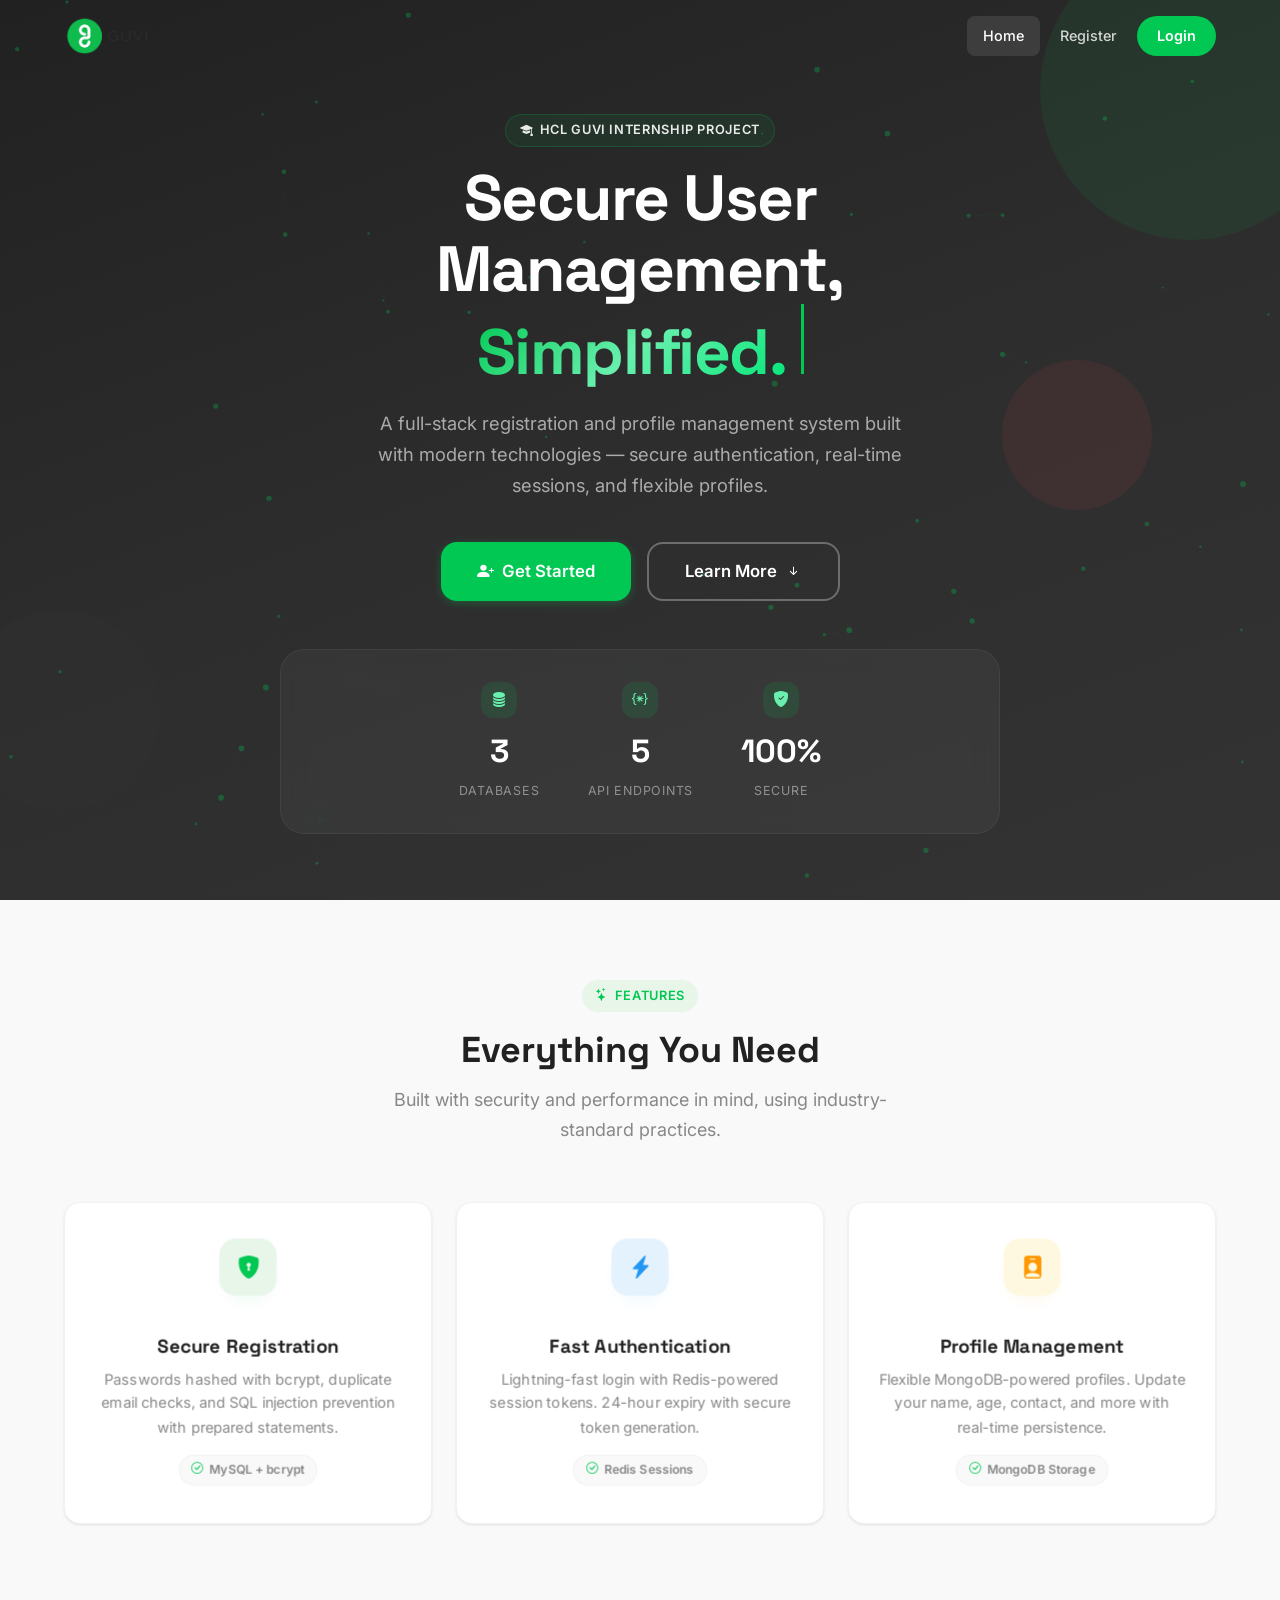
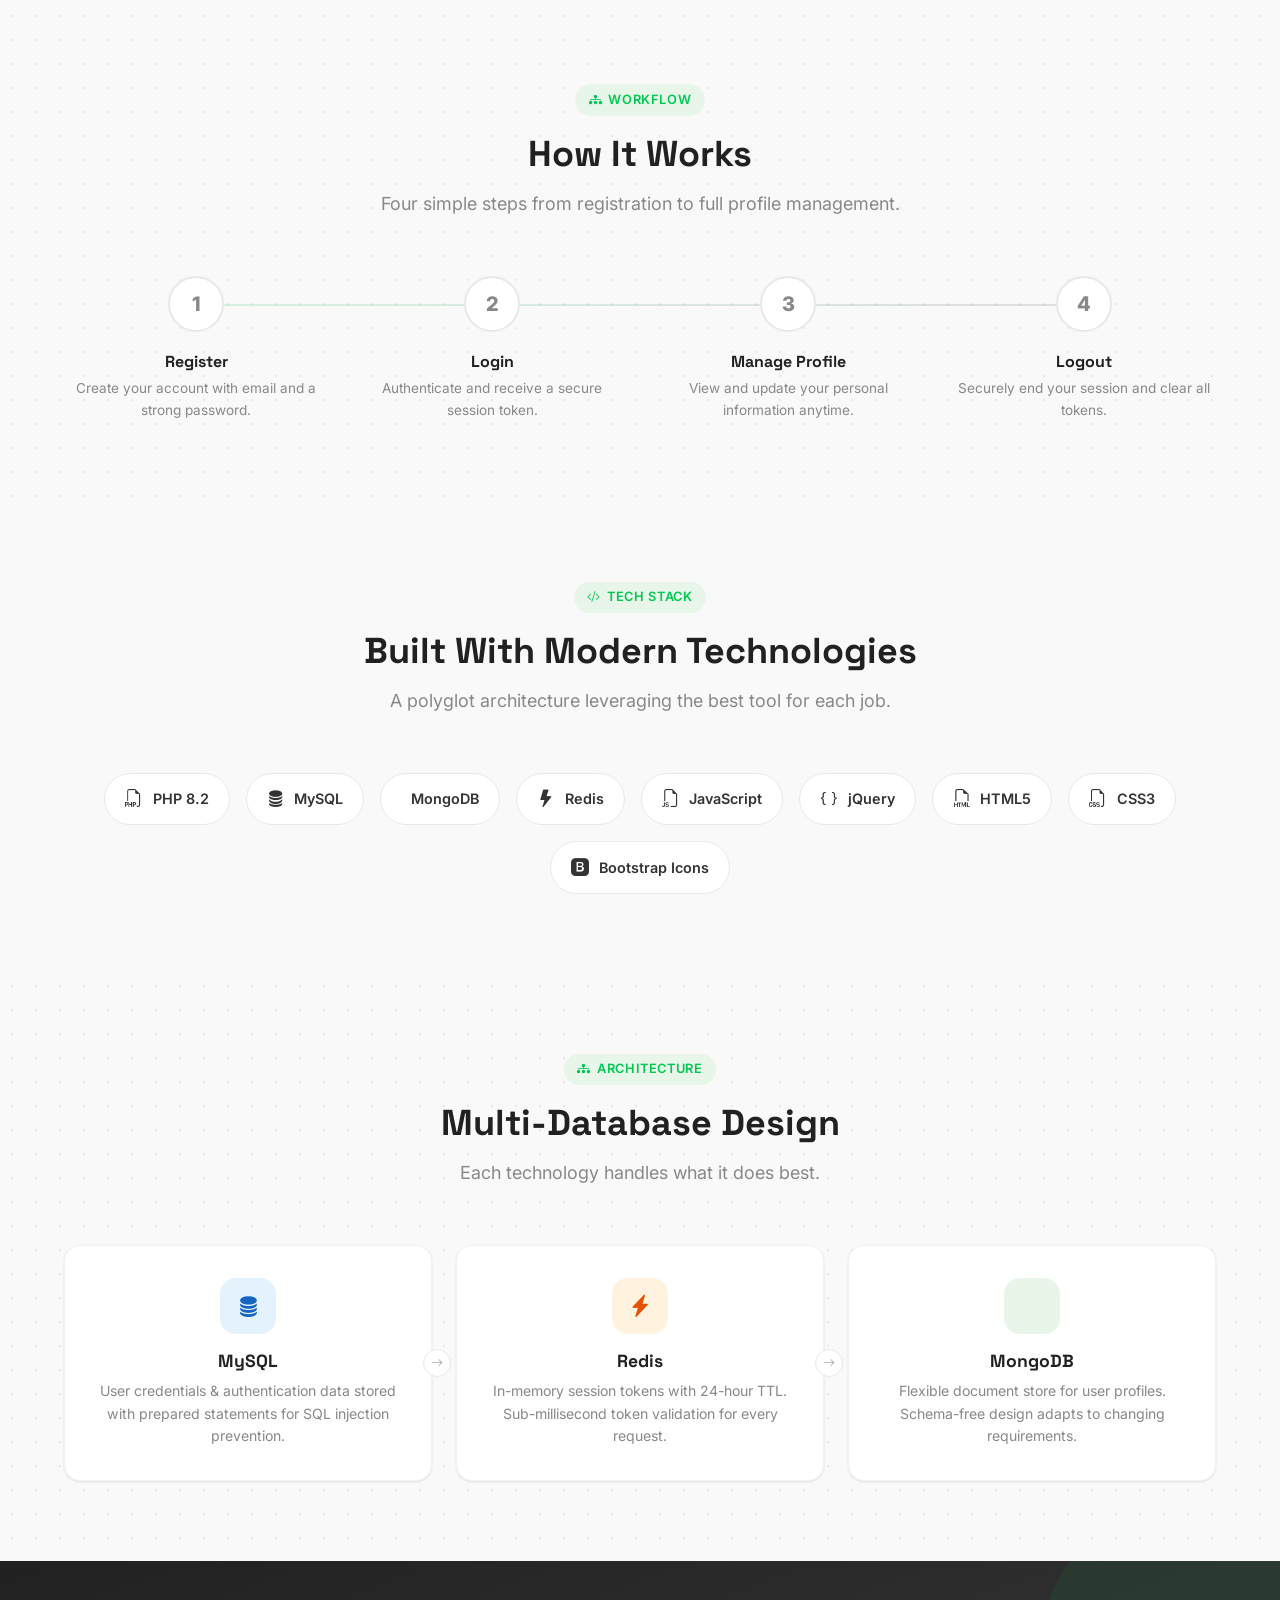
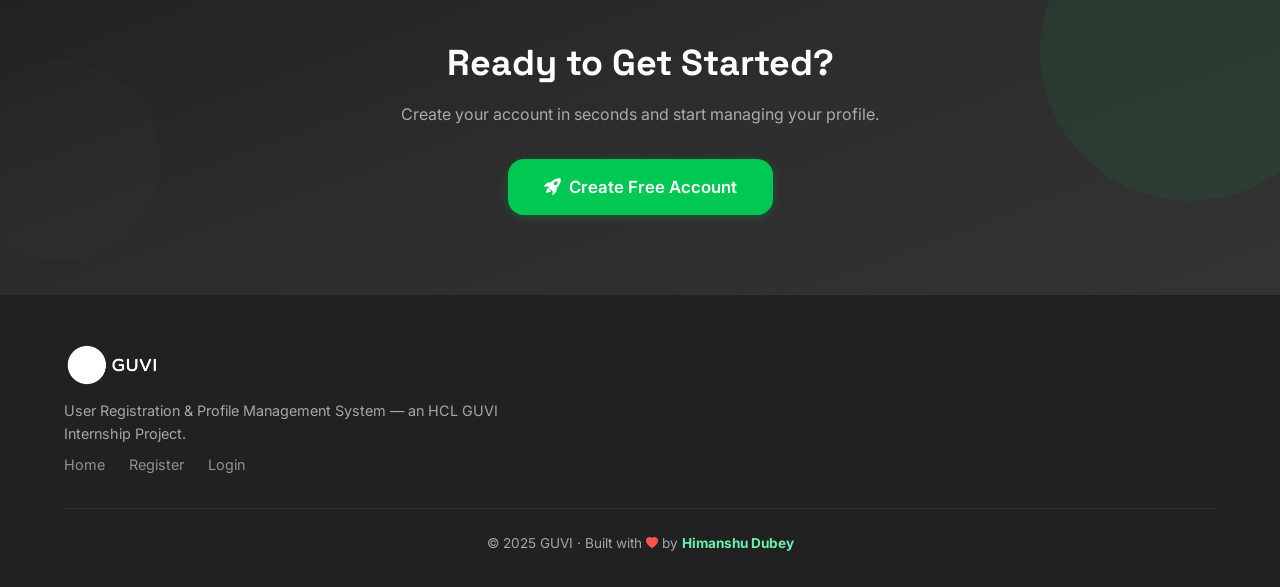
==== index.html @ ca003073 "GUVI User Registration & Profile Management System - HCL Internship Project" ====
<!DOCTYPE html>
<html lang="en">
<head>
    <meta charset="UTF-8">
    <meta name="viewport" content="width=device-width, initial-scale=1.0">
    <title>GUVI — User Registration & Profile Management</title>
    <link rel="preconnect" href="https://fonts.googleapis.com">
    <link rel="preconnect" href="https://fonts.gstatic.com" crossorigin>
    <link href="https://fonts.googleapis.com/css2?family=Space+Grotesk:wght@500;600;700&display=swap" rel="stylesheet">
    <link rel="icon" type="image/png" href="assets/Logo%20tab.png">
    <link rel="stylesheet" href="https://cdn.jsdelivr.net/npm/bootstrap-icons@1.11.0/font/bootstrap-icons.css">
    <link rel="stylesheet" href="css/style.css">
</head>
<body>

    <!-- ======== Navbar ======== -->
    <nav class="guvi-navbar" id="navbar">
        <div class="container">
            <a class="navbar-brand" href="index.html">
                <img src="assets/logo%20guvi%20frame.webp" alt="GUVI Logo" class="brand-logo">
            </a>
            <button class="nav-toggle" id="navToggle"><i class="bi bi-list"></i></button>
            <div class="nav-links" id="navLinks">
                <a href="index.html" class="nav-link active">Home</a>
                <a href="register.html" class="nav-link">Register</a>
                <a href="login.html" class="nav-link btn-nav">Login</a>
            </div>
        </div>
    </nav>

    <!-- Scroll Progress Bar -->
    <div class="scroll-progress" id="scrollProgress"></div>

    <!-- Cursor Glow -->
    <div class="cursor-glow" id="cursorGlow"></div>

    <!-- ======== Hero Section ======== -->
    <section class="hero" id="hero">
        <canvas id="particles-canvas"></canvas>
        <div class="floating-shapes">
            <div class="shape shape-1"></div>
            <div class="shape shape-2"></div>
            <div class="shape shape-3"></div>
        </div>
        <div class="container">
            <div class="hero-content">
                <div class="section-badge" style="background:rgba(0,200,83,0.08);color:rgba(255,255,255,0.9);border:1px solid rgba(0,200,83,0.2);">
                    <i class="bi bi-mortarboard-fill"></i> HCL GUVI Internship Project
                </div>
                <h1 class="hero-title">Secure User Management,<br><span class="text-gradient-hero" id="heroTyped"></span><span class="typewriter" id="typeCursor">&nbsp;</span></h1>
                <p class="lead hero-subtitle">A full-stack registration and profile management system built with modern technologies — secure authentication, real-time sessions, and flexible profiles.</p>
                <div class="hero-actions">
                    <a href="register.html" class="btn btn-primary btn-lg btn-magnetic" data-tooltip="Create your free account">
                        <i class="bi bi-person-plus-fill"></i> Get Started
                    </a>
                    <a href="#features" class="btn btn-outline btn-lg btn-magnetic">
                        Learn More <i class="bi bi-arrow-down-short"></i>
                    </a>
                </div>
                <div class="hero-stats glass-stats">
                    <div class="hero-stat">
                        <div class="stat-icon"><i class="bi bi-database-fill"></i></div>
                        <div class="number counter-animated" data-target="3" data-suffix="">0</div>
                        <div class="label">Databases</div>
                    </div>
                    <div class="hero-stat">
                        <div class="stat-icon"><i class="bi bi-braces-asterisk"></i></div>
                        <div class="number counter-animated" data-target="5" data-suffix="">0</div>
                        <div class="label">API Endpoints</div>
                    </div>
                    <div class="hero-stat">
                        <div class="stat-icon"><i class="bi bi-shield-fill-check"></i></div>
                        <div class="number counter-animated" data-target="100" data-suffix="%">0</div>
                        <div class="label">Secure</div>
                    </div>
                </div>
            </div>
        </div>
    </section>

    <!-- ======== Features ======== -->
    <section class="section" id="features">
        <div class="container">
            <div class="section-header animate-in">
                <div class="section-badge"><i class="bi bi-stars"></i> Features</div>
                <h2>Everything You Need</h2>
                <p class="lead">Built with security and performance in mind, using industry-standard practices.</p>
            </div>
            <div class="feature-grid">
                <div class="card feature-card card-glow tilt-card animate-in delay-1">
                    <div class="card-body">
                        <div class="feature-icon-wrapper green-glow">
                            <div class="feature-icon green"><i class="bi bi-shield-lock-fill"></i></div>
                        </div>
                        <h4>Secure Registration</h4>
                        <p>Passwords hashed with bcrypt, duplicate email checks, and SQL injection prevention with prepared statements.</p>
                        <div class="card-tag"><i class="bi bi-check-circle"></i> MySQL + bcrypt</div>
                    </div>
                </div>
                <div class="card feature-card card-glow tilt-card animate-in delay-2">
                    <div class="card-body">
                        <div class="feature-icon-wrapper blue-glow">
                            <div class="feature-icon blue"><i class="bi bi-lightning-charge-fill"></i></div>
                        </div>
                        <h4>Fast Authentication</h4>
                        <p>Lightning-fast login with Redis-powered session tokens. 24-hour expiry with secure token generation.</p>
                        <div class="card-tag"><i class="bi bi-check-circle"></i> Redis Sessions</div>
                    </div>
                </div>
                <div class="card feature-card card-glow tilt-card animate-in delay-3">
                    <div class="card-body">
                        <div class="feature-icon-wrapper amber-glow">
                            <div class="feature-icon amber"><i class="bi bi-person-badge-fill"></i></div>
                        </div>
                        <h4>Profile Management</h4>
                        <p>Flexible MongoDB-powered profiles. Update your name, age, contact, and more with real-time persistence.</p>
                        <div class="card-tag"><i class="bi bi-check-circle"></i> MongoDB Storage</div>
                    </div>
                </div>
            </div>
        </div>
    </section>

    <!-- ======== How It Works ======== -->
    <section class="section bg-dots" style="background-color:var(--gray-50);">
        <div class="container">
            <div class="section-header animate-in">
                <div class="section-badge"><i class="bi bi-diagram-3-fill"></i> Workflow</div>
                <h2>How It Works</h2>
                <p class="lead">Four simple steps from registration to full profile management.</p>
            </div>
            <div class="steps-grid">
                <div class="step-card animate-in delay-1">
                    <div class="step-number">1</div>
                    <h4>Register</h4>
                    <p>Create your account with email and a strong password.</p>
                </div>
                <div class="step-card animate-in delay-2">
                    <div class="step-number">2</div>
                    <h4>Login</h4>
                    <p>Authenticate and receive a secure session token.</p>
                </div>
                <div class="step-card animate-in delay-3">
                    <div class="step-number">3</div>
                    <h4>Manage Profile</h4>
                    <p>View and update your personal information anytime.</p>
                </div>
                <div class="step-card animate-in delay-4">
                    <div class="step-number">4</div>
                    <h4>Logout</h4>
                    <p>Securely end your session and clear all tokens.</p>
                </div>
            </div>
        </div>
    </section>

    <!-- ======== Tech Stack ======== -->
    <section class="section">
        <div class="container">
            <div class="section-header animate-in">
                <div class="section-badge"><i class="bi bi-code-slash"></i> Tech Stack</div>
                <h2>Built With Modern Technologies</h2>
                <p class="lead">A polyglot architecture leveraging the best tool for each job.</p>
            </div>
            <div class="tech-grid animate-in">
                <div class="tech-badge tech-php"><i class="bi bi-filetype-php"></i> PHP 8.2</div>
                <div class="tech-badge tech-mysql"><i class="bi bi-database-fill"></i> MySQL</div>
                <div class="tech-badge tech-mongo"><i class="bi bi-leaf"></i> MongoDB</div>
                <div class="tech-badge tech-redis"><i class="bi bi-lightning-fill"></i> Redis</div>
                <div class="tech-badge tech-js"><i class="bi bi-filetype-js"></i> JavaScript</div>
                <div class="tech-badge tech-jq"><i class="bi bi-braces"></i> jQuery</div>
                <div class="tech-badge tech-html"><i class="bi bi-filetype-html"></i> HTML5</div>
                <div class="tech-badge tech-css"><i class="bi bi-filetype-css"></i> CSS3</div>
                <div class="tech-badge tech-bi"><i class="bi bi-bootstrap-fill"></i> Bootstrap Icons</div>
            </div>
        </div>
    </section>

    <!-- ======== Architecture ======== -->
    <section class="section bg-dots" style="background-color:var(--gray-50);">
        <div class="container">
            <div class="section-header animate-in">
                <div class="section-badge"><i class="bi bi-diagram-3-fill"></i> Architecture</div>
                <h2>Multi-Database Design</h2>
                <p class="lead">Each technology handles what it does best.</p>
            </div>
            <div class="arch-grid">
                <div class="arch-card animate-in delay-1">
                    <div class="arch-icon" style="background:#E3F2FD;color:#1565C0;"><i class="bi bi-database-fill"></i></div>
                    <h4>MySQL</h4>
                    <p>User credentials &amp; authentication data stored with prepared statements for SQL injection prevention.</p>
                    <div class="arch-arrow"><i class="bi bi-arrow-right"></i></div>
                </div>
                <div class="arch-card animate-in delay-2">
                    <div class="arch-icon" style="background:#FFF3E0;color:#E65100;"><i class="bi bi-lightning-charge-fill"></i></div>
                    <h4>Redis</h4>
                    <p>In-memory session tokens with 24-hour TTL. Sub-millisecond token validation for every request.</p>
                    <div class="arch-arrow"><i class="bi bi-arrow-right"></i></div>
                </div>
                <div class="arch-card animate-in delay-3">
                    <div class="arch-icon" style="background:#E8F5E9;color:#2E7D32;"><i class="bi bi-leaf"></i></div>
                    <h4>MongoDB</h4>
                    <p>Flexible document store for user profiles. Schema-free design adapts to changing requirements.</p>
                </div>
            </div>
        </div>
    </section>

    <!-- ======== CTA ======== -->
    <section class="cta-section">
        <div class="floating-shapes">
            <div class="shape shape-1"></div>
            <div class="shape shape-2"></div>
        </div>
        <div class="container" style="position:relative;z-index:2;">
            <div class="animate-in">
                <h2>Ready to Get Started?</h2>
                <p>Create your account in seconds and start managing your profile.</p>
                <a href="register.html" class="btn btn-primary btn-lg">
                    <i class="bi bi-rocket-takeoff-fill"></i> Create Free Account
                </a>
            </div>
        </div>
    </section>

    <!-- ======== Footer ======== -->
    <footer class="site-footer">
        <div class="container">
            <div class="footer-brand">
                <img src="assets/logo%20guvi%20frame.webp" alt="GUVI Logo" class="brand-logo">
            </div>
            <p style="max-width:440px;font-size:0.9rem;margin-bottom:0.5rem;">User Registration & Profile Management System — an HCL GUVI Internship Project.</p>
            <div class="footer-links">
                <a href="index.html">Home</a>
                <a href="register.html">Register</a>
                <a href="login.html">Login</a>
            </div>
            <div class="footer-bottom">
                <p>&copy; 2025 GUVI &middot; Built with <i class="bi bi-heart-fill" style="color:var(--accent);font-size:0.75rem;"></i> by <strong>Himanshu Dubey</strong></p>
            </div>
        </div>
    </footer>

    <!-- Back to Top -->
    <button class="back-to-top" id="backToTop" aria-label="Back to top"><i class="bi bi-arrow-up"></i></button>

    <!-- ======== Scripts ======== -->
    <script src="https://cdn.jsdelivr.net/npm/jquery@3.7.1/dist/jquery.min.js"></script>
    <script>
    $(function () {

        // ═══════════════════════════════════════════
        //  1. NAVBAR SCROLL + SCROLL PROGRESS
        // ═══════════════════════════════════════════
        $(window).scroll(function () {
            const scrollTop = $(this).scrollTop();
            $('#navbar').toggleClass('scrolled', scrollTop > 50);

            // Scroll progress bar
            const docHeight = $(document).height() - $(window).height();
            const pct = docHeight > 0 ? (scrollTop / docHeight) * 100 : 0;
            $('#scrollProgress').css('width', pct + '%');

            // Back to top
            $('#backToTop').toggleClass('visible', scrollTop > 500);
        });

        $('#backToTop').click(function () {
            $('html, body').animate({ scrollTop: 0 }, 600);
        });

        // Mobile nav toggle
        $('#navToggle').click(function () {
            $('#navLinks').toggleClass('show');
        });

        // ═══════════════════════════════════════════
        //  2. PARTICLE CANVAS (Hero Background)
        // ═══════════════════════════════════════════
        (function () {
            const canvas = document.getElementById('particles-canvas');
            if (!canvas) return;
            const ctx = canvas.getContext('2d');
            let particles = [];
            let mouse = { x: null, y: null };
            const PARTICLE_COUNT = 60;
            const CONNECT_DIST = 120;

            function resize() {
                const hero = canvas.parentElement;
                canvas.width = hero.offsetWidth;
                canvas.height = hero.offsetHeight;
            }
            resize();
            window.addEventListener('resize', resize);

            canvas.parentElement.addEventListener('mousemove', function (e) {
                const rect = canvas.getBoundingClientRect();
                mouse.x = e.clientX - rect.left;
                mouse.y = e.clientY - rect.top;
            });
            canvas.parentElement.addEventListener('mouseleave', function () {
                mouse.x = null; mouse.y = null;
            });

            function Particle() {
                this.x = Math.random() * canvas.width;
                this.y = Math.random() * canvas.height;
                this.vx = (Math.random() - 0.5) * 0.5;
                this.vy = (Math.random() - 0.5) * 0.5;
                this.r = Math.random() * 2 + 1;
            }
            Particle.prototype.update = function () {
                this.x += this.vx;
                this.y += this.vy;
                if (this.x < 0 || this.x > canvas.width) this.vx *= -1;
                if (this.y < 0 || this.y > canvas.height) this.vy *= -1;
                // Mouse interaction
                if (mouse.x !== null) {
                    const dx = mouse.x - this.x;
                    const dy = mouse.y - this.y;
                    const dist = Math.sqrt(dx * dx + dy * dy);
                    if (dist < 150) {
                        this.x -= dx * 0.01;
                        this.y -= dy * 0.01;
                    }
                }
            };
            Particle.prototype.draw = function () {
                ctx.beginPath();
                ctx.arc(this.x, this.y, this.r, 0, Math.PI * 2);
                ctx.fillStyle = 'rgba(0, 200, 83, 0.3)';
                ctx.fill();
            };

            for (let i = 0; i < PARTICLE_COUNT; i++) particles.push(new Particle());

            function animate() {
                ctx.clearRect(0, 0, canvas.width, canvas.height);
                // Update + draw
                for (let i = 0; i < particles.length; i++) {
                    particles[i].update();
                    particles[i].draw();
                    // Connect nearby
                    for (let j = i + 1; j < particles.length; j++) {
                        const dx = particles[i].x - particles[j].x;
                        const dy = particles[i].y - particles[j].y;
                        const dist = Math.sqrt(dx * dx + dy * dy);
                        if (dist < CONNECT_DIST) {
                            ctx.beginPath();
                            ctx.moveTo(particles[i].x, particles[i].y);
                            ctx.lineTo(particles[j].x, particles[j].y);
                            ctx.strokeStyle = 'rgba(0, 200, 83, ' + (0.12 * (1 - dist / CONNECT_DIST)) + ')';
                            ctx.lineWidth = 0.5;
                            ctx.stroke();
                        }
                    }
                }
                requestAnimationFrame(animate);
            }
            animate();
        })();

        // ═══════════════════════════════════════════
        //  3. TYPEWRITER EFFECT
        // ═══════════════════════════════════════════
        (function () {
            const words = ['Simplified.', 'Secure.', 'Blazing Fast.', 'Modern.'];
            let wordIdx = 0, charIdx = 0, deleting = false;
            const $el = $('#heroTyped');
            const SPEED = 100, PAUSE = 2000, DEL_SPEED = 50;

            function type() {
                const word = words[wordIdx];
                if (!deleting) {
                    $el.text(word.substring(0, charIdx + 1));
                    charIdx++;
                    if (charIdx === word.length) {
                        setTimeout(function () { deleting = true; type(); }, PAUSE);
                        return;
                    }
                } else {
                    $el.text(word.substring(0, charIdx - 1));
                    charIdx--;
                    if (charIdx === 0) {
                        deleting = false;
                        wordIdx = (wordIdx + 1) % words.length;
                    }
                }
                setTimeout(type, deleting ? DEL_SPEED : SPEED);
            }
            type();
        })();

        // ═══════════════════════════════════════════
        //  4. ANIMATED COUNTERS
        // ═══════════════════════════════════════════
        const counterObserver = new IntersectionObserver(function (entries) {
            entries.forEach(function (entry) {
                if (!entry.isIntersecting) return;
                const el = entry.target;
                if (el.dataset.counted) return;
                el.dataset.counted = '1';
                const target = parseInt(el.dataset.target);
                const suffix = el.dataset.suffix || '';
                const duration = 1500;
                const start = performance.now();
                function tick(now) {
                    const pct = Math.min((now - start) / duration, 1);
                    // ease-out quad
                    const ease = 1 - (1 - pct) * (1 - pct);
                    el.textContent = Math.round(ease * target) + suffix;
                    if (pct < 1) requestAnimationFrame(tick);
                }
                requestAnimationFrame(tick);
            });
        }, { threshold: 0.5 });
        document.querySelectorAll('.counter-animated').forEach(function (el) {
            counterObserver.observe(el);
        });

        // ═══════════════════════════════════════════
        //  5. TILT CARDS (3D mouse-follow)
        // ═══════════════════════════════════════════
        document.querySelectorAll('.tilt-card').forEach(function (card) {
            card.addEventListener('mousemove', function (e) {
                const rect = card.getBoundingClientRect();
                const x = e.clientX - rect.left;
                const y = e.clientY - rect.top;
                const cx = rect.width / 2;
                const cy = rect.height / 2;
                const rotateX = ((y - cy) / cy) * -8;
                const rotateY = ((x - cx) / cx) * 8;
                card.style.transform = 'perspective(1000px) rotateX(' + rotateX + 'deg) rotateY(' + rotateY + 'deg) scale(1.02)';
            });
            card.addEventListener('mouseleave', function () {
                card.style.transform = 'perspective(1000px) rotateX(0) rotateY(0) scale(1)';
            });
        });

        // ═══════════════════════════════════════════
        //  6. CARD GLOW (follows mouse)
        // ═══════════════════════════════════════════
        document.querySelectorAll('.card-glow').forEach(function (card) {
            card.addEventListener('mousemove', function (e) {
                const rect = card.getBoundingClientRect();
                const x = e.clientX - rect.left;
                const y = e.clientY - rect.top;
                card.style.setProperty('--glow-x', x + 'px');
                card.style.setProperty('--glow-y', y + 'px');
                const before = card.querySelector(':before') || card;
                card.setAttribute('style', card.getAttribute('style') || '');
            });
        });

        // ═══════════════════════════════════════════
        //  7. CURSOR GLOW
        // ═══════════════════════════════════════════
        (function () {
            const glow = document.getElementById('cursorGlow');
            if (!glow || window.innerWidth < 768) return;
            let mouseX = 0, mouseY = 0, glowX = 0, glowY = 0;
            document.addEventListener('mousemove', function (e) {
                mouseX = e.clientX; mouseY = e.clientY;
                glow.classList.add('active');
            });
            document.addEventListener('mouseleave', function () {
                glow.classList.remove('active');
            });
            function trackGlow() {
                glowX += (mouseX - glowX) * 0.08;
                glowY += (mouseY - glowY) * 0.08;
                glow.style.left = glowX + 'px';
                glow.style.top = glowY + 'px';
                requestAnimationFrame(trackGlow);
            }
            trackGlow();
        })();

        // ═══════════════════════════════════════════
        //  8. MAGNETIC BUTTONS
        // ═══════════════════════════════════════════
        document.querySelectorAll('.btn-magnetic').forEach(function (btn) {
            btn.addEventListener('mousemove', function (e) {
                const rect = btn.getBoundingClientRect();
                const dx = e.clientX - (rect.left + rect.width / 2);
                const dy = e.clientY - (rect.top + rect.height / 2);
                btn.style.transform = 'translate(' + (dx * 0.15) + 'px, ' + (dy * 0.15 - 2) + 'px)';
            });
            btn.addEventListener('mouseleave', function () {
                btn.style.transform = '';
            });
        });

        // ═══════════════════════════════════════════
        //  9. RIPPLE EFFECT ON ALL .btn
        // ═══════════════════════════════════════════
        $(document).on('click', '.btn', function (e) {
            const $btn = $(this);
            const rect = this.getBoundingClientRect();
            const size = Math.max(rect.width, rect.height);
            const $ripple = $('<span class="ripple"></span>').css({
                width: size + 'px',
                height: size + 'px',
                left: (e.clientX - rect.left - size / 2) + 'px',
                top: (e.clientY - rect.top - size / 2) + 'px'
            });
            $btn.append($ripple);
            setTimeout(function () { $ripple.remove(); }, 600);
        });

        // ═══════════════════════════════════════════
        //  10. SCROLL TRIGGERED ANIMATIONS
        // ═══════════════════════════════════════════
        const observer = new IntersectionObserver(function (entries) {
            entries.forEach(function (entry) {
                if (entry.isIntersecting) entry.target.classList.add('visible');
            });
        }, { threshold: 0.1, rootMargin: '0px 0px -40px 0px' });
        document.querySelectorAll('.animate-in').forEach(function (el) { observer.observe(el); });

        // ═══════════════════════════════════════════
        //  11. SMOOTH ANCHOR SCROLL
        // ═══════════════════════════════════════════
        $('a[href^="#"]').click(function (e) {
            const target = $($(this).attr('href'));
            if (target.length) {
                e.preventDefault();
                $('html, body').animate({ scrollTop: target.offset().top - 80 }, 600);
            }
        });

        // ═══════════════════════════════════════════
        //  12. PARALLAX SHAPES IN HERO
        // ═══════════════════════════════════════════
        $(window).scroll(function () {
            const st = $(this).scrollTop();
            if (st < window.innerHeight) {
                const offset = st * 0.3;
                $('.floating-shapes .shape-1').css('transform', 'translate(0, ' + offset + 'px)');
                $('.floating-shapes .shape-2').css('transform', 'translate(0, ' + (-offset * 0.5) + 'px)');
                $('.floating-shapes .shape-3').css('transform', 'translate(0, ' + (offset * 0.7) + 'px)');
            }
        });

        // Redirect logged-in users
        if (localStorage.getItem('guvi_token')) {
            $('.nav-link.btn-nav').text('Dashboard').attr('href', 'profile.html');
        }

    });
    </script>
</body>
</html>
---- css/style.css ----
/* =====================================================
   GUVI — Global Design System
   User Registration & Profile Management
   ===================================================== */

@import url('https://fonts.googleapis.com/css2?family=Inter:wght@300;400;500;600;700;800;900&display=swap');
@import url('https://fonts.googleapis.com/css2?family=Space+Grotesk:wght@500;600;700&display=swap');

/* ==================== CSS Variables ==================== */
/* Palette sourced from guvi.in brand */
:root {
    --primary: #00C853;
    --primary-light: #2EE66D;
    --primary-lighter: #69F0AE;
    --primary-dark: #00A844;
    --primary-50: #E8F5E9;

    --secondary: #2D2D2D;
    --secondary-light: #444444;
    --secondary-lighter: #666666;

    --accent: #FF5252;
    --accent-light: #FF867F;

    --success: #00C853;
    --error: #FF5252;
    --warning: #FFC107;
    --info: #2196F3;

    --gray-900: #212121;
    --gray-800: #2D2D2D;
    --gray-700: #333333;
    --gray-600: #666666;
    --gray-500: #888888;
    --gray-400: #AAAAAA;
    --gray-300: #D0D0D0;
    --gray-200: #E8E8E8;
    --gray-100: #F2F2F2;
    --gray-50: #F9F9F9;
    --white: #FFFFFF;

    --gradient-brand: linear-gradient(135deg, #00C853 0%, #00E676 100%);
    --gradient-hero: linear-gradient(160deg, #212121 0%, #2D2D2D 50%, #333333 100%);
    --gradient-dark: linear-gradient(135deg, #212121 0%, #2D2D2D 100%);
    --gradient-card: linear-gradient(135deg, rgba(255,255,255,0.95), rgba(255,255,255,0.85));
    --gradient-primary: linear-gradient(135deg, #00C853, #00E676);

    --shadow-xs: 0 1px 2px rgba(0,0,0,0.04);
    --shadow-sm: 0 1px 3px rgba(0,0,0,0.08), 0 1px 2px rgba(0,0,0,0.04);
    --shadow-md: 0 4px 6px -1px rgba(0,0,0,0.07), 0 2px 4px -2px rgba(0,0,0,0.05);
    --shadow-lg: 0 10px 15px -3px rgba(0,0,0,0.08), 0 4px 6px -4px rgba(0,0,0,0.04);
    --shadow-xl: 0 20px 25px -5px rgba(0,0,0,0.08), 0 8px 10px -6px rgba(0,0,0,0.04);
    --shadow-2xl: 0 25px 50px -12px rgba(0,0,0,0.2);
    --shadow-glow: 0 0 30px rgba(0,200,83,0.25);

    --radius-sm: 6px;
    --radius-md: 8px;
    --radius-lg: 12px;
    --radius-xl: 16px;
    --radius-2xl: 24px;
    --radius-full: 9999px;

    --ease-out: cubic-bezier(0.4, 0, 0.2, 1);
    --ease-spring: cubic-bezier(0.34, 1.56, 0.64, 1);
}

/* ==================== Reset ==================== */
*, *::before, *::after { margin: 0; padding: 0; box-sizing: border-box; }
html { scroll-behavior: smooth; }
body {
    font-family: 'Inter', -apple-system, BlinkMacSystemFont, 'Segoe UI', sans-serif;
    font-size: 1rem;
    line-height: 1.6;
    color: var(--gray-700);
    background: var(--gray-50);
    overflow-x: hidden;
    -webkit-font-smoothing: antialiased;
    -moz-osx-font-smoothing: grayscale;
}
a { color: var(--primary); text-decoration: none; transition: color 0.2s; }
a:hover { color: var(--primary-dark); }
img { max-width: 100%; display: block; }
ul { list-style: none; }

/* ==================== Typography ==================== */
h1, h2, h3, h4, h5, h6 { color: var(--gray-900); font-weight: 700; line-height: 1.25; font-family: 'Space Grotesk', 'Inter', sans-serif; }
h1 { font-size: clamp(2rem, 5vw, 3.5rem); }
h2 { font-size: clamp(1.5rem, 3vw, 2.25rem); }
h3 { font-size: 1.5rem; }
h4 { font-size: 1.25rem; }
.text-gradient {
    background: var(--gradient-brand);
    -webkit-background-clip: text;
    -webkit-text-fill-color: transparent;
    background-clip: text;
}
.text-gradient-hero {
    background: linear-gradient(135deg, #00C853 0%, #69F0AE 50%, #00E676 100%);
    -webkit-background-clip: text;
    -webkit-text-fill-color: transparent;
    background-clip: text;
    font-weight: 900;
}
.hero-title { font-family: 'Space Grotesk', sans-serif; letter-spacing: -2px; }
.hero-subtitle { max-width: 560px; margin-left: auto; margin-right: auto; }
.text-green { color: var(--primary); }
.text-muted { color: var(--gray-500) !important; }
.lead { font-size: 1.125rem; color: var(--gray-500); line-height: 1.7; }

/* ==================== Navbar ==================== */
.guvi-navbar {
    position: fixed;
    top: 0;
    left: 0;
    right: 0;
    z-index: 1000;
    padding: 1rem 0;
    transition: all 0.35s var(--ease-out);
}
.guvi-navbar.scrolled {
    background: rgba(255,255,255,0.92);
    backdrop-filter: blur(20px);
    -webkit-backdrop-filter: blur(20px);
    box-shadow: 0 1px 3px rgba(0,0,0,0.06), 0 1px 2px rgba(0,0,0,0.04);
    padding: 0.6rem 0;
    border-bottom: 1px solid rgba(0,200,83,0.08);
}
.guvi-navbar .container {
    max-width: 1200px;
    margin: 0 auto;
    padding: 0 1.5rem;
    display: flex;
    align-items: center;
    justify-content: space-between;
}
.navbar-brand {
    display: flex;
    align-items: center;
    gap: 10px;
    font-size: 1.35rem;
    font-weight: 800;
    color: var(--white);
    text-decoration: none;
    letter-spacing: -0.5px;
}
.guvi-navbar.scrolled .navbar-brand { color: var(--gray-900); }
.brand-icon {
    width: 36px;
    height: 36px;
    background: var(--primary);
    border-radius: var(--radius-md);
    display: flex;
    align-items: center;
    justify-content: center;
    font-weight: 900;
    font-size: 1.1rem;
    color: var(--white);
    flex-shrink: 0;
}
.brand-logo {
    height: 40px;
    width: auto;
    object-fit: contain;
    flex-shrink: 0;
    transition: transform 0.3s ease;
}
.brand-logo:hover {
    transform: scale(1.05);
}
.footer-brand .brand-logo {
    height: 44px;
    filter: brightness(0) invert(1);
}
.nav-links {
    display: flex;
    align-items: center;
    gap: 0.25rem;
}
.nav-links .nav-link {
    padding: 0.5rem 1rem;
    color: rgba(255,255,255,0.8);
    font-weight: 500;
    font-size: 0.9rem;
    border-radius: var(--radius-md);
    transition: all 0.2s var(--ease-out);
    text-decoration: none;
}
.nav-links .nav-link:hover,
.nav-links .nav-link.active { color: var(--white); background: rgba(255,255,255,0.1); }
.guvi-navbar.scrolled .nav-link { color: var(--gray-600); }
.guvi-navbar.scrolled .nav-link:hover,
.guvi-navbar.scrolled .nav-link.active { color: var(--gray-900); background: var(--gray-100); }
.nav-link.btn-nav {
    background: var(--primary) !important;
    color: var(--white) !important;
    padding: 0.5rem 1.25rem;
    border-radius: var(--radius-full);
    font-weight: 600;
}
.nav-link.btn-nav:hover { background: var(--primary-dark) !important; transform: translateY(-1px); box-shadow: var(--shadow-glow); }

/* Mobile nav */
.nav-toggle {
    display: none;
    background: none;
    border: none;
    color: var(--white);
    font-size: 1.5rem;
    cursor: pointer;
    padding: 0.25rem;
}
.guvi-navbar.scrolled .nav-toggle { color: var(--gray-900); }

@media (max-width: 768px) {
    .nav-toggle { display: block; }
    .nav-links {
        display: none;
        position: absolute;
        top: 100%;
        left: 0;
        right: 0;
        flex-direction: column;
        background: var(--white);
        box-shadow: var(--shadow-lg);
        padding: 1rem;
        gap: 0.25rem;
        border-radius: 0 0 var(--radius-lg) var(--radius-lg);
    }
    .nav-links.show { display: flex; }
    .nav-links .nav-link { color: var(--gray-600); padding: 0.75rem 1rem; }
    .nav-links .nav-link:hover { background: var(--gray-100); color: var(--gray-900); }
}

/* ==================== Buttons ==================== */
.btn {
    display: inline-flex;
    align-items: center;
    justify-content: center;
    gap: 8px;
    padding: 0.7rem 1.75rem;
    font-family: inherit;
    font-size: 0.95rem;
    font-weight: 600;
    border: none;
    border-radius: var(--radius-lg);
    cursor: pointer;
    transition: all 0.25s var(--ease-out);
    text-decoration: none;
    position: relative;
    overflow: hidden;
}
.btn::after {
    content: '';
    position: absolute;
    inset: 0;
    background: linear-gradient(rgba(255,255,255,0.15), transparent);
    opacity: 0;
    transition: opacity 0.25s;
}
.btn:hover::after { opacity: 1; }
.btn:active { transform: scale(0.97); }

.btn-primary {
    background: var(--primary);
    color: var(--white);
    box-shadow: 0 2px 8px rgba(0,200,83,0.3);
    border-radius: var(--radius-full);
}
.btn-primary:hover {
    transform: translateY(-2px);
    box-shadow: 0 6px 20px rgba(0,200,83,0.4);
    background: var(--primary-dark);
    color: var(--white);
}

.btn-outline {
    background: transparent;
    color: var(--white);
    border: 2px solid rgba(255,255,255,0.3);
}
.btn-outline:hover {
    background: rgba(255,255,255,0.1);
    border-color: rgba(255,255,255,0.5);
    color: var(--white);
}

.btn-secondary {
    background: var(--gray-100);
    color: var(--gray-700);
}
.btn-secondary:hover {
    background: var(--gray-200);
    transform: translateY(-2px);
    color: var(--gray-900);
}

.btn-danger {
    background: var(--error);
    color: var(--white);
}
.btn-danger:hover { background: #DC2626; transform: translateY(-2px); }

.btn-lg { padding: 0.9rem 2.25rem; font-size: 1.05rem; border-radius: var(--radius-xl); }
.btn-block { width: 100%; }

.btn-loading {
    pointer-events: none;
    opacity: 0.85;
}
.btn-loading .btn-text { visibility: hidden; }
.btn-loading .spinner {
    position: absolute;
    width: 22px;
    height: 22px;
    border: 2.5px solid rgba(255,255,255,0.3);
    border-top-color: var(--white);
    border-radius: 50%;
    animation: spin 0.6s linear infinite;
}

/* ==================== Form Styles ==================== */
.form-group {
    position: relative;
    margin-bottom: 1.25rem;
}
.form-label {
    display: block;
    font-size: 0.85rem;
    font-weight: 600;
    color: var(--gray-700);
    margin-bottom: 0.4rem;
    letter-spacing: 0.01em;
}
.form-control {
    width: 100%;
    padding: 0.75rem 1rem;
    font-family: inherit;
    font-size: 0.95rem;
    color: var(--gray-800);
    background: var(--white);
    border: 1.5px solid var(--gray-200);
    border-radius: var(--radius-lg);
    outline: none;
    transition: all 0.25s var(--ease-out);
}
.form-control:hover { border-color: var(--gray-300); }
.form-control:focus {
    border-color: var(--primary);
    box-shadow: 0 0 0 3px rgba(0,200,83,0.12);
}
.form-control::placeholder { color: var(--gray-400); }

.form-control.is-valid { border-color: var(--success); }
.form-control.is-valid:focus { box-shadow: 0 0 0 3px rgba(0,200,83,0.12); }
.form-control.is-invalid { border-color: var(--error); }
.form-control.is-invalid:focus { box-shadow: 0 0 0 3px rgba(255,82,82,0.12); }

.form-hint {
    font-size: 0.8rem;
    margin-top: 0.35rem;
    color: var(--gray-500);
}
.form-hint.error { color: var(--error); }
.form-hint.success { color: var(--success); }

.input-icon-wrapper {
    position: relative;
}
.input-icon-wrapper .form-control { padding-right: 2.75rem; }
.input-icon-wrapper .toggle-btn {
    position: absolute;
    right: 0.75rem;
    top: 50%;
    transform: translateY(-50%);
    background: none;
    border: none;
    color: var(--gray-400);
    cursor: pointer;
    font-size: 1.1rem;
    padding: 0.25rem;
    transition: color 0.2s;
}
.input-icon-wrapper .toggle-btn:hover { color: var(--gray-600); }

/* Password strength meter */
.strength-meter {
    height: 4px;
    background: var(--gray-200);
    border-radius: var(--radius-full);
    margin-top: 0.5rem;
    overflow: hidden;
}
.strength-meter .bar {
    height: 100%;
    width: 0;
    border-radius: var(--radius-full);
    transition: width 0.4s var(--ease-out), background 0.4s;
}
.strength-meter .bar.weak { width: 25%; background: var(--error); }
.strength-meter .bar.fair { width: 50%; background: #F97316; }
.strength-meter .bar.good { width: 75%; background: var(--accent); }
.strength-meter .bar.strong { width: 100%; background: var(--success); }

.strength-text {
    font-size: 0.75rem;
    font-weight: 600;
    margin-top: 0.3rem;
    text-transform: uppercase;
    letter-spacing: 0.05em;
}

/* ==================== Cards ==================== */
.card {
    background: var(--white);
    border-radius: var(--radius-xl);
    box-shadow: var(--shadow-sm);
    border: 1px solid var(--gray-100);
    transition: all 0.35s var(--ease-out);
}
.card:hover {
    box-shadow: var(--shadow-xl);
    transform: translateY(-6px);
    border-color: rgba(0,200,83,0.15);
}
.card-body { padding: 2rem; }

.glass-card {
    background: rgba(255,255,255,0.08);
    backdrop-filter: blur(24px);
    -webkit-backdrop-filter: blur(24px);
    border: 1px solid rgba(255,255,255,0.12);
    border-radius: var(--radius-xl);
}

/* ==================== Toast Notifications ==================== */
#toast-container {
    position: fixed;
    bottom: 1.5rem;
    right: 1.5rem;
    z-index: 9999;
    display: flex;
    flex-direction: column;
    gap: 0.6rem;
    pointer-events: none;
}
.toast {
    pointer-events: auto;
    display: flex;
    align-items: center;
    gap: 0.75rem;
    padding: 0.9rem 1.25rem;
    border-radius: var(--radius-lg);
    color: var(--white);
    font-size: 0.9rem;
    font-weight: 500;
    min-width: 280px;
    max-width: 420px;
    box-shadow: var(--shadow-xl);
    animation: toastIn 0.35s var(--ease-spring);
    position: relative;
    overflow: hidden;
}
.toast.removing { animation: toastOut 0.3s var(--ease-out) forwards; }
.toast.success { background: var(--success); }
.toast.error { background: var(--error); }
.toast.warning { background: var(--warning); color: var(--gray-900); }
.toast.info { background: var(--info); }
.toast i { font-size: 1.15rem; flex-shrink: 0; }

/* ==================== Auth Page Layout ==================== */
.auth-page {
    min-height: 100vh;
    display: flex;
}
.auth-brand {
    flex: 0 0 42%;
    background: var(--gradient-hero);
    position: relative;
    display: flex;
    flex-direction: column;
    justify-content: center;
    padding: 3rem;
    overflow: hidden;
}
.auth-brand::before {
    content: '';
    position: absolute;
    width: 500px;
    height: 500px;
    border-radius: 50%;
    background: radial-gradient(circle, rgba(0,200,83,0.12) 0%, transparent 70%);
    top: -100px;
    right: -150px;
    animation: floatBlob 15s ease-in-out infinite;
}
.auth-brand::after {
    content: '';
    position: absolute;
    width: 400px;
    height: 400px;
    border-radius: 50%;
    background: radial-gradient(circle, rgba(0,230,118,0.08) 0%, transparent 70%);
    bottom: -80px;
    left: -100px;
    animation: floatBlob 12s ease-in-out infinite reverse;
}
.auth-brand-content {
    position: relative;
    z-index: 1;
}
.auth-brand h1 {
    color: var(--white);
    font-size: 2.25rem;
    margin-bottom: 1rem;
    line-height: 1.2;
}
.auth-brand p {
    color: rgba(255,255,255,0.7);
    font-size: 1.05rem;
    margin-bottom: 2rem;
    line-height: 1.7;
}
.auth-features {
    display: flex;
    flex-direction: column;
    gap: 1rem;
}
.auth-feature {
    display: flex;
    align-items: center;
    gap: 0.75rem;
    color: rgba(255,255,255,0.85);
    font-size: 0.95rem;
}
.auth-feature i {
    width: 28px;
    height: 28px;
    border-radius: var(--radius-md);
    background: rgba(0,200,83,0.2);
    display: flex;
    align-items: center;
    justify-content: center;
    font-size: 0.85rem;
    color: var(--primary-lighter);
    flex-shrink: 0;
}
.auth-form-panel {
    flex: 1;
    display: flex;
    align-items: center;
    justify-content: center;
    padding: 2rem;
    background: var(--white);
}
.auth-form-wrapper {
    width: 100%;
    max-width: 420px;
}
.auth-form-wrapper h2 {
    font-size: 1.75rem;
    margin-bottom: 0.5rem;
}
.auth-form-wrapper .lead {
    margin-bottom: 2rem;
    font-size: 0.95rem;
}
.auth-footer {
    text-align: center;
    margin-top: 1.75rem;
    font-size: 0.9rem;
    color: var(--gray-500);
}
.auth-footer a { font-weight: 600; }

@media (max-width: 992px) {
    .auth-brand { display: none; }
    .auth-form-panel { padding: 2rem 1.5rem; }
}

/* ==================== Avatar ==================== */
.avatar {
    width: 72px;
    height: 72px;
    border-radius: 50%;
    background: var(--primary);
    display: flex;
    align-items: center;
    justify-content: center;
    font-weight: 800;
    font-size: 1.5rem;
    color: var(--white);
    flex-shrink: 0;
    box-shadow: 0 4px 12px rgba(0,200,83,0.25);
}
.avatar-lg { width: 88px; height: 88px; font-size: 1.75rem; }

/* ==================== Section Styling ==================== */
.section {
    padding: 5rem 0;
}
.section-header {
    text-align: center;
    margin-bottom: 3.5rem;
}
.section-header h2 { margin-bottom: 0.75rem; }
.section-header .lead { max-width: 560px; margin: 0 auto; }

.section-badge {
    display: inline-flex;
    align-items: center;
    gap: 6px;
    padding: 0.35rem 0.85rem;
    background: var(--primary-50);
    color: var(--primary);
    font-size: 0.8rem;
    font-weight: 600;
    border-radius: var(--radius-full);
    margin-bottom: 1rem;
    text-transform: uppercase;
    letter-spacing: 0.05em;
}

/* ==================== Hero Section ==================== */
.hero {
    min-height: 100vh;
    background: var(--gradient-hero);
    display: flex;
    align-items: center;
    position: relative;
    overflow: hidden;
    padding: 7rem 0 4rem;
}
.hero-content {
    position: relative;
    z-index: 2;
    text-align: center;
    max-width: 720px;
    margin: 0 auto;
}
.hero h1 {
    color: var(--white);
    font-size: clamp(2.5rem, 6vw, 4rem);
    font-weight: 900;
    line-height: 1.1;
    margin-bottom: 1.25rem;
    letter-spacing: -1.5px;
    animation: fadeInUp 0.7s var(--ease-out);
}
.hero .lead {
    color: rgba(255,255,255,0.6);
    font-size: 1.15rem;
    margin-bottom: 2.5rem;
    max-width: 560px;
    margin-left: auto;
    margin-right: auto;
    animation: fadeInUp 0.7s var(--ease-out) 0.1s both;
}
.hero-actions {
    display: flex;
    gap: 1rem;
    justify-content: center;
    flex-wrap: wrap;
    animation: fadeInUp 0.7s var(--ease-out) 0.2s both;
}
.hero-stats {
    display: flex;
    gap: 3rem;
    justify-content: center;
    margin-top: 4rem;
    padding-top: 3rem;
    border-top: 1px solid rgba(255,255,255,0.08);
    animation: fadeIn 1s var(--ease-out) 0.5s both;
}
.hero-stats.glass-stats {
    background: rgba(255,255,255,0.04);
    backdrop-filter: blur(12px);
    -webkit-backdrop-filter: blur(12px);
    border: 1px solid rgba(255,255,255,0.06);
    border-radius: var(--radius-2xl);
    padding: 2rem 3rem;
    margin-top: 3rem;
}
.hero-stat { text-align: center; }
.stat-icon {
    width: 36px; height: 36px;
    border-radius: var(--radius-lg);
    background: rgba(0,200,83,0.12);
    display: flex; align-items: center; justify-content: center;
    margin: 0 auto 0.5rem;
    font-size: 1rem;
    color: var(--primary-lighter);
}
.hero-stat .number { font-size: 2rem; font-weight: 800; color: var(--white); font-family: 'Space Grotesk', sans-serif; }
.hero-stat .label {
    font-size: 0.78rem; color: rgba(255,255,255,0.45);
    margin-top: 0.25rem; text-transform: uppercase; letter-spacing: 0.06em;
}

/* ==================== Feature Cards ==================== */
.feature-grid {
    display: grid;
    grid-template-columns: repeat(3, 1fr);
    gap: 1.5rem;
}
.feature-card .card-body {
    text-align: center;
    padding: 2.5rem 2rem;
}
.feature-icon {
    width: 56px; height: 56px;
    border-radius: var(--radius-xl);
    display: flex; align-items: center; justify-content: center;
    font-size: 1.4rem;
    margin: 0 auto 1.25rem;
}
.feature-icon.green { background: #E8F5E9; color: #00C853; }
.feature-icon.blue { background: #E3F2FD; color: #2196F3; }
.feature-icon.amber { background: #FFF8E1; color: #FF9800; }
.feature-icon-wrapper {
    width: 72px; height: 72px;
    border-radius: var(--radius-2xl);
    display: flex; align-items: center; justify-content: center;
    margin: 0 auto 1.25rem;
    position: relative;
}
.feature-icon-wrapper.green-glow { background: radial-gradient(circle, rgba(0,200,83,0.08) 0%, transparent 70%); }
.feature-icon-wrapper.blue-glow { background: radial-gradient(circle, rgba(33,150,243,0.08) 0%, transparent 70%); }
.feature-icon-wrapper.amber-glow { background: radial-gradient(circle, rgba(255,152,0,0.08) 0%, transparent 70%); }
.card-tag {
    display: inline-flex;
    align-items: center;
    gap: 0.4rem;
    margin-top: 1rem;
    padding: 0.3rem 0.75rem;
    background: var(--gray-50);
    border-radius: var(--radius-full);
    font-size: 0.75rem;
    font-weight: 600;
    color: var(--gray-500);
    border: 1px solid var(--gray-100);
}
.card-tag i { color: var(--primary); font-size: 0.7rem; }
.feature-card h4 { margin-bottom: 0.6rem; font-size: 1.15rem; }
.feature-card p { color: var(--gray-500); font-size: 0.9rem; }

/* ==================== Steps / How It Works ==================== */
.steps-grid {
    display: grid;
    grid-template-columns: repeat(4, 1fr);
    gap: 2rem;
    position: relative;
}
.steps-grid::before {
    content: '';
    position: absolute;
    top: 28px;
    left: 12%; right: 12%;
    height: 2px;
    background: linear-gradient(90deg, var(--primary), var(--secondary-light));
    opacity: 0.15;
}
.step-card { text-align: center; position: relative; }
.step-number {
    width: 56px; height: 56px;
    border-radius: var(--radius-full);
    display: flex; align-items: center; justify-content: center;
    font-size: 1.25rem; font-weight: 800;
    margin: 0 auto 1.25rem;
    background: var(--white);
    border: 2px solid var(--gray-200);
    color: var(--gray-500);
    position: relative; z-index: 1;
    transition: all 0.3s;
}
.step-card:hover .step-number {
    background: var(--gradient-brand);
    border-color: transparent;
    color: var(--white);
    box-shadow: var(--shadow-glow);
}
.step-card h4 { font-size: 1rem; margin-bottom: 0.4rem; }
.step-card p { font-size: 0.85rem; color: var(--gray-500); }

/* ==================== Tech Stack ==================== */
.tech-grid {
    display: flex;
    flex-wrap: wrap;
    gap: 1rem;
    justify-content: center;
}
.tech-badge {
    display: flex; align-items: center; gap: 0.6rem;
    padding: 0.7rem 1.25rem;
    background: var(--white);
    border: 1px solid var(--gray-200);
    border-radius: var(--radius-full);
    font-size: 0.9rem; font-weight: 600;
    color: var(--gray-700);
    transition: all 0.25s;
}
.tech-badge:hover {
    border-color: var(--primary);
    box-shadow: 0 0 0 3px var(--primary-50);
    transform: translateY(-2px);
}
.tech-badge i { font-size: 1.1rem; }
/* Tech badge colors */
.tech-php:hover { border-color: #7B7FB5; color: #7B7FB5; }
.tech-mysql:hover { border-color: #00758F; color: #00758F; }
.tech-mongo:hover { border-color: #4DB33D; color: #4DB33D; }
.tech-redis:hover { border-color: #DC382D; color: #DC382D; }
.tech-js:hover { border-color: #F7DF1E; color: #B8A900; }
.tech-jq:hover { border-color: #0769AD; color: #0769AD; }
.tech-html:hover { border-color: #E34F26; color: #E34F26; }
.tech-css:hover { border-color: #1572B6; color: #1572B6; }
.tech-bi:hover { border-color: #7952B3; color: #7952B3; }

/* ==================== Architecture Grid ==================== */
.arch-grid {
    display: grid;
    grid-template-columns: repeat(3, 1fr);
    gap: 1.5rem;
}
.arch-card {
    background: var(--white);
    border-radius: var(--radius-xl);
    padding: 2rem;
    text-align: center;
    box-shadow: var(--shadow-sm);
    border: 1px solid var(--gray-100);
    position: relative;
    transition: all 0.3s var(--ease-out);
}
.arch-card:hover {
    box-shadow: var(--shadow-lg);
    transform: translateY(-4px);
}
.arch-icon {
    width: 56px; height: 56px;
    border-radius: var(--radius-xl);
    display: flex; align-items: center; justify-content: center;
    font-size: 1.4rem;
    margin: 0 auto 1rem;
}
.arch-card h4 { margin-bottom: 0.5rem; font-size: 1.1rem; }
.arch-card p { font-size: 0.88rem; color: var(--gray-500); line-height: 1.6; }
.arch-arrow {
    position: absolute;
    right: -1.25rem;
    top: 50%;
    transform: translateY(-50%);
    width: 28px; height: 28px;
    border-radius: 50%;
    background: var(--white);
    border: 1px solid var(--gray-200);
    display: flex; align-items: center; justify-content: center;
    font-size: 0.75rem;
    color: var(--gray-400);
    z-index: 3;
}
@media (max-width: 768px) {
    .arch-grid { grid-template-columns: 1fr; }
    .arch-arrow { display: none; }
}

/* ==================== CTA Section ==================== */
.cta-section {
    background: var(--gradient-hero);
    padding: 5rem 0;
    text-align: center;
    position: relative;
    overflow: hidden;
}
.cta-section h2 { color: var(--white); margin-bottom: 1rem; }
.cta-section p { color: rgba(255,255,255,0.6); margin-bottom: 2rem; max-width: 480px; margin-left: auto; margin-right: auto; }

/* Landing responsive */
@media (max-width: 992px) {
    .feature-grid { grid-template-columns: repeat(2, 1fr); }
    .steps-grid { grid-template-columns: repeat(2, 1fr); }
    .steps-grid::before { display: none; }
    .hero-stats { gap: 2rem; }
}
@media (max-width: 576px) {
    .feature-grid { grid-template-columns: 1fr; }
    .steps-grid { grid-template-columns: 1fr; }
    .hero-stats { flex-direction: column; gap: 1.5rem; }
}

/* ==================== Decorative Backgrounds ==================== */
.bg-dots {
    background-image: radial-gradient(var(--gray-200) 1px, transparent 1px);
    background-size: 24px 24px;
}

.floating-shapes {
    position: absolute;
    inset: 0;
    overflow: hidden;
    pointer-events: none;
}
.floating-shapes .shape {
    position: absolute;
    border-radius: 50%;
    opacity: 0.08;
}
.floating-shapes .shape-1 {
    width: 300px; height: 300px;
    background: var(--primary);
    top: -60px; right: -60px;
    animation: floatBlob 20s ease-in-out infinite;
}
.floating-shapes .shape-2 {
    width: 200px; height: 200px;
    background: var(--secondary-light);
    bottom: 10%; left: -40px;
    animation: floatBlob 15s ease-in-out infinite reverse;
}
.floating-shapes .shape-3 {
    width: 150px; height: 150px;
    background: var(--accent);
    top: 40%; right: 10%;
    animation: floatBlob 18s ease-in-out infinite 3s;
}

/* ==================== Keyframe Animations ==================== */
@keyframes fadeInUp {
    from { opacity: 0; transform: translateY(24px); }
    to { opacity: 1; transform: translateY(0); }
}
@keyframes fadeIn {
    from { opacity: 0; }
    to { opacity: 1; }
}
@keyframes slideInRight {
    from { opacity: 0; transform: translateX(24px); }
    to { opacity: 1; transform: translateX(0); }
}
@keyframes spin {
    to { transform: rotate(360deg); }
}
@keyframes toastIn {
    from { opacity: 0; transform: translateX(100px) scale(0.9); }
    to { opacity: 1; transform: translateX(0) scale(1); }
}
@keyframes toastOut {
    to { opacity: 0; transform: translateX(100px) scale(0.9); }
}
@keyframes floatBlob {
    0%, 100% { transform: translate(0, 0) scale(1); }
    33% { transform: translate(30px, -20px) scale(1.05); }
    66% { transform: translate(-15px, 15px) scale(0.95); }
}
@keyframes pulse-ring {
    0% { transform: scale(0.9); opacity: 1; }
    100% { transform: scale(1.5); opacity: 0; }
}
@keyframes shimmer {
    0% { background-position: -400px 0; }
    100% { background-position: 400px 0; }
}

/* Animation triggers */
.animate-in {
    opacity: 0;
    transform: translateY(24px);
    transition: opacity 0.6s var(--ease-out), transform 0.6s var(--ease-out);
}
.animate-in.visible {
    opacity: 1;
    transform: translateY(0);
}
.delay-1 { transition-delay: 0.1s; }
.delay-2 { transition-delay: 0.2s; }
.delay-3 { transition-delay: 0.3s; }
.delay-4 { transition-delay: 0.4s; }

/* ==================== Divider ==================== */
.divider {
    display: flex;
    align-items: center;
    gap: 1rem;
    margin: 1.5rem 0;
    color: var(--gray-400);
    font-size: 0.8rem;
    text-transform: uppercase;
    letter-spacing: 0.05em;
}
.divider::before, .divider::after {
    content: '';
    flex: 1;
    height: 1px;
    background: var(--gray-200);
}

/* ==================== Footer ==================== */
.site-footer {
    background: var(--gray-900);
    color: rgba(255,255,255,0.6);
    padding: 3rem 0 2rem;
}
.site-footer a { color: rgba(255,255,255,0.7); }
.site-footer a:hover { color: var(--white); }
.footer-brand {
    display: flex;
    align-items: center;
    gap: 10px;
    font-size: 1.2rem;
    font-weight: 800;
    color: var(--white);
    margin-bottom: 0.75rem;
}
.footer-bottom {
    margin-top: 2rem;
    padding-top: 1.5rem;
    border-top: 1px solid rgba(255,255,255,0.08);
    font-size: 0.85rem;
    text-align: center;
}
.footer-bottom strong { color: var(--primary-lighter); }
.footer-links {
    display: flex;
    gap: 1.5rem;
    margin-bottom: 0;
}
.footer-links a {
    font-size: 0.9rem;
    color: rgba(255,255,255,0.5);
    transition: color 0.2s;
}
.footer-links a:hover { color: var(--primary-lighter); }

/* ==================== Utilities ==================== */
.container {
    max-width: 1200px;
    margin: 0 auto;
    padding: 0 1.5rem;
}
.text-center { text-align: center; }
.fw-600 { font-weight: 600; }
.fw-700 { font-weight: 700; }
.mt-1 { margin-top: 0.5rem; }
.mt-2 { margin-top: 1rem; }
.mt-3 { margin-top: 1.5rem; }
.mb-1 { margin-bottom: 0.5rem; }
.mb-2 { margin-bottom: 1rem; }
.mb-3 { margin-bottom: 1.5rem; }
.gap-1 { gap: 0.5rem; }
.gap-2 { gap: 1rem; }
.gap-3 { gap: 1.5rem; }

/* ==================== Cursor Glow ==================== */
.cursor-glow {
    position: fixed;
    width: 400px; height: 400px;
    border-radius: 50%;
    background: radial-gradient(circle, rgba(0,200,83,0.06) 0%, transparent 70%);
    pointer-events: none;
    z-index: 0;
    transform: translate(-50%, -50%);
    transition: opacity 0.3s;
    opacity: 0;
}
.cursor-glow.active { opacity: 1; }

/* ==================== Ripple Effect ==================== */
.btn .ripple {
    position: absolute;
    border-radius: 50%;
    background: rgba(255,255,255,0.35);
    transform: scale(0);
    animation: rippleAnim 0.6s linear;
    pointer-events: none;
}
@keyframes rippleAnim {
    to { transform: scale(4); opacity: 0; }
}

/* ==================== Tilt Card ==================== */
.tilt-card {
    transform-style: preserve-3d;
    perspective: 1000px;
}
.tilt-card .card-body { transform: translateZ(20px); }

/* ==================== Typewriter ==================== */
.typewriter {
    border-right: 3px solid var(--primary);
    animation: blink-caret 0.7s step-end infinite;
    white-space: nowrap;
    overflow: hidden;
    display: inline-block;
}
@keyframes blink-caret {
    0%, 100% { border-color: var(--primary); }
    50% { border-color: transparent; }
}

/* ==================== Counter Animation ==================== */
.counter-animated { display: inline-block; }

/* ==================== Particle Canvas ==================== */
#particles-canvas {
    position: absolute;
    inset: 0;
    z-index: 1;
    pointer-events: none;
}

/* ==================== Floating Label ==================== */
.form-group-float { position: relative; margin-bottom: 1.25rem; }
.form-group-float .form-control {
    padding-top: 1.25rem;
    padding-bottom: 0.5rem;
}
.form-group-float .float-label {
    position: absolute;
    left: 1rem; top: 50%;
    transform: translateY(-50%);
    font-size: 0.95rem;
    color: var(--gray-400);
    pointer-events: none;
    transition: all 0.25s var(--ease-out);
    transform-origin: left;
}
.form-group-float .form-control:focus ~ .float-label,
.form-group-float .form-control:not(:placeholder-shown) ~ .float-label {
    top: 0.5rem;
    transform: translateY(0) scale(0.78);
    color: var(--primary);
    font-weight: 600;
}

/* ==================== Success Confetti ==================== */
.confetti-piece {
    position: fixed;
    z-index: 99999;
    width: 10px; height: 10px;
    pointer-events: none;
    animation: confettiFall 2.5s ease-in forwards;
}
@keyframes confettiFall {
    0% { opacity: 1; transform: translateY(0) rotate(0deg) scale(1); }
    100% { opacity: 0; transform: translateY(100vh) rotate(720deg) scale(0.3); }
}

/* ==================== Tooltip ==================== */
.tooltip-wrap { position: relative; }
.tooltip-wrap .tip {
    position: absolute;
    bottom: calc(100% + 8px);
    left: 50%;
    transform: translateX(-50%) translateY(4px);
    background: var(--gray-800);
    color: var(--white);
    font-size: 0.78rem;
    font-weight: 500;
    padding: 0.4rem 0.75rem;
    border-radius: var(--radius-md);
    white-space: nowrap;
    pointer-events: none;
    opacity: 0;
    transition: all 0.2s var(--ease-out);
    z-index: 50;
}
.tooltip-wrap .tip::after {
    content: '';
    position: absolute;
    top: 100%; left: 50%;
    transform: translateX(-50%);
    border: 5px solid transparent;
    border-top-color: var(--gray-800);
}
.tooltip-wrap:hover .tip {
    opacity: 1;
    transform: translateX(-50%) translateY(0);
}

/* ==================== Focus Pulse on Input ==================== */
.form-control.focus-pulse {
    animation: inputPulse 0.3s var(--ease-spring);
}
@keyframes inputPulse {
    0% { box-shadow: 0 0 0 0px rgba(0,200,83,0.3); }
    100% { box-shadow: 0 0 0 3px rgba(0,200,83,0.12); }
}

/* ==================== Shake invalid ==================== */
.shake {
    animation: shakeAnim 0.4s ease;
}
@keyframes shakeAnim {
    10%, 90% { transform: translateX(-2px); }
    20%, 80% { transform: translateX(4px); }
    30%, 50%, 70% { transform: translateX(-6px); }
    40%, 60% { transform: translateX(6px); }
}

/* ==================== Progress Ring ==================== */
.progress-ring {
    position: relative;
    width: 48px; height: 48px;
    display: inline-flex;
    align-items: center;
    justify-content: center;
}
.progress-ring svg { transform: rotate(-90deg); }
.progress-ring circle {
    fill: none;
    stroke-width: 4;
    stroke-linecap: round;
    transition: stroke-dashoffset 0.6s var(--ease-out);
}
.progress-ring .bg { stroke: var(--gray-200); }
.progress-ring .fg { stroke: var(--primary); }
.progress-ring .pct {
    position: absolute;
    font-size: 0.65rem;
    font-weight: 700;
    color: var(--gray-700);
}

/* ==================== Scroll Progress Bar ==================== */
.scroll-progress {
    position: fixed;
    top: 0; left: 0;
    height: 3px;
    background: var(--primary);
    z-index: 10001;
    transition: width 0.1s;
    width: 0%;
    box-shadow: 0 0 6px rgba(0,200,83,0.4);
}

/* ==================== Magnetic Button ==================== */
.btn-magnetic {
    transition: transform 0.2s var(--ease-out);
}

/* ==================== Hover Glow Ring on Cards ==================== */
.card-glow {
    position: relative;
    overflow: hidden;
}
.card-glow::before {
    content: '';
    position: absolute;
    width: 120px; height: 120px;
    border-radius: 50%;
    background: radial-gradient(circle, rgba(0,200,83,0.15), transparent 70%);
    pointer-events: none;
    opacity: 0;
    transform: translate(-50%, -50%);
    transition: opacity 0.3s;
    z-index: 0;
}
.card-glow:hover::before { opacity: 1; }
.card-glow > * { position: relative; z-index: 1; }

/* ==================== Toast with Progress ==================== */
.toast-progress {
    position: absolute;
    bottom: 0; left: 0;
    height: 3px;
    background: rgba(255,255,255,0.4);
    border-radius: 0 0 var(--radius-lg) var(--radius-lg);
    animation: toastProgress 4.5s linear forwards;
}
@keyframes toastProgress {
    from { width: 100%; }
    to { width: 0%; }
}

/* ==================== Theme Toggle ==================== */
.theme-toggle {
    position: fixed;
    bottom: 1.5rem;
    left: 1.5rem;
    z-index: 9998;
    width: 44px; height: 44px;
    border-radius: var(--radius-full);
    background: var(--white);
    border: 1px solid var(--gray-200);
    box-shadow: var(--shadow-md);
    display: flex;
    align-items: center;
    justify-content: center;
    cursor: pointer;
    font-size: 1.1rem;
    color: var(--gray-600);
    transition: all 0.25s;
}
.theme-toggle:hover {
    transform: scale(1.1);
    box-shadow: var(--shadow-lg);
}

/* ==================== Back to Top ==================== */
.back-to-top {
    position: fixed;
    bottom: 1.5rem;
    right: 1.5rem;
    z-index: 9998;
    width: 44px; height: 44px;
    border-radius: var(--radius-full);
    background: var(--primary);
    color: var(--white);
    border: none;
    box-shadow: var(--shadow-md);
    display: flex;
    align-items: center;
    justify-content: center;
    cursor: pointer;
    font-size: 1.1rem;
    opacity: 0;
    transform: translateY(20px);
    transition: all 0.3s var(--ease-out);
    pointer-events: none;
}
.back-to-top.visible {
    opacity: 1;
    transform: translateY(0);
    pointer-events: auto;
}
.back-to-top:hover {
    transform: translateY(-3px);
    box-shadow: var(--shadow-glow);
}

/* ==================== Brand Trust Stats ==================== */
.brand-trust {
    display: flex;
    gap: 1.5rem;
    margin-top: 2rem;
    padding-top: 1.5rem;
    border-top: 1px solid rgba(255,255,255,0.08);
}
.trust-stat {
    font-size: 0.85rem;
    color: rgba(255,255,255,0.5);
}
.trust-stat span {
    font-weight: 700;
    font-size: 1rem;
    color: var(--primary-lighter);
    display: block;
    font-family: 'Space Grotesk', sans-serif;
}

/* ==================== Button Glow ==================== */
.btn-glow {
    position: relative;
}
.btn-glow::before {
    content: '';
    position: absolute;
    inset: -2px;
    border-radius: inherit;
    background: linear-gradient(135deg, var(--primary), var(--primary-lighter), var(--primary));
    z-index: -1;
    opacity: 0;
    filter: blur(8px);
    transition: opacity 0.3s;
}
.btn-glow:hover::before {
    opacity: 0.5;
}

/* ==================== Secure Note ==================== */
.secure-note {
    text-align: center;
    margin-top: 1.25rem;
    font-size: 0.78rem;
    color: var(--gray-400);
    display: flex;
    align-items: center;
    justify-content: center;
    gap: 0.4rem;
}
.secure-note i {
    color: var(--primary);
    font-size: 0.85rem;
}

/* ==================== Form Progress Bar ==================== */
.form-progress-bar {
    height: 3px;
    background: var(--gray-100);
    border-radius: var(--radius-full);
    margin-bottom: 1.75rem;
    overflow: hidden;
}
.form-progress-fill {
    height: 100%;
    width: 0%;
    background: var(--gradient-brand);
    border-radius: var(--radius-full);
    transition: width 0.4s var(--ease-out);
}

/* ==================== Avatar Wrapper ==================== */
.avatar-wrapper {
    position: relative;
    flex-shrink: 0;
}
.avatar-ring {
    position: absolute;
    inset: -4px;
    border-radius: 50%;
    border: 2px solid rgba(0,200,83,0.3);
    animation: pulse-ring 3s ease-in-out infinite;
}
@keyframes pulse-ring {
    0%, 100% { transform: scale(1); opacity: 0.4; }
    50% { transform: scale(1.08); opacity: 0.8; }
}

/* ==================== Profile Completion Ring ==================== */
.profile-completion {
    margin-left: auto;
    text-align: center;
    position: relative;
    display: flex;
    flex-direction: column;
    align-items: center;
}
.profile-completion svg { transform: rotate(-90deg); }
.profile-completion circle {
    fill: none;
    stroke-width: 4;
    stroke-linecap: round;
    transition: stroke-dashoffset 0.6s var(--ease-out);
}
.profile-completion .bg { stroke: rgba(255,255,255,0.15); }
.profile-completion .fg { stroke: var(--primary-lighter); }
.profile-completion .pct {
    position: absolute;
    top: 50%;
    left: 50%;
    transform: translate(-50%, calc(-50% - 6px));
    font-size: 0.75rem;
    font-weight: 700;
    color: var(--white);
    font-family: 'Space Grotesk', sans-serif;
}
.profile-completion .ring-label {
    font-size: 0.65rem;
    color: rgba(255,255,255,0.5);
    text-transform: uppercase;
    letter-spacing: 0.05em;
    margin-top: 0.25rem;
}

/* ==================== Responsive ==================== */
@media (max-width: 768px) {
    .section { padding: 3rem 0; }
    .section-header { margin-bottom: 2rem; }
    .card-body { padding: 1.5rem; }
    .cursor-glow { display: none; }
    .back-to-top { bottom: 1.5rem; right: 1rem; }
    .theme-toggle { left: auto; right: 1rem; bottom: 4.5rem; }
    .brand-trust { flex-direction: column; gap: 0.75rem; }
    .profile-completion { display: none; }
}
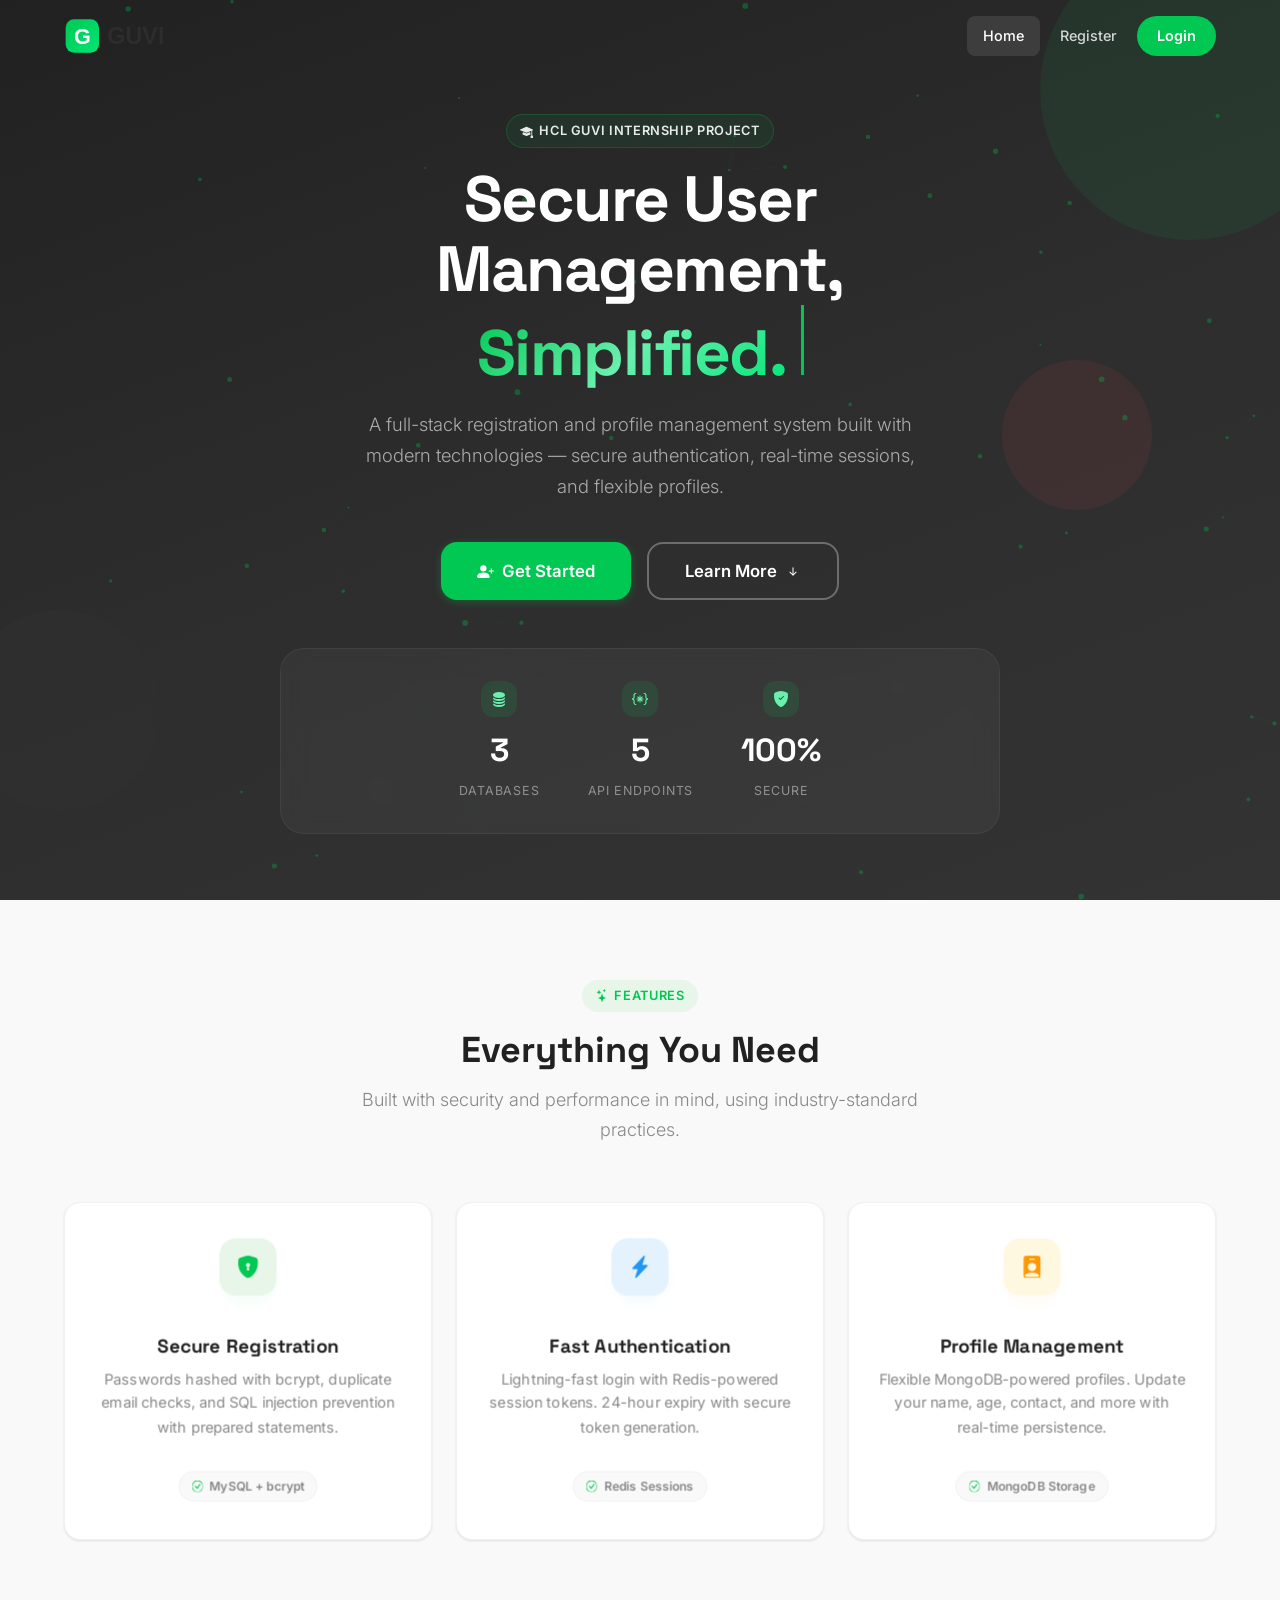
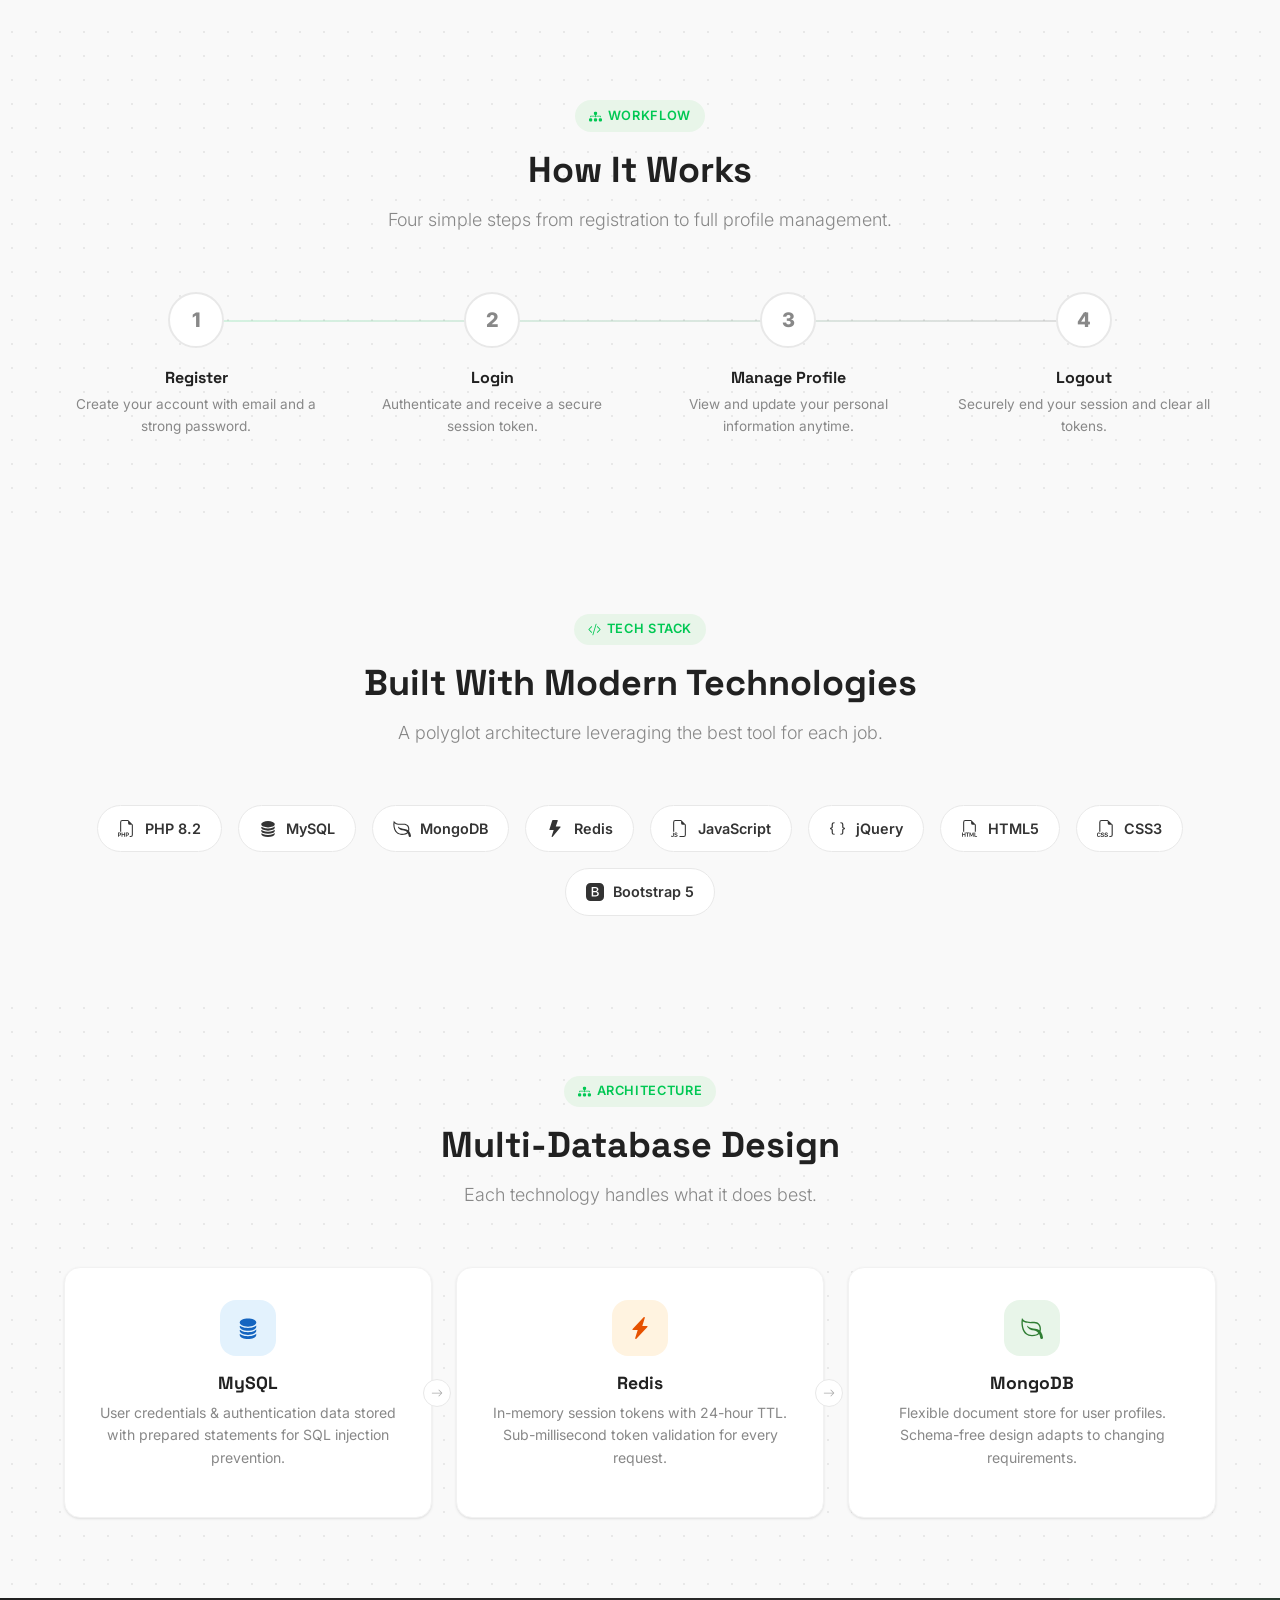
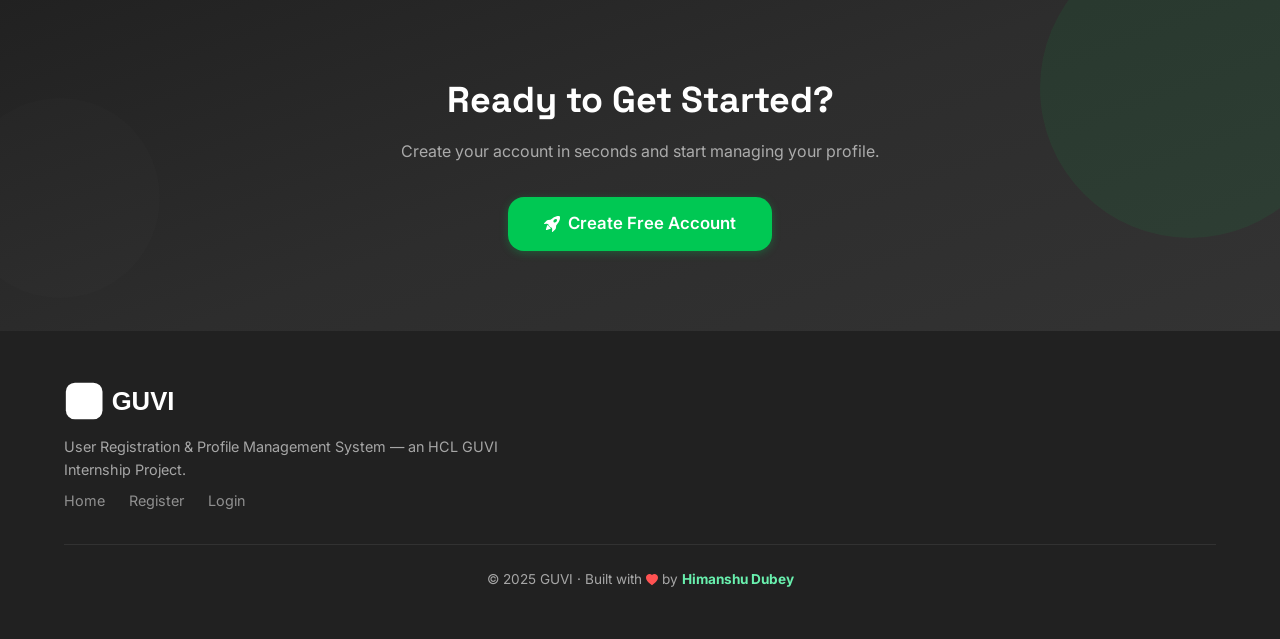
==== commit 89d05cba: "Fix compliance: Bootstrap 5 CSS, SVG icons via mask-image, SVG logo/favicon - Added Bootstrap 5 CSS " ====
--- a/index.html
+++ b/index.html
@@ -7,8 +7,9 @@
     <link rel="preconnect" href="https://fonts.googleapis.com">
     <link rel="preconnect" href="https://fonts.gstatic.com" crossorigin>
     <link href="https://fonts.googleapis.com/css2?family=Space+Grotesk:wght@500;600;700&display=swap" rel="stylesheet">
-    <link rel="icon" type="image/png" href="assets/Logo%20tab.png">
-    <link rel="stylesheet" href="https://cdn.jsdelivr.net/npm/bootstrap-icons@1.11.0/font/bootstrap-icons.css">
+    <link rel="icon" type="image/svg+xml" href="assets/favicon.svg">
+    <link rel="stylesheet" href="https://cdn.jsdelivr.net/npm/bootstrap@5.3.2/dist/css/bootstrap.min.css">
+    <link rel="stylesheet" href="css/icons.css">
     <link rel="stylesheet" href="css/style.css">
 </head>
 <body>
@@ -17,7 +18,7 @@
     <nav class="guvi-navbar" id="navbar">
         <div class="container">
             <a class="navbar-brand" href="index.html">
-                <img src="assets/logo%20guvi%20frame.webp" alt="GUVI Logo" class="brand-logo">
+                <img src="assets/logo.svg" alt="GUVI Logo" class="brand-logo">
             </a>
             <button class="nav-toggle" id="navToggle"><i class="bi bi-list"></i></button>
             <div class="nav-links" id="navLinks">
@@ -171,7 +172,7 @@
                 <div class="tech-badge tech-jq"><i class="bi bi-braces"></i> jQuery</div>
                 <div class="tech-badge tech-html"><i class="bi bi-filetype-html"></i> HTML5</div>
                 <div class="tech-badge tech-css"><i class="bi bi-filetype-css"></i> CSS3</div>
-                <div class="tech-badge tech-bi"><i class="bi bi-bootstrap-fill"></i> Bootstrap Icons</div>
+                <div class="tech-badge tech-bi"><i class="bi bi-bootstrap-fill"></i> Bootstrap 5</div>
             </div>
         </div>
     </section>
@@ -227,7 +228,7 @@
     <footer class="site-footer">
         <div class="container">
             <div class="footer-brand">
-                <img src="assets/logo%20guvi%20frame.webp" alt="GUVI Logo" class="brand-logo">
+                <img src="assets/logo.svg" alt="GUVI Logo" class="brand-logo">
             </div>
             <p style="max-width:440px;font-size:0.9rem;margin-bottom:0.5rem;">User Registration & Profile Management System — an HCL GUVI Internship Project.</p>
             <div class="footer-links">
--- a/css/icons.css
+++ b/css/icons.css
@@ -0,0 +1,59 @@
+﻿/* SVG Icon System - replaces Bootstrap Icons font */
+/* Icons from Bootstrap Icons (MIT License), rendered via CSS mask-image */
+
+.bi { display:inline-block; width:1em; height:1em; vertical-align:-0.125em; background-color:currentColor; -webkit-mask-repeat:no-repeat; mask-repeat:no-repeat; -webkit-mask-size:100% 100%; mask-size:100% 100%; -webkit-mask-position:center; mask-position:center; }
+
+.bi-list { -webkit-mask-image:url("data:image/svg+xml,%3Csvg xmlns='http://www.w3.org/2000/svg' width='16' height='16' fill='currentColor' class='bi bi-list' viewBox='0 0 16 16'%3E %3Cpath fill-rule='evenodd' d='M2.5 12a.5.5 0 0 1 .5-.5h10a.5.5 0 0 1 0 1H3a.5.5 0 0 1-.5-.5zm0-4a.5.5 0 0 1 .5-.5h10a.5.5 0 0 1 0 1H3a.5.5 0 0 1-.5-.5zm0-4a.5.5 0 0 1 .5-.5h10a.5.5 0 0 1 0 1H3a.5.5 0 0 1-.5-.5z'/%3E %3C/svg%3E"); mask-image:url("data:image/svg+xml,%3Csvg xmlns='http://www.w3.org/2000/svg' width='16' height='16' fill='currentColor' class='bi bi-list' viewBox='0 0 16 16'%3E %3Cpath fill-rule='evenodd' d='M2.5 12a.5.5 0 0 1 .5-.5h10a.5.5 0 0 1 0 1H3a.5.5 0 0 1-.5-.5zm0-4a.5.5 0 0 1 .5-.5h10a.5.5 0 0 1 0 1H3a.5.5 0 0 1-.5-.5zm0-4a.5.5 0 0 1 .5-.5h10a.5.5 0 0 1 0 1H3a.5.5 0 0 1-.5-.5z'/%3E %3C/svg%3E"); }
+.bi-person-plus-fill { -webkit-mask-image:url("data:image/svg+xml,%3Csvg xmlns='http://www.w3.org/2000/svg' width='16' height='16' fill='currentColor' class='bi bi-person-plus-fill' viewBox='0 0 16 16'%3E %3Cpath d='M1 14s-1 0-1-1 1-4 6-4 6 3 6 4-1 1-1 1H1zm5-6a3 3 0 1 0 0-6 3 3 0 0 0 0 6z'/%3E %3Cpath fill-rule='evenodd' d='M13.5 5a.5.5 0 0 1 .5.5V7h1.5a.5.5 0 0 1 0 1H14v1.5a.5.5 0 0 1-1 0V8h-1.5a.5.5 0 0 1 0-1H13V5.5a.5.5 0 0 1 .5-.5z'/%3E %3C/svg%3E"); mask-image:url("data:image/svg+xml,%3Csvg xmlns='http://www.w3.org/2000/svg' width='16' height='16' fill='currentColor' class='bi bi-person-plus-fill' viewBox='0 0 16 16'%3E %3Cpath d='M1 14s-1 0-1-1 1-4 6-4 6 3 6 4-1 1-1 1H1zm5-6a3 3 0 1 0 0-6 3 3 0 0 0 0 6z'/%3E %3Cpath fill-rule='evenodd' d='M13.5 5a.5.5 0 0 1 .5.5V7h1.5a.5.5 0 0 1 0 1H14v1.5a.5.5 0 0 1-1 0V8h-1.5a.5.5 0 0 1 0-1H13V5.5a.5.5 0 0 1 .5-.5z'/%3E %3C/svg%3E"); }
+.bi-shield-check { -webkit-mask-image:url("data:image/svg+xml,%3Csvg xmlns='http://www.w3.org/2000/svg' width='16' height='16' fill='currentColor' class='bi bi-shield-check' viewBox='0 0 16 16'%3E %3Cpath d='M5.338 1.59a61.44 61.44 0 0 0-2.837.856.481.481 0 0 0-.328.39c-.554 4.157.726 7.19 2.253 9.188a10.725 10.725 0 0 0 2.287 2.233c.346.244.652.42.893.533.12.057.218.095.293.118a.55.55 0 0 0 .101.025.615.615 0 0 0 .1-.025c.076-.023.174-.061.294-.118.24-.113.547-.29.893-.533a10.726 10.726 0 0 0 2.287-2.233c1.527-1.997 2.807-5.031 2.253-9.188a.48.48 0 0 0-.328-.39c-.651-.213-1.75-.56-2.837-.855C9.552 1.29 8.531 1.067 8 1.067c-.53 0-1.552.223-2.662.524zM5.072.56C6.157.265 7.31 0 8 0s1.843.265 2.928.56c1.11.3 2.229.655 2.887.87a1.54 1.54 0 0 1 1.044 1.262c.596 4.477-.787 7.795-2.465 9.99a11.775 11.775 0 0 1-2.517 2.453 7.159 7.159 0 0 1-1.048.625c-.28.132-.581.24-.829.24s-.548-.108-.829-.24a7.158 7.158 0 0 1-1.048-.625 11.777 11.777 0 0 1-2.517-2.453C1.928 10.487.545 7.169 1.141 2.692A1.54 1.54 0 0 1 2.185 1.43 62.456 62.456 0 0 1 5.072.56z'/%3E %3Cpath d='M10.854 5.146a.5.5 0 0 1 0 .708l-3 3a.5.5 0 0 1-.708 0l-1.5-1.5a.5.5 0 1 1 .708-.708L7.5 7.793l2.646-2.647a.5.5 0 0 1 .708 0z'/%3E %3C/svg%3E"); mask-image:url("data:image/svg+xml,%3Csvg xmlns='http://www.w3.org/2000/svg' width='16' height='16' fill='currentColor' class='bi bi-shield-check' viewBox='0 0 16 16'%3E %3Cpath d='M5.338 1.59a61.44 61.44 0 0 0-2.837.856.481.481 0 0 0-.328.39c-.554 4.157.726 7.19 2.253 9.188a10.725 10.725 0 0 0 2.287 2.233c.346.244.652.42.893.533.12.057.218.095.293.118a.55.55 0 0 0 .101.025.615.615 0 0 0 .1-.025c.076-.023.174-.061.294-.118.24-.113.547-.29.893-.533a10.726 10.726 0 0 0 2.287-2.233c1.527-1.997 2.807-5.031 2.253-9.188a.48.48 0 0 0-.328-.39c-.651-.213-1.75-.56-2.837-.855C9.552 1.29 8.531 1.067 8 1.067c-.53 0-1.552.223-2.662.524zM5.072.56C6.157.265 7.31 0 8 0s1.843.265 2.928.56c1.11.3 2.229.655 2.887.87a1.54 1.54 0 0 1 1.044 1.262c.596 4.477-.787 7.795-2.465 9.99a11.775 11.775 0 0 1-2.517 2.453 7.159 7.159 0 0 1-1.048.625c-.28.132-.581.24-.829.24s-.548-.108-.829-.24a7.158 7.158 0 0 1-1.048-.625 11.777 11.777 0 0 1-2.517-2.453C1.928 10.487.545 7.169 1.141 2.692A1.54 1.54 0 0 1 2.185 1.43 62.456 62.456 0 0 1 5.072.56z'/%3E %3Cpath d='M10.854 5.146a.5.5 0 0 1 0 .708l-3 3a.5.5 0 0 1-.708 0l-1.5-1.5a.5.5 0 1 1 .708-.708L7.5 7.793l2.646-2.647a.5.5 0 0 1 .708 0z'/%3E %3C/svg%3E"); }
+.bi-database-check { -webkit-mask-image:url("data:image/svg+xml,%3Csvg xmlns='http://www.w3.org/2000/svg' width='16' height='16' fill='currentColor' class='bi bi-database-check' viewBox='0 0 16 16'%3E %3Cpath d='M12.5 16a3.5 3.5 0 1 0 0-7 3.5 3.5 0 0 0 0 7Zm1.679-4.493-1.335 2.226a.75.75 0 0 1-1.174.144l-.774-.773a.5.5 0 0 1 .708-.708l.547.548 1.17-1.951a.5.5 0 1 1 .858.514Z'/%3E %3Cpath d='M12.096 6.223A4.92 4.92 0 0 0 13 5.698V7c0 .289-.213.654-.753 1.007a4.493 4.493 0 0 1 1.753.25V4c0-1.007-.875-1.755-1.904-2.223C11.022 1.289 9.573 1 8 1s-3.022.289-4.096.777C2.875 2.245 2 2.993 2 4v9c0 1.007.875 1.755 1.904 2.223C4.978 15.71 6.427 16 8 16c.536 0 1.058-.034 1.555-.097a4.525 4.525 0 0 1-.813-.927C8.5 14.992 8.252 15 8 15c-1.464 0-2.766-.27-3.682-.687C3.356 13.875 3 13.373 3 13v-1.302c.271.202.58.378.904.525C4.978 12.71 6.427 13 8 13h.027a4.552 4.552 0 0 1 0-1H8c-1.464 0-2.766-.27-3.682-.687C3.356 10.875 3 10.373 3 10V8.698c.271.202.58.378.904.525C4.978 9.71 6.427 10 8 10c.262 0 .52-.008.774-.024a4.525 4.525 0 0 1 1.102-1.132C9.298 8.944 8.666 9 8 9c-1.464 0-2.766-.27-3.682-.687C3.356 7.875 3 7.373 3 7V5.698c.271.202.58.378.904.525C4.978 6.711 6.427 7 8 7s3.022-.289 4.096-.777ZM3 4c0-.374.356-.875 1.318-1.313C5.234 2.271 6.536 2 8 2s2.766.27 3.682.687C12.644 3.125 13 3.627 13 4c0 .374-.356.875-1.318 1.313C10.766 5.729 9.464 6 8 6s-2.766-.27-3.682-.687C3.356 4.875 3 4.373 3 4Z'/%3E %3C/svg%3E"); mask-image:url("data:image/svg+xml,%3Csvg xmlns='http://www.w3.org/2000/svg' width='16' height='16' fill='currentColor' class='bi bi-database-check' viewBox='0 0 16 16'%3E %3Cpath d='M12.5 16a3.5 3.5 0 1 0 0-7 3.5 3.5 0 0 0 0 7Zm1.679-4.493-1.335 2.226a.75.75 0 0 1-1.174.144l-.774-.773a.5.5 0 0 1 .708-.708l.547.548 1.17-1.951a.5.5 0 1 1 .858.514Z'/%3E %3Cpath d='M12.096 6.223A4.92 4.92 0 0 0 13 5.698V7c0 .289-.213.654-.753 1.007a4.493 4.493 0 0 1 1.753.25V4c0-1.007-.875-1.755-1.904-2.223C11.022 1.289 9.573 1 8 1s-3.022.289-4.096.777C2.875 2.245 2 2.993 2 4v9c0 1.007.875 1.755 1.904 2.223C4.978 15.71 6.427 16 8 16c.536 0 1.058-.034 1.555-.097a4.525 4.525 0 0 1-.813-.927C8.5 14.992 8.252 15 8 15c-1.464 0-2.766-.27-3.682-.687C3.356 13.875 3 13.373 3 13v-1.302c.271.202.58.378.904.525C4.978 12.71 6.427 13 8 13h.027a4.552 4.552 0 0 1 0-1H8c-1.464 0-2.766-.27-3.682-.687C3.356 10.875 3 10.373 3 10V8.698c.271.202.58.378.904.525C4.978 9.71 6.427 10 8 10c.262 0 .52-.008.774-.024a4.525 4.525 0 0 1 1.102-1.132C9.298 8.944 8.666 9 8 9c-1.464 0-2.766-.27-3.682-.687C3.356 7.875 3 7.373 3 7V5.698c.271.202.58.378.904.525C4.978 6.711 6.427 7 8 7s3.022-.289 4.096-.777ZM3 4c0-.374.356-.875 1.318-1.313C5.234 2.271 6.536 2 8 2s2.766.27 3.682.687C12.644 3.125 13 3.627 13 4c0 .374-.356.875-1.318 1.313C10.766 5.729 9.464 6 8 6s-2.766-.27-3.682-.687C3.356 4.875 3 4.373 3 4Z'/%3E %3C/svg%3E"); }
+.bi-speedometer2 { -webkit-mask-image:url("data:image/svg+xml,%3Csvg xmlns='http://www.w3.org/2000/svg' width='16' height='16' fill='currentColor' class='bi bi-speedometer2' viewBox='0 0 16 16'%3E %3Cpath d='M8 4a.5.5 0 0 1 .5.5V6a.5.5 0 0 1-1 0V4.5A.5.5 0 0 1 8 4zM3.732 5.732a.5.5 0 0 1 .707 0l.915.914a.5.5 0 1 1-.708.708l-.914-.915a.5.5 0 0 1 0-.707zM2 10a.5.5 0 0 1 .5-.5h1.586a.5.5 0 0 1 0 1H2.5A.5.5 0 0 1 2 10zm9.5 0a.5.5 0 0 1 .5-.5h1.5a.5.5 0 0 1 0 1H12a.5.5 0 0 1-.5-.5zm.754-4.246a.389.389 0 0 0-.527-.02L7.547 9.31a.91.91 0 1 0 1.302 1.258l3.434-4.297a.389.389 0 0 0-.029-.518z'/%3E %3Cpath fill-rule='evenodd' d='M0 10a8 8 0 1 1 15.547 2.661c-.442 1.253-1.845 1.602-2.932 1.25C11.309 13.488 9.475 13 8 13c-1.474 0-3.31.488-4.615.911-1.087.352-2.49.003-2.932-1.25A7.988 7.988 0 0 1 0 10zm8-7a7 7 0 0 0-6.603 9.329c.203.575.923.876 1.68.63C4.397 12.533 6.358 12 8 12s3.604.532 4.923.96c.757.245 1.477-.056 1.68-.631A7 7 0 0 0 8 3z'/%3E %3C/svg%3E"); mask-image:url("data:image/svg+xml,%3Csvg xmlns='http://www.w3.org/2000/svg' width='16' height='16' fill='currentColor' class='bi bi-speedometer2' viewBox='0 0 16 16'%3E %3Cpath d='M8 4a.5.5 0 0 1 .5.5V6a.5.5 0 0 1-1 0V4.5A.5.5 0 0 1 8 4zM3.732 5.732a.5.5 0 0 1 .707 0l.915.914a.5.5 0 1 1-.708.708l-.914-.915a.5.5 0 0 1 0-.707zM2 10a.5.5 0 0 1 .5-.5h1.586a.5.5 0 0 1 0 1H2.5A.5.5 0 0 1 2 10zm9.5 0a.5.5 0 0 1 .5-.5h1.5a.5.5 0 0 1 0 1H12a.5.5 0 0 1-.5-.5zm.754-4.246a.389.389 0 0 0-.527-.02L7.547 9.31a.91.91 0 1 0 1.302 1.258l3.434-4.297a.389.389 0 0 0-.029-.518z'/%3E %3Cpath fill-rule='evenodd' d='M0 10a8 8 0 1 1 15.547 2.661c-.442 1.253-1.845 1.602-2.932 1.25C11.309 13.488 9.475 13 8 13c-1.474 0-3.31.488-4.615.911-1.087.352-2.49.003-2.932-1.25A7.988 7.988 0 0 1 0 10zm8-7a7 7 0 0 0-6.603 9.329c.203.575.923.876 1.68.63C4.397 12.533 6.358 12 8 12s3.604.532 4.923.96c.757.245 1.477-.056 1.68-.631A7 7 0 0 0 8 3z'/%3E %3C/svg%3E"); }
+.bi-phone { -webkit-mask-image:url("data:image/svg+xml,%3Csvg xmlns='http://www.w3.org/2000/svg' width='16' height='16' fill='currentColor' class='bi bi-phone' viewBox='0 0 16 16'%3E %3Cpath d='M11 1a1 1 0 0 1 1 1v12a1 1 0 0 1-1 1H5a1 1 0 0 1-1-1V2a1 1 0 0 1 1-1h6zM5 0a2 2 0 0 0-2 2v12a2 2 0 0 0 2 2h6a2 2 0 0 0 2-2V2a2 2 0 0 0-2-2H5z'/%3E %3Cpath d='M8 14a1 1 0 1 0 0-2 1 1 0 0 0 0 2z'/%3E %3C/svg%3E"); mask-image:url("data:image/svg+xml,%3Csvg xmlns='http://www.w3.org/2000/svg' width='16' height='16' fill='currentColor' class='bi bi-phone' viewBox='0 0 16 16'%3E %3Cpath d='M11 1a1 1 0 0 1 1 1v12a1 1 0 0 1-1 1H5a1 1 0 0 1-1-1V2a1 1 0 0 1 1-1h6zM5 0a2 2 0 0 0-2 2v12a2 2 0 0 0 2 2h6a2 2 0 0 0 2-2V2a2 2 0 0 0-2-2H5z'/%3E %3Cpath d='M8 14a1 1 0 1 0 0-2 1 1 0 0 0 0 2z'/%3E %3C/svg%3E"); }
+.bi-envelope { -webkit-mask-image:url("data:image/svg+xml,%3Csvg xmlns='http://www.w3.org/2000/svg' width='16' height='16' fill='currentColor' class='bi bi-envelope' viewBox='0 0 16 16'%3E %3Cpath d='M0 4a2 2 0 0 1 2-2h12a2 2 0 0 1 2 2v8a2 2 0 0 1-2 2H2a2 2 0 0 1-2-2V4Zm2-1a1 1 0 0 0-1 1v.217l7 4.2 7-4.2V4a1 1 0 0 0-1-1H2Zm13 2.383-4.708 2.825L15 11.105V5.383Zm-.034 6.876-5.64-3.471L8 9.583l-1.326-.795-5.64 3.47A1 1 0 0 0 2 13h12a1 1 0 0 0 .966-.741ZM1 11.105l4.708-2.897L1 5.383v5.722Z'/%3E %3C/svg%3E"); mask-image:url("data:image/svg+xml,%3Csvg xmlns='http://www.w3.org/2000/svg' width='16' height='16' fill='currentColor' class='bi bi-envelope' viewBox='0 0 16 16'%3E %3Cpath d='M0 4a2 2 0 0 1 2-2h12a2 2 0 0 1 2 2v8a2 2 0 0 1-2 2H2a2 2 0 0 1-2-2V4Zm2-1a1 1 0 0 0-1 1v.217l7 4.2 7-4.2V4a1 1 0 0 0-1-1H2Zm13 2.383-4.708 2.825L15 11.105V5.383Zm-.034 6.876-5.64-3.471L8 9.583l-1.326-.795-5.64 3.47A1 1 0 0 0 2 13h12a1 1 0 0 0 .966-.741ZM1 11.105l4.708-2.897L1 5.383v5.722Z'/%3E %3C/svg%3E"); }
+.bi-lock { -webkit-mask-image:url("data:image/svg+xml,%3Csvg xmlns='http://www.w3.org/2000/svg' width='16' height='16' fill='currentColor' class='bi bi-lock' viewBox='0 0 16 16'%3E %3Cpath d='M8 1a2 2 0 0 1 2 2v4H6V3a2 2 0 0 1 2-2zm3 6V3a3 3 0 0 0-6 0v4a2 2 0 0 0-2 2v5a2 2 0 0 0 2 2h6a2 2 0 0 0 2-2V9a2 2 0 0 0-2-2zM5 8h6a1 1 0 0 1 1 1v5a1 1 0 0 1-1 1H5a1 1 0 0 1-1-1V9a1 1 0 0 1 1-1z'/%3E %3C/svg%3E"); mask-image:url("data:image/svg+xml,%3Csvg xmlns='http://www.w3.org/2000/svg' width='16' height='16' fill='currentColor' class='bi bi-lock' viewBox='0 0 16 16'%3E %3Cpath d='M8 1a2 2 0 0 1 2 2v4H6V3a2 2 0 0 1 2-2zm3 6V3a3 3 0 0 0-6 0v4a2 2 0 0 0-2 2v5a2 2 0 0 0 2 2h6a2 2 0 0 0 2-2V9a2 2 0 0 0-2-2zM5 8h6a1 1 0 0 1 1 1v5a1 1 0 0 1-1 1H5a1 1 0 0 1-1-1V9a1 1 0 0 1 1-1z'/%3E %3C/svg%3E"); }
+.bi-eye-slash { -webkit-mask-image:url("data:image/svg+xml,%3Csvg xmlns='http://www.w3.org/2000/svg' width='16' height='16' fill='currentColor' class='bi bi-eye-slash' viewBox='0 0 16 16'%3E %3Cpath d='M13.359 11.238C15.06 9.72 16 8 16 8s-3-5.5-8-5.5a7.028 7.028 0 0 0-2.79.588l.77.771A5.944 5.944 0 0 1 8 3.5c2.12 0 3.879 1.168 5.168 2.457A13.134 13.134 0 0 1 14.828 8c-.058.087-.122.183-.195.288-.335.48-.83 1.12-1.465 1.755-.165.165-.337.328-.517.486l.708.709z'/%3E %3Cpath d='M11.297 9.176a3.5 3.5 0 0 0-4.474-4.474l.823.823a2.5 2.5 0 0 1 2.829 2.829l.822.822zm-2.943 1.299.822.822a3.5 3.5 0 0 1-4.474-4.474l.823.823a2.5 2.5 0 0 0 2.829 2.829z'/%3E %3Cpath d='M3.35 5.47c-.18.16-.353.322-.518.487A13.134 13.134 0 0 0 1.172 8l.195.288c.335.48.83 1.12 1.465 1.755C4.121 11.332 5.881 12.5 8 12.5c.716 0 1.39-.133 2.02-.36l.77.772A7.029 7.029 0 0 1 8 13.5C3 13.5 0 8 0 8s.939-1.721 2.641-3.238l.708.709zm10.296 8.884-12-12 .708-.708 12 12-.708.708z'/%3E %3C/svg%3E"); mask-image:url("data:image/svg+xml,%3Csvg xmlns='http://www.w3.org/2000/svg' width='16' height='16' fill='currentColor' class='bi bi-eye-slash' viewBox='0 0 16 16'%3E %3Cpath d='M13.359 11.238C15.06 9.72 16 8 16 8s-3-5.5-8-5.5a7.028 7.028 0 0 0-2.79.588l.77.771A5.944 5.944 0 0 1 8 3.5c2.12 0 3.879 1.168 5.168 2.457A13.134 13.134 0 0 1 14.828 8c-.058.087-.122.183-.195.288-.335.48-.83 1.12-1.465 1.755-.165.165-.337.328-.517.486l.708.709z'/%3E %3Cpath d='M11.297 9.176a3.5 3.5 0 0 0-4.474-4.474l.823.823a2.5 2.5 0 0 1 2.829 2.829l.822.822zm-2.943 1.299.822.822a3.5 3.5 0 0 1-4.474-4.474l.823.823a2.5 2.5 0 0 0 2.829 2.829z'/%3E %3Cpath d='M3.35 5.47c-.18.16-.353.322-.518.487A13.134 13.134 0 0 0 1.172 8l.195.288c.335.48.83 1.12 1.465 1.755C4.121 11.332 5.881 12.5 8 12.5c.716 0 1.39-.133 2.02-.36l.77.772A7.029 7.029 0 0 1 8 13.5C3 13.5 0 8 0 8s.939-1.721 2.641-3.238l.708.709zm10.296 8.884-12-12 .708-.708 12 12-.708.708z'/%3E %3C/svg%3E"); }
+.bi-eye { -webkit-mask-image:url("data:image/svg+xml,%3Csvg xmlns='http://www.w3.org/2000/svg' width='16' height='16' fill='currentColor' class='bi bi-eye' viewBox='0 0 16 16'%3E %3Cpath d='M16 8s-3-5.5-8-5.5S0 8 0 8s3 5.5 8 5.5S16 8 16 8zM1.173 8a13.133 13.133 0 0 1 1.66-2.043C4.12 4.668 5.88 3.5 8 3.5c2.12 0 3.879 1.168 5.168 2.457A13.133 13.133 0 0 1 14.828 8c-.058.087-.122.183-.195.288-.335.48-.83 1.12-1.465 1.755C11.879 11.332 10.119 12.5 8 12.5c-2.12 0-3.879-1.168-5.168-2.457A13.134 13.134 0 0 1 1.172 8z'/%3E %3Cpath d='M8 5.5a2.5 2.5 0 1 0 0 5 2.5 2.5 0 0 0 0-5zM4.5 8a3.5 3.5 0 1 1 7 0 3.5 3.5 0 0 1-7 0z'/%3E %3C/svg%3E"); mask-image:url("data:image/svg+xml,%3Csvg xmlns='http://www.w3.org/2000/svg' width='16' height='16' fill='currentColor' class='bi bi-eye' viewBox='0 0 16 16'%3E %3Cpath d='M16 8s-3-5.5-8-5.5S0 8 0 8s3 5.5 8 5.5S16 8 16 8zM1.173 8a13.133 13.133 0 0 1 1.66-2.043C4.12 4.668 5.88 3.5 8 3.5c2.12 0 3.879 1.168 5.168 2.457A13.133 13.133 0 0 1 14.828 8c-.058.087-.122.183-.195.288-.335.48-.83 1.12-1.465 1.755C11.879 11.332 10.119 12.5 8 12.5c-2.12 0-3.879-1.168-5.168-2.457A13.134 13.134 0 0 1 1.172 8z'/%3E %3Cpath d='M8 5.5a2.5 2.5 0 1 0 0 5 2.5 2.5 0 0 0 0-5zM4.5 8a3.5 3.5 0 1 1 7 0 3.5 3.5 0 0 1-7 0z'/%3E %3C/svg%3E"); }
+.bi-circle { -webkit-mask-image:url("data:image/svg+xml,%3Csvg xmlns='http://www.w3.org/2000/svg' width='16' height='16' fill='currentColor' class='bi bi-circle' viewBox='0 0 16 16'%3E %3Cpath d='M8 15A7 7 0 1 1 8 1a7 7 0 0 1 0 14zm0 1A8 8 0 1 0 8 0a8 8 0 0 0 0 16z'/%3E %3C/svg%3E"); mask-image:url("data:image/svg+xml,%3Csvg xmlns='http://www.w3.org/2000/svg' width='16' height='16' fill='currentColor' class='bi bi-circle' viewBox='0 0 16 16'%3E %3Cpath d='M8 15A7 7 0 1 1 8 1a7 7 0 0 1 0 14zm0 1A8 8 0 1 0 8 0a8 8 0 0 0 0 16z'/%3E %3C/svg%3E"); }
+.bi-check-circle-fill { -webkit-mask-image:url("data:image/svg+xml,%3Csvg xmlns='http://www.w3.org/2000/svg' width='16' height='16' fill='currentColor' class='bi bi-check-circle-fill' viewBox='0 0 16 16'%3E %3Cpath d='M16 8A8 8 0 1 1 0 8a8 8 0 0 1 16 0zm-3.97-3.03a.75.75 0 0 0-1.08.022L7.477 9.417 5.384 7.323a.75.75 0 0 0-1.06 1.06L6.97 11.03a.75.75 0 0 0 1.079-.02l3.992-4.99a.75.75 0 0 0-.01-1.05z'/%3E %3C/svg%3E"); mask-image:url("data:image/svg+xml,%3Csvg xmlns='http://www.w3.org/2000/svg' width='16' height='16' fill='currentColor' class='bi bi-check-circle-fill' viewBox='0 0 16 16'%3E %3Cpath d='M16 8A8 8 0 1 1 0 8a8 8 0 0 1 16 0zm-3.97-3.03a.75.75 0 0 0-1.08.022L7.477 9.417 5.384 7.323a.75.75 0 0 0-1.06 1.06L6.97 11.03a.75.75 0 0 0 1.079-.02l3.992-4.99a.75.75 0 0 0-.01-1.05z'/%3E %3C/svg%3E"); }
+.bi-lock-fill { -webkit-mask-image:url("data:image/svg+xml,%3Csvg xmlns='http://www.w3.org/2000/svg' width='16' height='16' fill='currentColor' class='bi bi-lock-fill' viewBox='0 0 16 16'%3E %3Cpath d='M8 1a2 2 0 0 1 2 2v4H6V3a2 2 0 0 1 2-2zm3 6V3a3 3 0 0 0-6 0v4a2 2 0 0 0-2 2v5a2 2 0 0 0 2 2h6a2 2 0 0 0 2-2V9a2 2 0 0 0-2-2z'/%3E %3C/svg%3E"); mask-image:url("data:image/svg+xml,%3Csvg xmlns='http://www.w3.org/2000/svg' width='16' height='16' fill='currentColor' class='bi bi-lock-fill' viewBox='0 0 16 16'%3E %3Cpath d='M8 1a2 2 0 0 1 2 2v4H6V3a2 2 0 0 1 2-2zm3 6V3a3 3 0 0 0-6 0v4a2 2 0 0 0-2 2v5a2 2 0 0 0 2 2h6a2 2 0 0 0 2-2V9a2 2 0 0 0-2-2z'/%3E %3C/svg%3E"); }
+.bi-rocket-takeoff { -webkit-mask-image:url("data:image/svg+xml,%3Csvg xmlns='http://www.w3.org/2000/svg' width='16' height='16' fill='currentColor' class='bi bi-rocket-takeoff' viewBox='0 0 16 16'%3E %3Cpath d='M9.752 6.193c.599.6 1.73.437 2.528-.362.798-.799.96-1.932.362-2.531-.599-.6-1.73-.438-2.528.361-.798.8-.96 1.933-.362 2.532Z'/%3E %3Cpath d='M15.811 3.312c-.363 1.534-1.334 3.626-3.64 6.218l-.24 2.408a2.56 2.56 0 0 1-.732 1.526L8.817 15.85a.51.51 0 0 1-.867-.434l.27-1.899c.04-.28-.013-.593-.131-.956a9.42 9.42 0 0 0-.249-.657l-.082-.202c-.815-.197-1.578-.662-2.191-1.277-.614-.615-1.079-1.379-1.275-2.195l-.203-.083a9.556 9.556 0 0 0-.655-.248c-.363-.119-.675-.172-.955-.132l-1.896.27A.51.51 0 0 1 .15 7.17l2.382-2.386c.41-.41.947-.67 1.524-.734h.006l2.4-.238C9.005 1.55 11.087.582 12.623.208c.89-.217 1.59-.232 2.08-.188.244.023.435.06.57.093.067.017.12.033.16.045.184.06.279.13.351.295l.029.073a3.475 3.475 0 0 1 .157.721c.055.485.051 1.178-.159 2.065Zm-4.828 7.475.04-.04-.107 1.081a1.536 1.536 0 0 1-.44.913l-1.298 1.3.054-.38c.072-.506-.034-.993-.172-1.418a8.548 8.548 0 0 0-.164-.45c.738-.065 1.462-.38 2.087-1.006ZM5.205 5c-.625.626-.94 1.351-1.004 2.09a8.497 8.497 0 0 0-.45-.164c-.424-.138-.91-.244-1.416-.172l-.38.054 1.3-1.3c.245-.246.566-.401.91-.44l1.08-.107-.04.039Zm9.406-3.961c-.38-.034-.967-.027-1.746.163-1.558.38-3.917 1.496-6.937 4.521-.62.62-.799 1.34-.687 2.051.107.676.483 1.362 1.048 1.928.564.565 1.25.941 1.924 1.049.71.112 1.429-.067 2.048-.688 3.079-3.083 4.192-5.444 4.556-6.987.183-.771.18-1.345.138-1.713a2.835 2.835 0 0 0-.045-.283 3.078 3.078 0 0 0-.3-.041Z'/%3E %3Cpath d='M7.009 12.139a7.632 7.632 0 0 1-1.804-1.352A7.568 7.568 0 0 1 3.794 8.86c-1.102.992-1.965 5.054-1.839 5.18.125.126 3.936-.896 5.054-1.902Z'/%3E %3C/svg%3E"); mask-image:url("data:image/svg+xml,%3Csvg xmlns='http://www.w3.org/2000/svg' width='16' height='16' fill='currentColor' class='bi bi-rocket-takeoff' viewBox='0 0 16 16'%3E %3Cpath d='M9.752 6.193c.599.6 1.73.437 2.528-.362.798-.799.96-1.932.362-2.531-.599-.6-1.73-.438-2.528.361-.798.8-.96 1.933-.362 2.532Z'/%3E %3Cpath d='M15.811 3.312c-.363 1.534-1.334 3.626-3.64 6.218l-.24 2.408a2.56 2.56 0 0 1-.732 1.526L8.817 15.85a.51.51 0 0 1-.867-.434l.27-1.899c.04-.28-.013-.593-.131-.956a9.42 9.42 0 0 0-.249-.657l-.082-.202c-.815-.197-1.578-.662-2.191-1.277-.614-.615-1.079-1.379-1.275-2.195l-.203-.083a9.556 9.556 0 0 0-.655-.248c-.363-.119-.675-.172-.955-.132l-1.896.27A.51.51 0 0 1 .15 7.17l2.382-2.386c.41-.41.947-.67 1.524-.734h.006l2.4-.238C9.005 1.55 11.087.582 12.623.208c.89-.217 1.59-.232 2.08-.188.244.023.435.06.57.093.067.017.12.033.16.045.184.06.279.13.351.295l.029.073a3.475 3.475 0 0 1 .157.721c.055.485.051 1.178-.159 2.065Zm-4.828 7.475.04-.04-.107 1.081a1.536 1.536 0 0 1-.44.913l-1.298 1.3.054-.38c.072-.506-.034-.993-.172-1.418a8.548 8.548 0 0 0-.164-.45c.738-.065 1.462-.38 2.087-1.006ZM5.205 5c-.625.626-.94 1.351-1.004 2.09a8.497 8.497 0 0 0-.45-.164c-.424-.138-.91-.244-1.416-.172l-.38.054 1.3-1.3c.245-.246.566-.401.91-.44l1.08-.107-.04.039Zm9.406-3.961c-.38-.034-.967-.027-1.746.163-1.558.38-3.917 1.496-6.937 4.521-.62.62-.799 1.34-.687 2.051.107.676.483 1.362 1.048 1.928.564.565 1.25.941 1.924 1.049.71.112 1.429-.067 2.048-.688 3.079-3.083 4.192-5.444 4.556-6.987.183-.771.18-1.345.138-1.713a2.835 2.835 0 0 0-.045-.283 3.078 3.078 0 0 0-.3-.041Z'/%3E %3Cpath d='M7.009 12.139a7.632 7.632 0 0 1-1.804-1.352A7.568 7.568 0 0 1 3.794 8.86c-1.102.992-1.965 5.054-1.839 5.18.125.126 3.936-.896 5.054-1.902Z'/%3E %3C/svg%3E"); }
+.bi-shield-lock-fill { -webkit-mask-image:url("data:image/svg+xml,%3Csvg xmlns='http://www.w3.org/2000/svg' width='16' height='16' fill='currentColor' class='bi bi-shield-lock-fill' viewBox='0 0 16 16'%3E %3Cpath fill-rule='evenodd' d='M8 0c-.69 0-1.843.265-2.928.56-1.11.3-2.229.655-2.887.87a1.54 1.54 0 0 0-1.044 1.262c-.596 4.477.787 7.795 2.465 9.99a11.777 11.777 0 0 0 2.517 2.453c.386.273.744.482 1.048.625.28.132.581.24.829.24s.548-.108.829-.24a7.159 7.159 0 0 0 1.048-.625 11.775 11.775 0 0 0 2.517-2.453c1.678-2.195 3.061-5.513 2.465-9.99a1.541 1.541 0 0 0-1.044-1.263 62.467 62.467 0 0 0-2.887-.87C9.843.266 8.69 0 8 0zm0 5a1.5 1.5 0 0 1 .5 2.915l.385 1.99a.5.5 0 0 1-.491.595h-.788a.5.5 0 0 1-.49-.595l.384-1.99A1.5 1.5 0 0 1 8 5z'/%3E %3C/svg%3E"); mask-image:url("data:image/svg+xml,%3Csvg xmlns='http://www.w3.org/2000/svg' width='16' height='16' fill='currentColor' class='bi bi-shield-lock-fill' viewBox='0 0 16 16'%3E %3Cpath fill-rule='evenodd' d='M8 0c-.69 0-1.843.265-2.928.56-1.11.3-2.229.655-2.887.87a1.54 1.54 0 0 0-1.044 1.262c-.596 4.477.787 7.795 2.465 9.99a11.777 11.777 0 0 0 2.517 2.453c.386.273.744.482 1.048.625.28.132.581.24.829.24s.548-.108.829-.24a7.159 7.159 0 0 0 1.048-.625 11.775 11.775 0 0 0 2.517-2.453c1.678-2.195 3.061-5.513 2.465-9.99a1.541 1.541 0 0 0-1.044-1.263 62.467 62.467 0 0 0-2.887-.87C9.843.266 8.69 0 8 0zm0 5a1.5 1.5 0 0 1 .5 2.915l.385 1.99a.5.5 0 0 1-.491.595h-.788a.5.5 0 0 1-.49-.595l.384-1.99A1.5 1.5 0 0 1 8 5z'/%3E %3C/svg%3E"); }
+.bi-lightning-charge { -webkit-mask-image:url("data:image/svg+xml,%3Csvg xmlns='http://www.w3.org/2000/svg' width='16' height='16' fill='currentColor' class='bi bi-lightning-charge' viewBox='0 0 16 16'%3E %3Cpath d='M11.251.068a.5.5 0 0 1 .227.58L9.677 6.5H13a.5.5 0 0 1 .364.843l-8 8.5a.5.5 0 0 1-.842-.49L6.323 9.5H3a.5.5 0 0 1-.364-.843l8-8.5a.5.5 0 0 1 .615-.09zM4.157 8.5H7a.5.5 0 0 1 .478.647L6.11 13.59l5.732-6.09H9a.5.5 0 0 1-.478-.647L9.89 2.41 4.157 8.5z'/%3E %3C/svg%3E"); mask-image:url("data:image/svg+xml,%3Csvg xmlns='http://www.w3.org/2000/svg' width='16' height='16' fill='currentColor' class='bi bi-lightning-charge' viewBox='0 0 16 16'%3E %3Cpath d='M11.251.068a.5.5 0 0 1 .227.58L9.677 6.5H13a.5.5 0 0 1 .364.843l-8 8.5a.5.5 0 0 1-.842-.49L6.323 9.5H3a.5.5 0 0 1-.364-.843l8-8.5a.5.5 0 0 1 .615-.09zM4.157 8.5H7a.5.5 0 0 1 .478.647L6.11 13.59l5.732-6.09H9a.5.5 0 0 1-.478-.647L9.89 2.41 4.157 8.5z'/%3E %3C/svg%3E"); }
+.bi-clock-history { -webkit-mask-image:url("data:image/svg+xml,%3Csvg xmlns='http://www.w3.org/2000/svg' width='16' height='16' fill='currentColor' class='bi bi-clock-history' viewBox='0 0 16 16'%3E %3Cpath d='M8.515 1.019A7 7 0 0 0 8 1V0a8 8 0 0 1 .589.022l-.074.997zm2.004.45a7.003 7.003 0 0 0-.985-.299l.219-.976c.383.086.76.2 1.126.342l-.36.933zm1.37.71a7.01 7.01 0 0 0-.439-.27l.493-.87a8.025 8.025 0 0 1 .979.654l-.615.789a6.996 6.996 0 0 0-.418-.302zm1.834 1.79a6.99 6.99 0 0 0-.653-.796l.724-.69c.27.285.52.59.747.91l-.818.576zm.744 1.352a7.08 7.08 0 0 0-.214-.468l.893-.45a7.976 7.976 0 0 1 .45 1.088l-.95.313a7.023 7.023 0 0 0-.179-.483zm.53 2.507a6.991 6.991 0 0 0-.1-1.025l.985-.17c.067.386.106.778.116 1.17l-1 .025zm-.131 1.538c.033-.17.06-.339.081-.51l.993.123a7.957 7.957 0 0 1-.23 1.155l-.964-.267c.046-.165.086-.332.12-.501zm-.952 2.379c.184-.29.346-.594.486-.908l.914.405c-.16.36-.345.706-.555 1.038l-.845-.535zm-.964 1.205c.122-.122.239-.248.35-.378l.758.653a8.073 8.073 0 0 1-.401.432l-.707-.707z'/%3E %3Cpath d='M8 1a7 7 0 1 0 4.95 11.95l.707.707A8.001 8.001 0 1 1 8 0v1z'/%3E %3Cpath d='M7.5 3a.5.5 0 0 1 .5.5v5.21l3.248 1.856a.5.5 0 0 1-.496.868l-3.5-2A.5.5 0 0 1 7 9V3.5a.5.5 0 0 1 .5-.5z'/%3E %3C/svg%3E"); mask-image:url("data:image/svg+xml,%3Csvg xmlns='http://www.w3.org/2000/svg' width='16' height='16' fill='currentColor' class='bi bi-clock-history' viewBox='0 0 16 16'%3E %3Cpath d='M8.515 1.019A7 7 0 0 0 8 1V0a8 8 0 0 1 .589.022l-.074.997zm2.004.45a7.003 7.003 0 0 0-.985-.299l.219-.976c.383.086.76.2 1.126.342l-.36.933zm1.37.71a7.01 7.01 0 0 0-.439-.27l.493-.87a8.025 8.025 0 0 1 .979.654l-.615.789a6.996 6.996 0 0 0-.418-.302zm1.834 1.79a6.99 6.99 0 0 0-.653-.796l.724-.69c.27.285.52.59.747.91l-.818.576zm.744 1.352a7.08 7.08 0 0 0-.214-.468l.893-.45a7.976 7.976 0 0 1 .45 1.088l-.95.313a7.023 7.023 0 0 0-.179-.483zm.53 2.507a6.991 6.991 0 0 0-.1-1.025l.985-.17c.067.386.106.778.116 1.17l-1 .025zm-.131 1.538c.033-.17.06-.339.081-.51l.993.123a7.957 7.957 0 0 1-.23 1.155l-.964-.267c.046-.165.086-.332.12-.501zm-.952 2.379c.184-.29.346-.594.486-.908l.914.405c-.16.36-.345.706-.555 1.038l-.845-.535zm-.964 1.205c.122-.122.239-.248.35-.378l.758.653a8.073 8.073 0 0 1-.401.432l-.707-.707z'/%3E %3Cpath d='M8 1a7 7 0 1 0 4.95 11.95l.707.707A8.001 8.001 0 1 1 8 0v1z'/%3E %3Cpath d='M7.5 3a.5.5 0 0 1 .5.5v5.21l3.248 1.856a.5.5 0 0 1-.496.868l-3.5-2A.5.5 0 0 1 7 9V3.5a.5.5 0 0 1 .5-.5z'/%3E %3C/svg%3E"); }
+.bi-fingerprint { -webkit-mask-image:url("data:image/svg+xml,%3Csvg xmlns='http://www.w3.org/2000/svg' width='16' height='16' fill='currentColor' class='bi bi-fingerprint' viewBox='0 0 16 16'%3E %3Cpath d='M8.06 6.5a.5.5 0 0 1 .5.5v.776a11.5 11.5 0 0 1-.552 3.519l-1.331 4.14a.5.5 0 0 1-.952-.305l1.33-4.141a10.5 10.5 0 0 0 .504-3.213V7a.5.5 0 0 1 .5-.5Z'/%3E %3Cpath d='M6.06 7a2 2 0 1 1 4 0 .5.5 0 1 1-1 0 1 1 0 1 0-2 0v.332c0 .409-.022.816-.066 1.221A.5.5 0 0 1 6 8.447c.04-.37.06-.742.06-1.115V7Zm3.509 1a.5.5 0 0 1 .487.513 11.5 11.5 0 0 1-.587 3.339l-1.266 3.8a.5.5 0 0 1-.949-.317l1.267-3.8a10.5 10.5 0 0 0 .535-3.048A.5.5 0 0 1 9.569 8Zm-3.356 2.115a.5.5 0 0 1 .33.626L5.24 14.939a.5.5 0 1 1-.955-.296l1.303-4.199a.5.5 0 0 1 .625-.329Z'/%3E %3Cpath d='M4.759 5.833A3.501 3.501 0 0 1 11.559 7a.5.5 0 0 1-1 0 2.5 2.5 0 0 0-4.857-.833.5.5 0 1 1-.943-.334Zm.3 1.67a.5.5 0 0 1 .449.546 10.72 10.72 0 0 1-.4 2.031l-1.222 4.072a.5.5 0 1 1-.958-.287L4.15 9.793a9.72 9.72 0 0 0 .363-1.842.5.5 0 0 1 .546-.449Zm6 .647a.5.5 0 0 1 .5.5c0 1.28-.213 2.552-.632 3.762l-1.09 3.145a.5.5 0 0 1-.944-.327l1.089-3.145c.382-1.105.578-2.266.578-3.435a.5.5 0 0 1 .5-.5Z'/%3E %3Cpath d='M3.902 4.222a4.996 4.996 0 0 1 5.202-2.113.5.5 0 0 1-.208.979 3.996 3.996 0 0 0-4.163 1.69.5.5 0 0 1-.831-.556Zm6.72-.955a.5.5 0 0 1 .705-.052A4.99 4.99 0 0 1 13.059 7v1.5a.5.5 0 1 1-1 0V7a3.99 3.99 0 0 0-1.386-3.028.5.5 0 0 1-.051-.705ZM3.68 5.842a.5.5 0 0 1 .422.568c-.029.192-.044.39-.044.59 0 .71-.1 1.417-.298 2.1l-1.14 3.923a.5.5 0 1 1-.96-.279L2.8 8.821A6.531 6.531 0 0 0 3.058 7c0-.25.019-.496.054-.736a.5.5 0 0 1 .568-.422Zm8.882 3.66a.5.5 0 0 1 .456.54c-.084 1-.298 1.986-.64 2.934l-.744 2.068a.5.5 0 0 1-.941-.338l.745-2.07a10.51 10.51 0 0 0 .584-2.678.5.5 0 0 1 .54-.456Z'/%3E %3Cpath d='M4.81 1.37A6.5 6.5 0 0 1 14.56 7a.5.5 0 1 1-1 0 5.5 5.5 0 0 0-8.25-4.765.5.5 0 0 1-.5-.865Zm-.89 1.257a.5.5 0 0 1 .04.706A5.478 5.478 0 0 0 2.56 7a.5.5 0 0 1-1 0c0-1.664.626-3.184 1.655-4.333a.5.5 0 0 1 .706-.04ZM1.915 8.02a.5.5 0 0 1 .346.616l-.779 2.767a.5.5 0 1 1-.962-.27l.778-2.767a.5.5 0 0 1 .617-.346Zm12.15.481a.5.5 0 0 1 .49.51c-.03 1.499-.161 3.025-.727 4.533l-.07.187a.5.5 0 0 1-.936-.351l.07-.187c.506-1.35.634-2.74.663-4.202a.5.5 0 0 1 .51-.49Z'/%3E %3C/svg%3E"); mask-image:url("data:image/svg+xml,%3Csvg xmlns='http://www.w3.org/2000/svg' width='16' height='16' fill='currentColor' class='bi bi-fingerprint' viewBox='0 0 16 16'%3E %3Cpath d='M8.06 6.5a.5.5 0 0 1 .5.5v.776a11.5 11.5 0 0 1-.552 3.519l-1.331 4.14a.5.5 0 0 1-.952-.305l1.33-4.141a10.5 10.5 0 0 0 .504-3.213V7a.5.5 0 0 1 .5-.5Z'/%3E %3Cpath d='M6.06 7a2 2 0 1 1 4 0 .5.5 0 1 1-1 0 1 1 0 1 0-2 0v.332c0 .409-.022.816-.066 1.221A.5.5 0 0 1 6 8.447c.04-.37.06-.742.06-1.115V7Zm3.509 1a.5.5 0 0 1 .487.513 11.5 11.5 0 0 1-.587 3.339l-1.266 3.8a.5.5 0 0 1-.949-.317l1.267-3.8a10.5 10.5 0 0 0 .535-3.048A.5.5 0 0 1 9.569 8Zm-3.356 2.115a.5.5 0 0 1 .33.626L5.24 14.939a.5.5 0 1 1-.955-.296l1.303-4.199a.5.5 0 0 1 .625-.329Z'/%3E %3Cpath d='M4.759 5.833A3.501 3.501 0 0 1 11.559 7a.5.5 0 0 1-1 0 2.5 2.5 0 0 0-4.857-.833.5.5 0 1 1-.943-.334Zm.3 1.67a.5.5 0 0 1 .449.546 10.72 10.72 0 0 1-.4 2.031l-1.222 4.072a.5.5 0 1 1-.958-.287L4.15 9.793a9.72 9.72 0 0 0 .363-1.842.5.5 0 0 1 .546-.449Zm6 .647a.5.5 0 0 1 .5.5c0 1.28-.213 2.552-.632 3.762l-1.09 3.145a.5.5 0 0 1-.944-.327l1.089-3.145c.382-1.105.578-2.266.578-3.435a.5.5 0 0 1 .5-.5Z'/%3E %3Cpath d='M3.902 4.222a4.996 4.996 0 0 1 5.202-2.113.5.5 0 0 1-.208.979 3.996 3.996 0 0 0-4.163 1.69.5.5 0 0 1-.831-.556Zm6.72-.955a.5.5 0 0 1 .705-.052A4.99 4.99 0 0 1 13.059 7v1.5a.5.5 0 1 1-1 0V7a3.99 3.99 0 0 0-1.386-3.028.5.5 0 0 1-.051-.705ZM3.68 5.842a.5.5 0 0 1 .422.568c-.029.192-.044.39-.044.59 0 .71-.1 1.417-.298 2.1l-1.14 3.923a.5.5 0 1 1-.96-.279L2.8 8.821A6.531 6.531 0 0 0 3.058 7c0-.25.019-.496.054-.736a.5.5 0 0 1 .568-.422Zm8.882 3.66a.5.5 0 0 1 .456.54c-.084 1-.298 1.986-.64 2.934l-.744 2.068a.5.5 0 0 1-.941-.338l.745-2.07a10.51 10.51 0 0 0 .584-2.678.5.5 0 0 1 .54-.456Z'/%3E %3Cpath d='M4.81 1.37A6.5 6.5 0 0 1 14.56 7a.5.5 0 1 1-1 0 5.5 5.5 0 0 0-8.25-4.765.5.5 0 0 1-.5-.865Zm-.89 1.257a.5.5 0 0 1 .04.706A5.478 5.478 0 0 0 2.56 7a.5.5 0 0 1-1 0c0-1.664.626-3.184 1.655-4.333a.5.5 0 0 1 .706-.04ZM1.915 8.02a.5.5 0 0 1 .346.616l-.779 2.767a.5.5 0 1 1-.962-.27l.778-2.767a.5.5 0 0 1 .617-.346Zm12.15.481a.5.5 0 0 1 .49.51c-.03 1.499-.161 3.025-.727 4.533l-.07.187a.5.5 0 0 1-.936-.351l.07-.187c.506-1.35.634-2.74.663-4.202a.5.5 0 0 1 .51-.49Z'/%3E %3C/svg%3E"); }
+.bi-arrow-right-circle { -webkit-mask-image:url("data:image/svg+xml,%3Csvg xmlns='http://www.w3.org/2000/svg' width='16' height='16' fill='currentColor' class='bi bi-arrow-right-circle' viewBox='0 0 16 16'%3E %3Cpath fill-rule='evenodd' d='M1 8a7 7 0 1 0 14 0A7 7 0 0 0 1 8zm15 0A8 8 0 1 1 0 8a8 8 0 0 1 16 0zM4.5 7.5a.5.5 0 0 0 0 1h5.793l-2.147 2.146a.5.5 0 0 0 .708.708l3-3a.5.5 0 0 0 0-.708l-3-3a.5.5 0 1 0-.708.708L10.293 7.5H4.5z'/%3E %3C/svg%3E"); mask-image:url("data:image/svg+xml,%3Csvg xmlns='http://www.w3.org/2000/svg' width='16' height='16' fill='currentColor' class='bi bi-arrow-right-circle' viewBox='0 0 16 16'%3E %3Cpath fill-rule='evenodd' d='M1 8a7 7 0 1 0 14 0A7 7 0 0 0 1 8zm15 0A8 8 0 1 1 0 8a8 8 0 0 1 16 0zM4.5 7.5a.5.5 0 0 0 0 1h5.793l-2.147 2.146a.5.5 0 0 0 .708.708l3-3a.5.5 0 0 0 0-.708l-3-3a.5.5 0 1 0-.708.708L10.293 7.5H4.5z'/%3E %3C/svg%3E"); }
+.bi-shield-lock { -webkit-mask-image:url("data:image/svg+xml,%3Csvg xmlns='http://www.w3.org/2000/svg' width='16' height='16' fill='currentColor' class='bi bi-shield-lock' viewBox='0 0 16 16'%3E %3Cpath d='M5.338 1.59a61.44 61.44 0 0 0-2.837.856.481.481 0 0 0-.328.39c-.554 4.157.726 7.19 2.253 9.188a10.725 10.725 0 0 0 2.287 2.233c.346.244.652.42.893.533.12.057.218.095.293.118a.55.55 0 0 0 .101.025.615.615 0 0 0 .1-.025c.076-.023.174-.061.294-.118.24-.113.547-.29.893-.533a10.726 10.726 0 0 0 2.287-2.233c1.527-1.997 2.807-5.031 2.253-9.188a.48.48 0 0 0-.328-.39c-.651-.213-1.75-.56-2.837-.855C9.552 1.29 8.531 1.067 8 1.067c-.53 0-1.552.223-2.662.524zM5.072.56C6.157.265 7.31 0 8 0s1.843.265 2.928.56c1.11.3 2.229.655 2.887.87a1.54 1.54 0 0 1 1.044 1.262c.596 4.477-.787 7.795-2.465 9.99a11.775 11.775 0 0 1-2.517 2.453 7.159 7.159 0 0 1-1.048.625c-.28.132-.581.24-.829.24s-.548-.108-.829-.24a7.158 7.158 0 0 1-1.048-.625 11.777 11.777 0 0 1-2.517-2.453C1.928 10.487.545 7.169 1.141 2.692A1.54 1.54 0 0 1 2.185 1.43 62.456 62.456 0 0 1 5.072.56z'/%3E %3Cpath d='M9.5 6.5a1.5 1.5 0 0 1-1 1.415l.385 1.99a.5.5 0 0 1-.491.595h-.788a.5.5 0 0 1-.49-.595l.384-1.99a1.5 1.5 0 1 1 2-1.415z'/%3E %3C/svg%3E"); mask-image:url("data:image/svg+xml,%3Csvg xmlns='http://www.w3.org/2000/svg' width='16' height='16' fill='currentColor' class='bi bi-shield-lock' viewBox='0 0 16 16'%3E %3Cpath d='M5.338 1.59a61.44 61.44 0 0 0-2.837.856.481.481 0 0 0-.328.39c-.554 4.157.726 7.19 2.253 9.188a10.725 10.725 0 0 0 2.287 2.233c.346.244.652.42.893.533.12.057.218.095.293.118a.55.55 0 0 0 .101.025.615.615 0 0 0 .1-.025c.076-.023.174-.061.294-.118.24-.113.547-.29.893-.533a10.726 10.726 0 0 0 2.287-2.233c1.527-1.997 2.807-5.031 2.253-9.188a.48.48 0 0 0-.328-.39c-.651-.213-1.75-.56-2.837-.855C9.552 1.29 8.531 1.067 8 1.067c-.53 0-1.552.223-2.662.524zM5.072.56C6.157.265 7.31 0 8 0s1.843.265 2.928.56c1.11.3 2.229.655 2.887.87a1.54 1.54 0 0 1 1.044 1.262c.596 4.477-.787 7.795-2.465 9.99a11.775 11.775 0 0 1-2.517 2.453 7.159 7.159 0 0 1-1.048.625c-.28.132-.581.24-.829.24s-.548-.108-.829-.24a7.158 7.158 0 0 1-1.048-.625 11.777 11.777 0 0 1-2.517-2.453C1.928 10.487.545 7.169 1.141 2.692A1.54 1.54 0 0 1 2.185 1.43 62.456 62.456 0 0 1 5.072.56z'/%3E %3Cpath d='M9.5 6.5a1.5 1.5 0 0 1-1 1.415l.385 1.99a.5.5 0 0 1-.491.595h-.788a.5.5 0 0 1-.49-.595l.384-1.99a1.5 1.5 0 1 1 2-1.415z'/%3E %3C/svg%3E"); }
+.bi-person-circle { -webkit-mask-image:url("data:image/svg+xml,%3Csvg xmlns='http://www.w3.org/2000/svg' width='16' height='16' fill='currentColor' class='bi bi-person-circle' viewBox='0 0 16 16'%3E %3Cpath d='M11 6a3 3 0 1 1-6 0 3 3 0 0 1 6 0z'/%3E %3Cpath fill-rule='evenodd' d='M0 8a8 8 0 1 1 16 0A8 8 0 0 1 0 8zm8-7a7 7 0 0 0-5.468 11.37C3.242 11.226 4.805 10 8 10s4.757 1.225 5.468 2.37A7 7 0 0 0 8 1z'/%3E %3C/svg%3E"); mask-image:url("data:image/svg+xml,%3Csvg xmlns='http://www.w3.org/2000/svg' width='16' height='16' fill='currentColor' class='bi bi-person-circle' viewBox='0 0 16 16'%3E %3Cpath d='M11 6a3 3 0 1 1-6 0 3 3 0 0 1 6 0z'/%3E %3Cpath fill-rule='evenodd' d='M0 8a8 8 0 1 1 16 0A8 8 0 0 1 0 8zm8-7a7 7 0 0 0-5.468 11.37C3.242 11.226 4.805 10 8 10s4.757 1.225 5.468 2.37A7 7 0 0 0 8 1z'/%3E %3C/svg%3E"); }
+.bi-card-list { -webkit-mask-image:url("data:image/svg+xml,%3Csvg xmlns='http://www.w3.org/2000/svg' width='16' height='16' fill='currentColor' class='bi bi-card-list' viewBox='0 0 16 16'%3E %3Cpath d='M14.5 3a.5.5 0 0 1 .5.5v9a.5.5 0 0 1-.5.5h-13a.5.5 0 0 1-.5-.5v-9a.5.5 0 0 1 .5-.5h13zm-13-1A1.5 1.5 0 0 0 0 3.5v9A1.5 1.5 0 0 0 1.5 14h13a1.5 1.5 0 0 0 1.5-1.5v-9A1.5 1.5 0 0 0 14.5 2h-13z'/%3E %3Cpath d='M5 8a.5.5 0 0 1 .5-.5h7a.5.5 0 0 1 0 1h-7A.5.5 0 0 1 5 8zm0-2.5a.5.5 0 0 1 .5-.5h7a.5.5 0 0 1 0 1h-7a.5.5 0 0 1-.5-.5zm0 5a.5.5 0 0 1 .5-.5h7a.5.5 0 0 1 0 1h-7a.5.5 0 0 1-.5-.5zm-1-5a.5.5 0 1 1-1 0 .5.5 0 0 1 1 0zM4 8a.5.5 0 1 1-1 0 .5.5 0 0 1 1 0zm0 2.5a.5.5 0 1 1-1 0 .5.5 0 0 1 1 0z'/%3E %3C/svg%3E"); mask-image:url("data:image/svg+xml,%3Csvg xmlns='http://www.w3.org/2000/svg' width='16' height='16' fill='currentColor' class='bi bi-card-list' viewBox='0 0 16 16'%3E %3Cpath d='M14.5 3a.5.5 0 0 1 .5.5v9a.5.5 0 0 1-.5.5h-13a.5.5 0 0 1-.5-.5v-9a.5.5 0 0 1 .5-.5h13zm-13-1A1.5 1.5 0 0 0 0 3.5v9A1.5 1.5 0 0 0 1.5 14h13a1.5 1.5 0 0 0 1.5-1.5v-9A1.5 1.5 0 0 0 14.5 2h-13z'/%3E %3Cpath d='M5 8a.5.5 0 0 1 .5-.5h7a.5.5 0 0 1 0 1h-7A.5.5 0 0 1 5 8zm0-2.5a.5.5 0 0 1 .5-.5h7a.5.5 0 0 1 0 1h-7a.5.5 0 0 1-.5-.5zm0 5a.5.5 0 0 1 .5-.5h7a.5.5 0 0 1 0 1h-7a.5.5 0 0 1-.5-.5zm-1-5a.5.5 0 1 1-1 0 .5.5 0 0 1 1 0zM4 8a.5.5 0 1 1-1 0 .5.5 0 0 1 1 0zm0 2.5a.5.5 0 1 1-1 0 .5.5 0 0 1 1 0z'/%3E %3C/svg%3E"); }
+.bi-box-arrow-right { -webkit-mask-image:url("data:image/svg+xml,%3Csvg xmlns='http://www.w3.org/2000/svg' width='16' height='16' fill='currentColor' class='bi bi-box-arrow-right' viewBox='0 0 16 16'%3E %3Cpath fill-rule='evenodd' d='M10 12.5a.5.5 0 0 1-.5.5h-8a.5.5 0 0 1-.5-.5v-9a.5.5 0 0 1 .5-.5h8a.5.5 0 0 1 .5.5v2a.5.5 0 0 0 1 0v-2A1.5 1.5 0 0 0 9.5 2h-8A1.5 1.5 0 0 0 0 3.5v9A1.5 1.5 0 0 0 1.5 14h8a1.5 1.5 0 0 0 1.5-1.5v-2a.5.5 0 0 0-1 0v2z'/%3E %3Cpath fill-rule='evenodd' d='M15.854 8.354a.5.5 0 0 0 0-.708l-3-3a.5.5 0 0 0-.708.708L14.293 7.5H5.5a.5.5 0 0 0 0 1h8.793l-2.147 2.146a.5.5 0 0 0 .708.708l3-3z'/%3E %3C/svg%3E"); mask-image:url("data:image/svg+xml,%3Csvg xmlns='http://www.w3.org/2000/svg' width='16' height='16' fill='currentColor' class='bi bi-box-arrow-right' viewBox='0 0 16 16'%3E %3Cpath fill-rule='evenodd' d='M10 12.5a.5.5 0 0 1-.5.5h-8a.5.5 0 0 1-.5-.5v-9a.5.5 0 0 1 .5-.5h8a.5.5 0 0 1 .5.5v2a.5.5 0 0 0 1 0v-2A1.5 1.5 0 0 0 9.5 2h-8A1.5 1.5 0 0 0 0 3.5v9A1.5 1.5 0 0 0 1.5 14h8a1.5 1.5 0 0 0 1.5-1.5v-2a.5.5 0 0 0-1 0v2z'/%3E %3Cpath fill-rule='evenodd' d='M15.854 8.354a.5.5 0 0 0 0-.708l-3-3a.5.5 0 0 0-.708.708L14.293 7.5H5.5a.5.5 0 0 0 0 1h8.793l-2.147 2.146a.5.5 0 0 0 .708.708l3-3z'/%3E %3C/svg%3E"); }
+.bi-box-arrow-left { -webkit-mask-image:url("data:image/svg+xml,%3Csvg xmlns='http://www.w3.org/2000/svg' width='16' height='16' fill='currentColor' class='bi bi-box-arrow-left' viewBox='0 0 16 16'%3E %3Cpath fill-rule='evenodd' d='M6 12.5a.5.5 0 0 0 .5.5h8a.5.5 0 0 0 .5-.5v-9a.5.5 0 0 0-.5-.5h-8a.5.5 0 0 0-.5.5v2a.5.5 0 0 1-1 0v-2A1.5 1.5 0 0 1 6.5 2h8A1.5 1.5 0 0 1 16 3.5v9a1.5 1.5 0 0 1-1.5 1.5h-8A1.5 1.5 0 0 1 5 12.5v-2a.5.5 0 0 1 1 0v2z'/%3E %3Cpath fill-rule='evenodd' d='M.146 8.354a.5.5 0 0 1 0-.708l3-3a.5.5 0 1 1 .708.708L1.707 7.5H10.5a.5.5 0 0 1 0 1H1.707l2.147 2.146a.5.5 0 0 1-.708.708l-3-3z'/%3E %3C/svg%3E"); mask-image:url("data:image/svg+xml,%3Csvg xmlns='http://www.w3.org/2000/svg' width='16' height='16' fill='currentColor' class='bi bi-box-arrow-left' viewBox='0 0 16 16'%3E %3Cpath fill-rule='evenodd' d='M6 12.5a.5.5 0 0 0 .5.5h8a.5.5 0 0 0 .5-.5v-9a.5.5 0 0 0-.5-.5h-8a.5.5 0 0 0-.5.5v2a.5.5 0 0 1-1 0v-2A1.5 1.5 0 0 1 6.5 2h8A1.5 1.5 0 0 1 16 3.5v9a1.5 1.5 0 0 1-1.5 1.5h-8A1.5 1.5 0 0 1 5 12.5v-2a.5.5 0 0 1 1 0v2z'/%3E %3Cpath fill-rule='evenodd' d='M.146 8.354a.5.5 0 0 1 0-.708l3-3a.5.5 0 1 1 .708.708L1.707 7.5H10.5a.5.5 0 0 1 0 1H1.707l2.147 2.146a.5.5 0 0 1-.708.708l-3-3z'/%3E %3C/svg%3E"); }
+.bi-check2-circle { -webkit-mask-image:url("data:image/svg+xml,%3Csvg xmlns='http://www.w3.org/2000/svg' width='16' height='16' fill='currentColor' class='bi bi-check2-circle' viewBox='0 0 16 16'%3E %3Cpath d='M2.5 8a5.5 5.5 0 0 1 8.25-4.764.5.5 0 0 0 .5-.866A6.5 6.5 0 1 0 14.5 8a.5.5 0 0 0-1 0 5.5 5.5 0 1 1-11 0z'/%3E %3Cpath d='M15.354 3.354a.5.5 0 0 0-.708-.708L8 9.293 5.354 6.646a.5.5 0 1 0-.708.708l3 3a.5.5 0 0 0 .708 0l7-7z'/%3E %3C/svg%3E"); mask-image:url("data:image/svg+xml,%3Csvg xmlns='http://www.w3.org/2000/svg' width='16' height='16' fill='currentColor' class='bi bi-check2-circle' viewBox='0 0 16 16'%3E %3Cpath d='M2.5 8a5.5 5.5 0 0 1 8.25-4.764.5.5 0 0 0 .5-.866A6.5 6.5 0 1 0 14.5 8a.5.5 0 0 0-1 0 5.5 5.5 0 1 1-11 0z'/%3E %3Cpath d='M15.354 3.354a.5.5 0 0 0-.708-.708L8 9.293 5.354 6.646a.5.5 0 1 0-.708.708l3 3a.5.5 0 0 0 .708 0l7-7z'/%3E %3C/svg%3E"); }
+.bi-clock { -webkit-mask-image:url("data:image/svg+xml,%3Csvg xmlns='http://www.w3.org/2000/svg' width='16' height='16' fill='currentColor' class='bi bi-clock' viewBox='0 0 16 16'%3E %3Cpath d='M8 3.5a.5.5 0 0 0-1 0V9a.5.5 0 0 0 .252.434l3.5 2a.5.5 0 0 0 .496-.868L8 8.71V3.5z'/%3E %3Cpath d='M8 16A8 8 0 1 0 8 0a8 8 0 0 0 0 16zm7-8A7 7 0 1 1 1 8a7 7 0 0 1 14 0z'/%3E %3C/svg%3E"); mask-image:url("data:image/svg+xml,%3Csvg xmlns='http://www.w3.org/2000/svg' width='16' height='16' fill='currentColor' class='bi bi-clock' viewBox='0 0 16 16'%3E %3Cpath d='M8 3.5a.5.5 0 0 0-1 0V9a.5.5 0 0 0 .252.434l3.5 2a.5.5 0 0 0 .496-.868L8 8.71V3.5z'/%3E %3Cpath d='M8 16A8 8 0 1 0 8 0a8 8 0 0 0 0 16zm7-8A7 7 0 1 1 1 8a7 7 0 0 1 14 0z'/%3E %3C/svg%3E"); }
+.bi-patch-check-fill { -webkit-mask-image:url("data:image/svg+xml,%3Csvg xmlns='http://www.w3.org/2000/svg' width='16' height='16' fill='currentColor' class='bi bi-patch-check-fill' viewBox='0 0 16 16'%3E %3Cpath d='M10.067.87a2.89 2.89 0 0 0-4.134 0l-.622.638-.89-.011a2.89 2.89 0 0 0-2.924 2.924l.01.89-.636.622a2.89 2.89 0 0 0 0 4.134l.637.622-.011.89a2.89 2.89 0 0 0 2.924 2.924l.89-.01.622.636a2.89 2.89 0 0 0 4.134 0l.622-.637.89.011a2.89 2.89 0 0 0 2.924-2.924l-.01-.89.636-.622a2.89 2.89 0 0 0 0-4.134l-.637-.622.011-.89a2.89 2.89 0 0 0-2.924-2.924l-.89.01-.622-.636zm.287 5.984-3 3a.5.5 0 0 1-.708 0l-1.5-1.5a.5.5 0 1 1 .708-.708L7 8.793l2.646-2.647a.5.5 0 0 1 .708.708z'/%3E %3C/svg%3E"); mask-image:url("data:image/svg+xml,%3Csvg xmlns='http://www.w3.org/2000/svg' width='16' height='16' fill='currentColor' class='bi bi-patch-check-fill' viewBox='0 0 16 16'%3E %3Cpath d='M10.067.87a2.89 2.89 0 0 0-4.134 0l-.622.638-.89-.011a2.89 2.89 0 0 0-2.924 2.924l.01.89-.636.622a2.89 2.89 0 0 0 0 4.134l.637.622-.011.89a2.89 2.89 0 0 0 2.924 2.924l.89-.01.622.636a2.89 2.89 0 0 0 4.134 0l.622-.637.89.011a2.89 2.89 0 0 0 2.924-2.924l-.01-.89.636-.622a2.89 2.89 0 0 0 0-4.134l-.637-.622.011-.89a2.89 2.89 0 0 0-2.924-2.924l-.89.01-.622-.636zm.287 5.984-3 3a.5.5 0 0 1-.708 0l-1.5-1.5a.5.5 0 1 1 .708-.708L7 8.793l2.646-2.647a.5.5 0 0 1 .708.708z'/%3E %3C/svg%3E"); }
+.bi-mortarboard-fill { -webkit-mask-image:url("data:image/svg+xml,%3Csvg xmlns='http://www.w3.org/2000/svg' width='16' height='16' fill='currentColor' class='bi bi-mortarboard-fill' viewBox='0 0 16 16'%3E %3Cpath d='M8.211 2.047a.5.5 0 0 0-.422 0l-7.5 3.5a.5.5 0 0 0 .025.917l7.5 3a.5.5 0 0 0 .372 0L14 7.14V13a1 1 0 0 0-1 1v2h3v-2a1 1 0 0 0-1-1V6.739l.686-.275a.5.5 0 0 0 .025-.917l-7.5-3.5Z'/%3E %3Cpath d='M4.176 9.032a.5.5 0 0 0-.656.327l-.5 1.7a.5.5 0 0 0 .294.605l4.5 1.8a.5.5 0 0 0 .372 0l4.5-1.8a.5.5 0 0 0 .294-.605l-.5-1.7a.5.5 0 0 0-.656-.327L8 10.466 4.176 9.032Z'/%3E %3C/svg%3E"); mask-image:url("data:image/svg+xml,%3Csvg xmlns='http://www.w3.org/2000/svg' width='16' height='16' fill='currentColor' class='bi bi-mortarboard-fill' viewBox='0 0 16 16'%3E %3Cpath d='M8.211 2.047a.5.5 0 0 0-.422 0l-7.5 3.5a.5.5 0 0 0 .025.917l7.5 3a.5.5 0 0 0 .372 0L14 7.14V13a1 1 0 0 0-1 1v2h3v-2a1 1 0 0 0-1-1V6.739l.686-.275a.5.5 0 0 0 .025-.917l-7.5-3.5Z'/%3E %3Cpath d='M4.176 9.032a.5.5 0 0 0-.656.327l-.5 1.7a.5.5 0 0 0 .294.605l4.5 1.8a.5.5 0 0 0 .372 0l4.5-1.8a.5.5 0 0 0 .294-.605l-.5-1.7a.5.5 0 0 0-.656-.327L8 10.466 4.176 9.032Z'/%3E %3C/svg%3E"); }
+.bi-arrow-down-short { -webkit-mask-image:url("data:image/svg+xml,%3Csvg xmlns='http://www.w3.org/2000/svg' width='16' height='16' fill='currentColor' class='bi bi-arrow-down-short' viewBox='0 0 16 16'%3E %3Cpath fill-rule='evenodd' d='M8 4a.5.5 0 0 1 .5.5v5.793l2.146-2.147a.5.5 0 0 1 .708.708l-3 3a.5.5 0 0 1-.708 0l-3-3a.5.5 0 1 1 .708-.708L7.5 10.293V4.5A.5.5 0 0 1 8 4z'/%3E %3C/svg%3E"); mask-image:url("data:image/svg+xml,%3Csvg xmlns='http://www.w3.org/2000/svg' width='16' height='16' fill='currentColor' class='bi bi-arrow-down-short' viewBox='0 0 16 16'%3E %3Cpath fill-rule='evenodd' d='M8 4a.5.5 0 0 1 .5.5v5.793l2.146-2.147a.5.5 0 0 1 .708.708l-3 3a.5.5 0 0 1-.708 0l-3-3a.5.5 0 1 1 .708-.708L7.5 10.293V4.5A.5.5 0 0 1 8 4z'/%3E %3C/svg%3E"); }
+.bi-database-fill { -webkit-mask-image:url("data:image/svg+xml,%3Csvg xmlns='http://www.w3.org/2000/svg' width='16' height='16' fill='currentColor' class='bi bi-database-fill' viewBox='0 0 16 16'%3E %3Cpath d='M3.904 1.777C4.978 1.289 6.427 1 8 1s3.022.289 4.096.777C13.125 2.245 14 2.993 14 4s-.875 1.755-1.904 2.223C11.022 6.711 9.573 7 8 7s-3.022-.289-4.096-.777C2.875 5.755 2 5.007 2 4s.875-1.755 1.904-2.223Z'/%3E %3Cpath d='M2 6.161V7c0 1.007.875 1.755 1.904 2.223C4.978 9.71 6.427 10 8 10s3.022-.289 4.096-.777C13.125 8.755 14 8.007 14 7v-.839c-.457.432-1.004.751-1.49.972C11.278 7.693 9.682 8 8 8s-3.278-.307-4.51-.867c-.486-.22-1.033-.54-1.49-.972Z'/%3E %3Cpath d='M2 9.161V10c0 1.007.875 1.755 1.904 2.223C4.978 12.711 6.427 13 8 13s3.022-.289 4.096-.777C13.125 11.755 14 11.007 14 10v-.839c-.457.432-1.004.751-1.49.972-1.232.56-2.828.867-4.51.867s-3.278-.307-4.51-.867c-.486-.22-1.033-.54-1.49-.972Z'/%3E %3Cpath d='M2 12.161V13c0 1.007.875 1.755 1.904 2.223C4.978 15.711 6.427 16 8 16s3.022-.289 4.096-.777C13.125 14.755 14 14.007 14 13v-.839c-.457.432-1.004.751-1.49.972-1.232.56-2.828.867-4.51.867s-3.278-.307-4.51-.867c-.486-.22-1.033-.54-1.49-.972Z'/%3E %3C/svg%3E"); mask-image:url("data:image/svg+xml,%3Csvg xmlns='http://www.w3.org/2000/svg' width='16' height='16' fill='currentColor' class='bi bi-database-fill' viewBox='0 0 16 16'%3E %3Cpath d='M3.904 1.777C4.978 1.289 6.427 1 8 1s3.022.289 4.096.777C13.125 2.245 14 2.993 14 4s-.875 1.755-1.904 2.223C11.022 6.711 9.573 7 8 7s-3.022-.289-4.096-.777C2.875 5.755 2 5.007 2 4s.875-1.755 1.904-2.223Z'/%3E %3Cpath d='M2 6.161V7c0 1.007.875 1.755 1.904 2.223C4.978 9.71 6.427 10 8 10s3.022-.289 4.096-.777C13.125 8.755 14 8.007 14 7v-.839c-.457.432-1.004.751-1.49.972C11.278 7.693 9.682 8 8 8s-3.278-.307-4.51-.867c-.486-.22-1.033-.54-1.49-.972Z'/%3E %3Cpath d='M2 9.161V10c0 1.007.875 1.755 1.904 2.223C4.978 12.711 6.427 13 8 13s3.022-.289 4.096-.777C13.125 11.755 14 11.007 14 10v-.839c-.457.432-1.004.751-1.49.972-1.232.56-2.828.867-4.51.867s-3.278-.307-4.51-.867c-.486-.22-1.033-.54-1.49-.972Z'/%3E %3Cpath d='M2 12.161V13c0 1.007.875 1.755 1.904 2.223C4.978 15.711 6.427 16 8 16s3.022-.289 4.096-.777C13.125 14.755 14 14.007 14 13v-.839c-.457.432-1.004.751-1.49.972-1.232.56-2.828.867-4.51.867s-3.278-.307-4.51-.867c-.486-.22-1.033-.54-1.49-.972Z'/%3E %3C/svg%3E"); }
+.bi-braces-asterisk { -webkit-mask-image:url("data:image/svg+xml,%3Csvg xmlns='http://www.w3.org/2000/svg' width='16' height='16' fill='currentColor' class='bi bi-braces-asterisk' viewBox='0 0 16 16'%3E %3Cpath fill-rule='evenodd' d='M1.114 8.063V7.9c1.005-.102 1.497-.615 1.497-1.6V4.503c0-1.094.39-1.538 1.354-1.538h.273V2h-.376C2.25 2 1.49 2.759 1.49 4.352v1.524c0 1.094-.376 1.456-1.49 1.456v1.299c1.114 0 1.49.362 1.49 1.456v1.524c0 1.593.759 2.352 2.372 2.352h.376v-.964h-.273c-.964 0-1.354-.444-1.354-1.538V9.663c0-.984-.492-1.497-1.497-1.6ZM14.886 7.9v.164c-1.005.103-1.497.616-1.497 1.6v1.798c0 1.094-.39 1.538-1.354 1.538h-.273v.964h.376c1.613 0 2.372-.759 2.372-2.352v-1.524c0-1.094.376-1.456 1.49-1.456v-1.3c-1.114 0-1.49-.362-1.49-1.456V4.352C14.51 2.759 13.75 2 12.138 2h-.376v.964h.273c.964 0 1.354.444 1.354 1.538V6.3c0 .984.492 1.497 1.497 1.6ZM7.5 11.5V9.207l-1.621 1.621-.707-.707L6.792 8.5H4.5v-1h2.293L5.172 5.879l.707-.707L7.5 6.792V4.5h1v2.293l1.621-1.621.707.707L9.208 7.5H11.5v1H9.207l1.621 1.621-.707.707L8.5 9.208V11.5h-1Z'/%3E %3C/svg%3E"); mask-image:url("data:image/svg+xml,%3Csvg xmlns='http://www.w3.org/2000/svg' width='16' height='16' fill='currentColor' class='bi bi-braces-asterisk' viewBox='0 0 16 16'%3E %3Cpath fill-rule='evenodd' d='M1.114 8.063V7.9c1.005-.102 1.497-.615 1.497-1.6V4.503c0-1.094.39-1.538 1.354-1.538h.273V2h-.376C2.25 2 1.49 2.759 1.49 4.352v1.524c0 1.094-.376 1.456-1.49 1.456v1.299c1.114 0 1.49.362 1.49 1.456v1.524c0 1.593.759 2.352 2.372 2.352h.376v-.964h-.273c-.964 0-1.354-.444-1.354-1.538V9.663c0-.984-.492-1.497-1.497-1.6ZM14.886 7.9v.164c-1.005.103-1.497.616-1.497 1.6v1.798c0 1.094-.39 1.538-1.354 1.538h-.273v.964h.376c1.613 0 2.372-.759 2.372-2.352v-1.524c0-1.094.376-1.456 1.49-1.456v-1.3c-1.114 0-1.49-.362-1.49-1.456V4.352C14.51 2.759 13.75 2 12.138 2h-.376v.964h.273c.964 0 1.354.444 1.354 1.538V6.3c0 .984.492 1.497 1.497 1.6ZM7.5 11.5V9.207l-1.621 1.621-.707-.707L6.792 8.5H4.5v-1h2.293L5.172 5.879l.707-.707L7.5 6.792V4.5h1v2.293l1.621-1.621.707.707L9.208 7.5H11.5v1H9.207l1.621 1.621-.707.707L8.5 9.208V11.5h-1Z'/%3E %3C/svg%3E"); }
+.bi-shield-fill-check { -webkit-mask-image:url("data:image/svg+xml,%3Csvg xmlns='http://www.w3.org/2000/svg' width='16' height='16' fill='currentColor' class='bi bi-shield-fill-check' viewBox='0 0 16 16'%3E %3Cpath fill-rule='evenodd' d='M8 0c-.69 0-1.843.265-2.928.56-1.11.3-2.229.655-2.887.87a1.54 1.54 0 0 0-1.044 1.262c-.596 4.477.787 7.795 2.465 9.99a11.777 11.777 0 0 0 2.517 2.453c.386.273.744.482 1.048.625.28.132.581.24.829.24s.548-.108.829-.24a7.159 7.159 0 0 0 1.048-.625 11.775 11.775 0 0 0 2.517-2.453c1.678-2.195 3.061-5.513 2.465-9.99a1.541 1.541 0 0 0-1.044-1.263 62.467 62.467 0 0 0-2.887-.87C9.843.266 8.69 0 8 0zm2.146 5.146a.5.5 0 0 1 .708.708l-3 3a.5.5 0 0 1-.708 0l-1.5-1.5a.5.5 0 1 1 .708-.708L7.5 7.793l2.646-2.647z'/%3E %3C/svg%3E"); mask-image:url("data:image/svg+xml,%3Csvg xmlns='http://www.w3.org/2000/svg' width='16' height='16' fill='currentColor' class='bi bi-shield-fill-check' viewBox='0 0 16 16'%3E %3Cpath fill-rule='evenodd' d='M8 0c-.69 0-1.843.265-2.928.56-1.11.3-2.229.655-2.887.87a1.54 1.54 0 0 0-1.044 1.262c-.596 4.477.787 7.795 2.465 9.99a11.777 11.777 0 0 0 2.517 2.453c.386.273.744.482 1.048.625.28.132.581.24.829.24s.548-.108.829-.24a7.159 7.159 0 0 0 1.048-.625 11.775 11.775 0 0 0 2.517-2.453c1.678-2.195 3.061-5.513 2.465-9.99a1.541 1.541 0 0 0-1.044-1.263 62.467 62.467 0 0 0-2.887-.87C9.843.266 8.69 0 8 0zm2.146 5.146a.5.5 0 0 1 .708.708l-3 3a.5.5 0 0 1-.708 0l-1.5-1.5a.5.5 0 1 1 .708-.708L7.5 7.793l2.646-2.647z'/%3E %3C/svg%3E"); }
+.bi-stars { -webkit-mask-image:url("data:image/svg+xml,%3Csvg xmlns='http://www.w3.org/2000/svg' width='16' height='16' fill='currentColor' class='bi bi-stars' viewBox='0 0 16 16'%3E %3Cpath d='M7.657 6.247c.11-.33.576-.33.686 0l.645 1.937a2.89 2.89 0 0 0 1.829 1.828l1.936.645c.33.11.33.576 0 .686l-1.937.645a2.89 2.89 0 0 0-1.828 1.829l-.645 1.936a.361.361 0 0 1-.686 0l-.645-1.937a2.89 2.89 0 0 0-1.828-1.828l-1.937-.645a.361.361 0 0 1 0-.686l1.937-.645a2.89 2.89 0 0 0 1.828-1.828l.645-1.937zM3.794 1.148a.217.217 0 0 1 .412 0l.387 1.162c.173.518.579.924 1.097 1.097l1.162.387a.217.217 0 0 1 0 .412l-1.162.387A1.734 1.734 0 0 0 4.593 5.69l-.387 1.162a.217.217 0 0 1-.412 0L3.407 5.69A1.734 1.734 0 0 0 2.31 4.593l-1.162-.387a.217.217 0 0 1 0-.412l1.162-.387A1.734 1.734 0 0 0 3.407 2.31l.387-1.162zM10.863.099a.145.145 0 0 1 .274 0l.258.774c.115.346.386.617.732.732l.774.258a.145.145 0 0 1 0 .274l-.774.258a1.156 1.156 0 0 0-.732.732l-.258.774a.145.145 0 0 1-.274 0l-.258-.774a1.156 1.156 0 0 0-.732-.732L9.1 2.137a.145.145 0 0 1 0-.274l.774-.258c.346-.115.617-.386.732-.732L10.863.1z'/%3E %3C/svg%3E"); mask-image:url("data:image/svg+xml,%3Csvg xmlns='http://www.w3.org/2000/svg' width='16' height='16' fill='currentColor' class='bi bi-stars' viewBox='0 0 16 16'%3E %3Cpath d='M7.657 6.247c.11-.33.576-.33.686 0l.645 1.937a2.89 2.89 0 0 0 1.829 1.828l1.936.645c.33.11.33.576 0 .686l-1.937.645a2.89 2.89 0 0 0-1.828 1.829l-.645 1.936a.361.361 0 0 1-.686 0l-.645-1.937a2.89 2.89 0 0 0-1.828-1.828l-1.937-.645a.361.361 0 0 1 0-.686l1.937-.645a2.89 2.89 0 0 0 1.828-1.828l.645-1.937zM3.794 1.148a.217.217 0 0 1 .412 0l.387 1.162c.173.518.579.924 1.097 1.097l1.162.387a.217.217 0 0 1 0 .412l-1.162.387A1.734 1.734 0 0 0 4.593 5.69l-.387 1.162a.217.217 0 0 1-.412 0L3.407 5.69A1.734 1.734 0 0 0 2.31 4.593l-1.162-.387a.217.217 0 0 1 0-.412l1.162-.387A1.734 1.734 0 0 0 3.407 2.31l.387-1.162zM10.863.099a.145.145 0 0 1 .274 0l.258.774c.115.346.386.617.732.732l.774.258a.145.145 0 0 1 0 .274l-.774.258a1.156 1.156 0 0 0-.732.732l-.258.774a.145.145 0 0 1-.274 0l-.258-.774a1.156 1.156 0 0 0-.732-.732L9.1 2.137a.145.145 0 0 1 0-.274l.774-.258c.346-.115.617-.386.732-.732L10.863.1z'/%3E %3C/svg%3E"); }
+.bi-check-circle { -webkit-mask-image:url("data:image/svg+xml,%3Csvg xmlns='http://www.w3.org/2000/svg' width='16' height='16' fill='currentColor' class='bi bi-check-circle' viewBox='0 0 16 16'%3E %3Cpath d='M8 15A7 7 0 1 1 8 1a7 7 0 0 1 0 14zm0 1A8 8 0 1 0 8 0a8 8 0 0 0 0 16z'/%3E %3Cpath d='M10.97 4.97a.235.235 0 0 0-.02.022L7.477 9.417 5.384 7.323a.75.75 0 0 0-1.06 1.06L6.97 11.03a.75.75 0 0 0 1.079-.02l3.992-4.99a.75.75 0 0 0-1.071-1.05z'/%3E %3C/svg%3E"); mask-image:url("data:image/svg+xml,%3Csvg xmlns='http://www.w3.org/2000/svg' width='16' height='16' fill='currentColor' class='bi bi-check-circle' viewBox='0 0 16 16'%3E %3Cpath d='M8 15A7 7 0 1 1 8 1a7 7 0 0 1 0 14zm0 1A8 8 0 1 0 8 0a8 8 0 0 0 0 16z'/%3E %3Cpath d='M10.97 4.97a.235.235 0 0 0-.02.022L7.477 9.417 5.384 7.323a.75.75 0 0 0-1.06 1.06L6.97 11.03a.75.75 0 0 0 1.079-.02l3.992-4.99a.75.75 0 0 0-1.071-1.05z'/%3E %3C/svg%3E"); }
+.bi-lightning-charge-fill { -webkit-mask-image:url("data:image/svg+xml,%3Csvg xmlns='http://www.w3.org/2000/svg' width='16' height='16' fill='currentColor' class='bi bi-lightning-charge-fill' viewBox='0 0 16 16'%3E %3Cpath d='M11.251.068a.5.5 0 0 1 .227.58L9.677 6.5H13a.5.5 0 0 1 .364.843l-8 8.5a.5.5 0 0 1-.842-.49L6.323 9.5H3a.5.5 0 0 1-.364-.843l8-8.5a.5.5 0 0 1 .615-.09z'/%3E %3C/svg%3E"); mask-image:url("data:image/svg+xml,%3Csvg xmlns='http://www.w3.org/2000/svg' width='16' height='16' fill='currentColor' class='bi bi-lightning-charge-fill' viewBox='0 0 16 16'%3E %3Cpath d='M11.251.068a.5.5 0 0 1 .227.58L9.677 6.5H13a.5.5 0 0 1 .364.843l-8 8.5a.5.5 0 0 1-.842-.49L6.323 9.5H3a.5.5 0 0 1-.364-.843l8-8.5a.5.5 0 0 1 .615-.09z'/%3E %3C/svg%3E"); }
+.bi-person-badge-fill { -webkit-mask-image:url("data:image/svg+xml,%3Csvg xmlns='http://www.w3.org/2000/svg' width='16' height='16' fill='currentColor' class='bi bi-person-badge-fill' viewBox='0 0 16 16'%3E %3Cpath d='M2 2a2 2 0 0 1 2-2h8a2 2 0 0 1 2 2v12a2 2 0 0 1-2 2H4a2 2 0 0 1-2-2V2zm4.5 0a.5.5 0 0 0 0 1h3a.5.5 0 0 0 0-1h-3zM8 11a3 3 0 1 0 0-6 3 3 0 0 0 0 6zm5 2.755C12.146 12.825 10.623 12 8 12s-4.146.826-5 1.755V14a1 1 0 0 0 1 1h8a1 1 0 0 0 1-1v-.245z'/%3E %3C/svg%3E"); mask-image:url("data:image/svg+xml,%3Csvg xmlns='http://www.w3.org/2000/svg' width='16' height='16' fill='currentColor' class='bi bi-person-badge-fill' viewBox='0 0 16 16'%3E %3Cpath d='M2 2a2 2 0 0 1 2-2h8a2 2 0 0 1 2 2v12a2 2 0 0 1-2 2H4a2 2 0 0 1-2-2V2zm4.5 0a.5.5 0 0 0 0 1h3a.5.5 0 0 0 0-1h-3zM8 11a3 3 0 1 0 0-6 3 3 0 0 0 0 6zm5 2.755C12.146 12.825 10.623 12 8 12s-4.146.826-5 1.755V14a1 1 0 0 0 1 1h8a1 1 0 0 0 1-1v-.245z'/%3E %3C/svg%3E"); }
+.bi-diagram-3-fill { -webkit-mask-image:url("data:image/svg+xml,%3Csvg xmlns='http://www.w3.org/2000/svg' width='16' height='16' fill='currentColor' class='bi bi-diagram-3-fill' viewBox='0 0 16 16'%3E %3Cpath fill-rule='evenodd' d='M6 3.5A1.5 1.5 0 0 1 7.5 2h1A1.5 1.5 0 0 1 10 3.5v1A1.5 1.5 0 0 1 8.5 6v1H14a.5.5 0 0 1 .5.5v1a.5.5 0 0 1-1 0V8h-5v.5a.5.5 0 0 1-1 0V8h-5v.5a.5.5 0 0 1-1 0v-1A.5.5 0 0 1 2 7h5.5V6A1.5 1.5 0 0 1 6 4.5v-1zm-6 8A1.5 1.5 0 0 1 1.5 10h1A1.5 1.5 0 0 1 4 11.5v1A1.5 1.5 0 0 1 2.5 14h-1A1.5 1.5 0 0 1 0 12.5v-1zm6 0A1.5 1.5 0 0 1 7.5 10h1a1.5 1.5 0 0 1 1.5 1.5v1A1.5 1.5 0 0 1 8.5 14h-1A1.5 1.5 0 0 1 6 12.5v-1zm6 0a1.5 1.5 0 0 1 1.5-1.5h1a1.5 1.5 0 0 1 1.5 1.5v1a1.5 1.5 0 0 1-1.5 1.5h-1a1.5 1.5 0 0 1-1.5-1.5v-1z'/%3E %3C/svg%3E"); mask-image:url("data:image/svg+xml,%3Csvg xmlns='http://www.w3.org/2000/svg' width='16' height='16' fill='currentColor' class='bi bi-diagram-3-fill' viewBox='0 0 16 16'%3E %3Cpath fill-rule='evenodd' d='M6 3.5A1.5 1.5 0 0 1 7.5 2h1A1.5 1.5 0 0 1 10 3.5v1A1.5 1.5 0 0 1 8.5 6v1H14a.5.5 0 0 1 .5.5v1a.5.5 0 0 1-1 0V8h-5v.5a.5.5 0 0 1-1 0V8h-5v.5a.5.5 0 0 1-1 0v-1A.5.5 0 0 1 2 7h5.5V6A1.5 1.5 0 0 1 6 4.5v-1zm-6 8A1.5 1.5 0 0 1 1.5 10h1A1.5 1.5 0 0 1 4 11.5v1A1.5 1.5 0 0 1 2.5 14h-1A1.5 1.5 0 0 1 0 12.5v-1zm6 0A1.5 1.5 0 0 1 7.5 10h1a1.5 1.5 0 0 1 1.5 1.5v1A1.5 1.5 0 0 1 8.5 14h-1A1.5 1.5 0 0 1 6 12.5v-1zm6 0a1.5 1.5 0 0 1 1.5-1.5h1a1.5 1.5 0 0 1 1.5 1.5v1a1.5 1.5 0 0 1-1.5 1.5h-1a1.5 1.5 0 0 1-1.5-1.5v-1z'/%3E %3C/svg%3E"); }
+.bi-code-slash { -webkit-mask-image:url("data:image/svg+xml,%3Csvg xmlns='http://www.w3.org/2000/svg' width='16' height='16' fill='currentColor' class='bi bi-code-slash' viewBox='0 0 16 16'%3E %3Cpath d='M10.478 1.647a.5.5 0 1 0-.956-.294l-4 13a.5.5 0 0 0 .956.294l4-13zM4.854 4.146a.5.5 0 0 1 0 .708L1.707 8l3.147 3.146a.5.5 0 0 1-.708.708l-3.5-3.5a.5.5 0 0 1 0-.708l3.5-3.5a.5.5 0 0 1 .708 0zm6.292 0a.5.5 0 0 0 0 .708L14.293 8l-3.147 3.146a.5.5 0 0 0 .708.708l3.5-3.5a.5.5 0 0 0 0-.708l-3.5-3.5a.5.5 0 0 0-.708 0z'/%3E %3C/svg%3E"); mask-image:url("data:image/svg+xml,%3Csvg xmlns='http://www.w3.org/2000/svg' width='16' height='16' fill='currentColor' class='bi bi-code-slash' viewBox='0 0 16 16'%3E %3Cpath d='M10.478 1.647a.5.5 0 1 0-.956-.294l-4 13a.5.5 0 0 0 .956.294l4-13zM4.854 4.146a.5.5 0 0 1 0 .708L1.707 8l3.147 3.146a.5.5 0 0 1-.708.708l-3.5-3.5a.5.5 0 0 1 0-.708l3.5-3.5a.5.5 0 0 1 .708 0zm6.292 0a.5.5 0 0 0 0 .708L14.293 8l-3.147 3.146a.5.5 0 0 0 .708.708l3.5-3.5a.5.5 0 0 0 0-.708l-3.5-3.5a.5.5 0 0 0-.708 0z'/%3E %3C/svg%3E"); }
+.bi-filetype-php { -webkit-mask-image:url("data:image/svg+xml,%3Csvg xmlns='http://www.w3.org/2000/svg' width='16' height='16' fill='currentColor' class='bi bi-filetype-php' viewBox='0 0 16 16'%3E %3Cpath fill-rule='evenodd' d='M14 4.5V14a2 2 0 0 1-2 2h-1v-1h1a1 1 0 0 0 1-1V4.5h-2A1.5 1.5 0 0 1 9.5 3V1H4a1 1 0 0 0-1 1v9H2V2a2 2 0 0 1 2-2h5.5L14 4.5ZM1.6 11.85H0v3.999h.791v-1.342h.803c.287 0 .531-.057.732-.173.203-.117.358-.275.463-.474a1.42 1.42 0 0 0 .161-.677c0-.25-.053-.476-.158-.677a1.176 1.176 0 0 0-.46-.477c-.2-.12-.443-.179-.732-.179Zm.545 1.333a.795.795 0 0 1-.085.38.574.574 0 0 1-.238.241.794.794 0 0 1-.375.082H.788V12.48h.66c.218 0 .389.06.512.181.123.122.185.295.185.522Zm4.48 2.666V11.85h-.79v1.626H4.153V11.85h-.79v3.999h.79v-1.714h1.682v1.714h.79Zm.703-3.999h1.6c.288 0 .533.06.732.179.2.117.354.276.46.477.105.201.158.427.158.677 0 .25-.054.476-.161.677-.106.199-.26.357-.463.474a1.452 1.452 0 0 1-.733.173H8.12v1.342h-.791V11.85Zm2.06 1.714a.795.795 0 0 0 .084-.381c0-.227-.061-.4-.184-.521-.123-.122-.294-.182-.513-.182h-.66v1.406h.66a.794.794 0 0 0 .375-.082.574.574 0 0 0 .237-.24Z'/%3E %3C/svg%3E"); mask-image:url("data:image/svg+xml,%3Csvg xmlns='http://www.w3.org/2000/svg' width='16' height='16' fill='currentColor' class='bi bi-filetype-php' viewBox='0 0 16 16'%3E %3Cpath fill-rule='evenodd' d='M14 4.5V14a2 2 0 0 1-2 2h-1v-1h1a1 1 0 0 0 1-1V4.5h-2A1.5 1.5 0 0 1 9.5 3V1H4a1 1 0 0 0-1 1v9H2V2a2 2 0 0 1 2-2h5.5L14 4.5ZM1.6 11.85H0v3.999h.791v-1.342h.803c.287 0 .531-.057.732-.173.203-.117.358-.275.463-.474a1.42 1.42 0 0 0 .161-.677c0-.25-.053-.476-.158-.677a1.176 1.176 0 0 0-.46-.477c-.2-.12-.443-.179-.732-.179Zm.545 1.333a.795.795 0 0 1-.085.38.574.574 0 0 1-.238.241.794.794 0 0 1-.375.082H.788V12.48h.66c.218 0 .389.06.512.181.123.122.185.295.185.522Zm4.48 2.666V11.85h-.79v1.626H4.153V11.85h-.79v3.999h.79v-1.714h1.682v1.714h.79Zm.703-3.999h1.6c.288 0 .533.06.732.179.2.117.354.276.46.477.105.201.158.427.158.677 0 .25-.054.476-.161.677-.106.199-.26.357-.463.474a1.452 1.452 0 0 1-.733.173H8.12v1.342h-.791V11.85Zm2.06 1.714a.795.795 0 0 0 .084-.381c0-.227-.061-.4-.184-.521-.123-.122-.294-.182-.513-.182h-.66v1.406h.66a.794.794 0 0 0 .375-.082.574.574 0 0 0 .237-.24Z'/%3E %3C/svg%3E"); }
+.bi-leaf { -webkit-mask-image:url("data:image/svg+xml,%3Csvg xmlns='http://www.w3.org/2000/svg' width='16' height='16' fill='currentColor' class='bi bi-leaf' viewBox='0 0 16 16'%3E %3Cpath d='M1.4 1.7c.216.289.65.84 1.725 1.274 1.093.44 2.884.774 5.834.528l.37-.023c1.823-.06 3.117.598 3.956 1.579C14.16 6.082 14.5 7.41 14.5 8.5c0 .58-.032 1.285-.229 1.997q.198.248.382.54c.756 1.2 1.19 2.563 1.348 3.966a1 1 0 0 1-1.98.198c-.13-.97-.397-1.913-.868-2.77C12.173 13.386 10.565 14 8 14c-1.854 0-3.32-.544-4.45-1.435-1.125-.887-1.89-2.095-2.391-3.383C.16 6.62.16 3.646.509 1.902L.73.806zm-.05 1.39c-.146 1.609-.008 3.809.74 5.728.457 1.17 1.13 2.213 2.079 2.961.942.744 2.185 1.22 3.83 1.221 2.588 0 3.91-.66 4.609-1.445-1.789-2.46-4.121-1.213-6.342-2.68-.74-.488-1.735-1.323-1.844-2.308-.023-.214.237-.274.38-.112 1.4 1.6 3.573 1.757 5.59 2.045 1.227.215 2.21.526 3.033 1.158.058-.39.075-.782.075-1.158 0-.91-.288-1.988-.975-2.792-.626-.732-1.622-1.281-3.167-1.229l-.316.02c-3.05.253-5.01-.08-6.291-.598a5.3 5.3 0 0 1-1.4-.811'/%3E %3C/svg%3E"); mask-image:url("data:image/svg+xml,%3Csvg xmlns='http://www.w3.org/2000/svg' width='16' height='16' fill='currentColor' class='bi bi-leaf' viewBox='0 0 16 16'%3E %3Cpath d='M1.4 1.7c.216.289.65.84 1.725 1.274 1.093.44 2.884.774 5.834.528l.37-.023c1.823-.06 3.117.598 3.956 1.579C14.16 6.082 14.5 7.41 14.5 8.5c0 .58-.032 1.285-.229 1.997q.198.248.382.54c.756 1.2 1.19 2.563 1.348 3.966a1 1 0 0 1-1.98.198c-.13-.97-.397-1.913-.868-2.77C12.173 13.386 10.565 14 8 14c-1.854 0-3.32-.544-4.45-1.435-1.125-.887-1.89-2.095-2.391-3.383C.16 6.62.16 3.646.509 1.902L.73.806zm-.05 1.39c-.146 1.609-.008 3.809.74 5.728.457 1.17 1.13 2.213 2.079 2.961.942.744 2.185 1.22 3.83 1.221 2.588 0 3.91-.66 4.609-1.445-1.789-2.46-4.121-1.213-6.342-2.68-.74-.488-1.735-1.323-1.844-2.308-.023-.214.237-.274.38-.112 1.4 1.6 3.573 1.757 5.59 2.045 1.227.215 2.21.526 3.033 1.158.058-.39.075-.782.075-1.158 0-.91-.288-1.988-.975-2.792-.626-.732-1.622-1.281-3.167-1.229l-.316.02c-3.05.253-5.01-.08-6.291-.598a5.3 5.3 0 0 1-1.4-.811'/%3E %3C/svg%3E"); }
+.bi-lightning-fill { -webkit-mask-image:url("data:image/svg+xml,%3Csvg xmlns='http://www.w3.org/2000/svg' width='16' height='16' fill='currentColor' class='bi bi-lightning-fill' viewBox='0 0 16 16'%3E %3Cpath d='M5.52.359A.5.5 0 0 1 6 0h4a.5.5 0 0 1 .474.658L8.694 6H12.5a.5.5 0 0 1 .395.807l-7 9a.5.5 0 0 1-.873-.454L6.823 9.5H3.5a.5.5 0 0 1-.48-.641l2.5-8.5z'/%3E %3C/svg%3E"); mask-image:url("data:image/svg+xml,%3Csvg xmlns='http://www.w3.org/2000/svg' width='16' height='16' fill='currentColor' class='bi bi-lightning-fill' viewBox='0 0 16 16'%3E %3Cpath d='M5.52.359A.5.5 0 0 1 6 0h4a.5.5 0 0 1 .474.658L8.694 6H12.5a.5.5 0 0 1 .395.807l-7 9a.5.5 0 0 1-.873-.454L6.823 9.5H3.5a.5.5 0 0 1-.48-.641l2.5-8.5z'/%3E %3C/svg%3E"); }
+.bi-filetype-js { -webkit-mask-image:url("data:image/svg+xml,%3Csvg xmlns='http://www.w3.org/2000/svg' width='16' height='16' fill='currentColor' class='bi bi-filetype-js' viewBox='0 0 16 16'%3E %3Cpath fill-rule='evenodd' d='M14 4.5V14a2 2 0 0 1-2 2H8v-1h4a1 1 0 0 0 1-1V4.5h-2A1.5 1.5 0 0 1 9.5 3V1H4a1 1 0 0 0-1 1v9H2V2a2 2 0 0 1 2-2h5.5L14 4.5ZM3.186 15.29a1.176 1.176 0 0 1-.111-.449h.765a.578.578 0 0 0 .255.384c.07.049.153.087.249.114.095.028.202.041.319.041.164 0 .302-.023.413-.07a.559.559 0 0 0 .255-.193.507.507 0 0 0 .085-.29.387.387 0 0 0-.153-.326c-.101-.08-.255-.144-.462-.193l-.619-.143a1.72 1.72 0 0 1-.539-.214 1.001 1.001 0 0 1-.351-.367 1.068 1.068 0 0 1-.123-.524c0-.244.063-.457.19-.639.127-.181.303-.322.528-.422.224-.1.483-.149.776-.149.305 0 .564.05.78.152.216.102.383.239.5.41.12.17.186.359.2.566h-.75a.56.56 0 0 0-.12-.258.624.624 0 0 0-.247-.181.923.923 0 0 0-.369-.068c-.217 0-.388.05-.513.152a.472.472 0 0 0-.184.384c0 .121.048.22.143.3a.97.97 0 0 0 .405.175l.62.143c.218.05.406.12.566.211.16.09.285.21.375.358.09.148.135.335.135.56 0 .247-.063.466-.188.656a1.216 1.216 0 0 1-.539.439c-.234.105-.52.158-.858.158-.254 0-.476-.03-.665-.09a1.404 1.404 0 0 1-.478-.252 1.13 1.13 0 0 1-.29-.375Zm-3.104-.033A1.32 1.32 0 0 1 0 14.791h.765a.576.576 0 0 0 .073.27.499.499 0 0 0 .454.246c.19 0 .33-.055.422-.164.092-.11.138-.265.138-.466v-2.745h.79v2.725c0 .44-.119.774-.357 1.005-.236.23-.564.345-.984.345a1.59 1.59 0 0 1-.569-.094 1.145 1.145 0 0 1-.407-.266 1.14 1.14 0 0 1-.243-.39Z'/%3E %3C/svg%3E"); mask-image:url("data:image/svg+xml,%3Csvg xmlns='http://www.w3.org/2000/svg' width='16' height='16' fill='currentColor' class='bi bi-filetype-js' viewBox='0 0 16 16'%3E %3Cpath fill-rule='evenodd' d='M14 4.5V14a2 2 0 0 1-2 2H8v-1h4a1 1 0 0 0 1-1V4.5h-2A1.5 1.5 0 0 1 9.5 3V1H4a1 1 0 0 0-1 1v9H2V2a2 2 0 0 1 2-2h5.5L14 4.5ZM3.186 15.29a1.176 1.176 0 0 1-.111-.449h.765a.578.578 0 0 0 .255.384c.07.049.153.087.249.114.095.028.202.041.319.041.164 0 .302-.023.413-.07a.559.559 0 0 0 .255-.193.507.507 0 0 0 .085-.29.387.387 0 0 0-.153-.326c-.101-.08-.255-.144-.462-.193l-.619-.143a1.72 1.72 0 0 1-.539-.214 1.001 1.001 0 0 1-.351-.367 1.068 1.068 0 0 1-.123-.524c0-.244.063-.457.19-.639.127-.181.303-.322.528-.422.224-.1.483-.149.776-.149.305 0 .564.05.78.152.216.102.383.239.5.41.12.17.186.359.2.566h-.75a.56.56 0 0 0-.12-.258.624.624 0 0 0-.247-.181.923.923 0 0 0-.369-.068c-.217 0-.388.05-.513.152a.472.472 0 0 0-.184.384c0 .121.048.22.143.3a.97.97 0 0 0 .405.175l.62.143c.218.05.406.12.566.211.16.09.285.21.375.358.09.148.135.335.135.56 0 .247-.063.466-.188.656a1.216 1.216 0 0 1-.539.439c-.234.105-.52.158-.858.158-.254 0-.476-.03-.665-.09a1.404 1.404 0 0 1-.478-.252 1.13 1.13 0 0 1-.29-.375Zm-3.104-.033A1.32 1.32 0 0 1 0 14.791h.765a.576.576 0 0 0 .073.27.499.499 0 0 0 .454.246c.19 0 .33-.055.422-.164.092-.11.138-.265.138-.466v-2.745h.79v2.725c0 .44-.119.774-.357 1.005-.236.23-.564.345-.984.345a1.59 1.59 0 0 1-.569-.094 1.145 1.145 0 0 1-.407-.266 1.14 1.14 0 0 1-.243-.39Z'/%3E %3C/svg%3E"); }
+.bi-braces { -webkit-mask-image:url("data:image/svg+xml,%3Csvg xmlns='http://www.w3.org/2000/svg' width='16' height='16' fill='currentColor' class='bi bi-braces' viewBox='0 0 16 16'%3E %3Cpath d='M2.114 8.063V7.9c1.005-.102 1.497-.615 1.497-1.6V4.503c0-1.094.39-1.538 1.354-1.538h.273V2h-.376C3.25 2 2.49 2.759 2.49 4.352v1.524c0 1.094-.376 1.456-1.49 1.456v1.299c1.114 0 1.49.362 1.49 1.456v1.524c0 1.593.759 2.352 2.372 2.352h.376v-.964h-.273c-.964 0-1.354-.444-1.354-1.538V9.663c0-.984-.492-1.497-1.497-1.6zM13.886 7.9v.163c-1.005.103-1.497.616-1.497 1.6v1.798c0 1.094-.39 1.538-1.354 1.538h-.273v.964h.376c1.613 0 2.372-.759 2.372-2.352v-1.524c0-1.094.376-1.456 1.49-1.456V7.332c-1.114 0-1.49-.362-1.49-1.456V4.352C13.51 2.759 12.75 2 11.138 2h-.376v.964h.273c.964 0 1.354.444 1.354 1.538V6.3c0 .984.492 1.497 1.497 1.6z'/%3E %3C/svg%3E"); mask-image:url("data:image/svg+xml,%3Csvg xmlns='http://www.w3.org/2000/svg' width='16' height='16' fill='currentColor' class='bi bi-braces' viewBox='0 0 16 16'%3E %3Cpath d='M2.114 8.063V7.9c1.005-.102 1.497-.615 1.497-1.6V4.503c0-1.094.39-1.538 1.354-1.538h.273V2h-.376C3.25 2 2.49 2.759 2.49 4.352v1.524c0 1.094-.376 1.456-1.49 1.456v1.299c1.114 0 1.49.362 1.49 1.456v1.524c0 1.593.759 2.352 2.372 2.352h.376v-.964h-.273c-.964 0-1.354-.444-1.354-1.538V9.663c0-.984-.492-1.497-1.497-1.6zM13.886 7.9v.163c-1.005.103-1.497.616-1.497 1.6v1.798c0 1.094-.39 1.538-1.354 1.538h-.273v.964h.376c1.613 0 2.372-.759 2.372-2.352v-1.524c0-1.094.376-1.456 1.49-1.456V7.332c-1.114 0-1.49-.362-1.49-1.456V4.352C13.51 2.759 12.75 2 11.138 2h-.376v.964h.273c.964 0 1.354.444 1.354 1.538V6.3c0 .984.492 1.497 1.497 1.6z'/%3E %3C/svg%3E"); }
+.bi-filetype-html { -webkit-mask-image:url("data:image/svg+xml,%3Csvg xmlns='http://www.w3.org/2000/svg' width='16' height='16' fill='currentColor' class='bi bi-filetype-html' viewBox='0 0 16 16'%3E %3Cpath fill-rule='evenodd' d='M14 4.5V11h-1V4.5h-2A1.5 1.5 0 0 1 9.5 3V1H4a1 1 0 0 0-1 1v9H2V2a2 2 0 0 1 2-2h5.5L14 4.5Zm-9.736 7.35v3.999h-.791v-1.714H1.79v1.714H1V11.85h.791v1.626h1.682V11.85h.79Zm2.251.662v3.337h-.794v-3.337H4.588v-.662h3.064v.662H6.515Zm2.176 3.337v-2.66h.038l.952 2.159h.516l.946-2.16h.038v2.661h.715V11.85h-.8l-1.14 2.596H9.93L8.79 11.85h-.805v3.999h.706Zm4.71-.674h1.696v.674H12.61V11.85h.79v3.325Z'/%3E %3C/svg%3E"); mask-image:url("data:image/svg+xml,%3Csvg xmlns='http://www.w3.org/2000/svg' width='16' height='16' fill='currentColor' class='bi bi-filetype-html' viewBox='0 0 16 16'%3E %3Cpath fill-rule='evenodd' d='M14 4.5V11h-1V4.5h-2A1.5 1.5 0 0 1 9.5 3V1H4a1 1 0 0 0-1 1v9H2V2a2 2 0 0 1 2-2h5.5L14 4.5Zm-9.736 7.35v3.999h-.791v-1.714H1.79v1.714H1V11.85h.791v1.626h1.682V11.85h.79Zm2.251.662v3.337h-.794v-3.337H4.588v-.662h3.064v.662H6.515Zm2.176 3.337v-2.66h.038l.952 2.159h.516l.946-2.16h.038v2.661h.715V11.85h-.8l-1.14 2.596H9.93L8.79 11.85h-.805v3.999h.706Zm4.71-.674h1.696v.674H12.61V11.85h.79v3.325Z'/%3E %3C/svg%3E"); }
+.bi-filetype-css { -webkit-mask-image:url("data:image/svg+xml,%3Csvg xmlns='http://www.w3.org/2000/svg' width='16' height='16' fill='currentColor' class='bi bi-filetype-css' viewBox='0 0 16 16'%3E %3Cpath fill-rule='evenodd' d='M14 4.5V14a2 2 0 0 1-2 2h-1v-1h1a1 1 0 0 0 1-1V4.5h-2A1.5 1.5 0 0 1 9.5 3V1H4a1 1 0 0 0-1 1v9H2V2a2 2 0 0 1 2-2h5.5L14 4.5ZM3.397 14.841a1.13 1.13 0 0 0 .401.823c.13.108.289.192.478.252.19.061.411.091.665.091.338 0 .624-.053.859-.158.236-.105.416-.252.539-.44.125-.189.187-.408.187-.656 0-.224-.045-.41-.134-.56a1.001 1.001 0 0 0-.375-.357 2.027 2.027 0 0 0-.566-.21l-.621-.144a.97.97 0 0 1-.404-.176.37.37 0 0 1-.144-.299c0-.156.062-.284.185-.384.125-.101.296-.152.512-.152.143 0 .266.023.37.068a.624.624 0 0 1 .246.181.56.56 0 0 1 .12.258h.75a1.092 1.092 0 0 0-.2-.566 1.21 1.21 0 0 0-.5-.41 1.813 1.813 0 0 0-.78-.152c-.293 0-.551.05-.776.15-.225.099-.4.24-.527.421-.127.182-.19.395-.19.639 0 .201.04.376.122.524.082.149.2.27.352.367.152.095.332.167.539.213l.618.144c.207.049.361.113.463.193a.387.387 0 0 1 .152.326.505.505 0 0 1-.085.29.559.559 0 0 1-.255.193c-.111.047-.249.07-.413.07-.117 0-.223-.013-.32-.04a.838.838 0 0 1-.248-.115.578.578 0 0 1-.255-.384h-.765ZM.806 13.693c0-.248.034-.46.102-.633a.868.868 0 0 1 .302-.399.814.814 0 0 1 .475-.137c.15 0 .283.032.398.097a.7.7 0 0 1 .272.26.85.85 0 0 1 .12.381h.765v-.072a1.33 1.33 0 0 0-.466-.964 1.441 1.441 0 0 0-.489-.272 1.838 1.838 0 0 0-.606-.097c-.356 0-.66.074-.911.223-.25.148-.44.359-.572.632-.13.274-.196.6-.196.979v.498c0 .379.064.704.193.976.131.271.322.48.572.626.25.145.554.217.914.217.293 0 .554-.055.785-.164.23-.11.414-.26.55-.454a1.27 1.27 0 0 0 .226-.674v-.076h-.764a.799.799 0 0 1-.118.363.7.7 0 0 1-.272.25.874.874 0 0 1-.401.087.845.845 0 0 1-.478-.132.833.833 0 0 1-.299-.392 1.699 1.699 0 0 1-.102-.627v-.495ZM6.78 15.29a1.176 1.176 0 0 1-.111-.449h.764a.578.578 0 0 0 .255.384c.07.049.154.087.25.114.095.028.201.041.319.041.164 0 .301-.023.413-.07a.559.559 0 0 0 .255-.193.507.507 0 0 0 .085-.29.387.387 0 0 0-.153-.326c-.101-.08-.256-.144-.463-.193l-.618-.143a1.72 1.72 0 0 1-.539-.214 1 1 0 0 1-.351-.367 1.068 1.068 0 0 1-.123-.524c0-.244.063-.457.19-.639.127-.181.303-.322.527-.422.225-.1.484-.149.777-.149.304 0 .564.05.779.152.217.102.384.239.5.41.12.17.187.359.2.566h-.75a.56.56 0 0 0-.12-.258.624.624 0 0 0-.246-.181.923.923 0 0 0-.37-.068c-.216 0-.387.05-.512.152a.472.472 0 0 0-.184.384c0 .121.047.22.143.3a.97.97 0 0 0 .404.175l.621.143c.217.05.406.12.566.211.16.09.285.21.375.358.09.148.135.335.135.56 0 .247-.063.466-.188.656a1.216 1.216 0 0 1-.539.439c-.234.105-.52.158-.858.158-.254 0-.476-.03-.665-.09a1.404 1.404 0 0 1-.478-.252 1.13 1.13 0 0 1-.29-.375Z'/%3E %3C/svg%3E"); mask-image:url("data:image/svg+xml,%3Csvg xmlns='http://www.w3.org/2000/svg' width='16' height='16' fill='currentColor' class='bi bi-filetype-css' viewBox='0 0 16 16'%3E %3Cpath fill-rule='evenodd' d='M14 4.5V14a2 2 0 0 1-2 2h-1v-1h1a1 1 0 0 0 1-1V4.5h-2A1.5 1.5 0 0 1 9.5 3V1H4a1 1 0 0 0-1 1v9H2V2a2 2 0 0 1 2-2h5.5L14 4.5ZM3.397 14.841a1.13 1.13 0 0 0 .401.823c.13.108.289.192.478.252.19.061.411.091.665.091.338 0 .624-.053.859-.158.236-.105.416-.252.539-.44.125-.189.187-.408.187-.656 0-.224-.045-.41-.134-.56a1.001 1.001 0 0 0-.375-.357 2.027 2.027 0 0 0-.566-.21l-.621-.144a.97.97 0 0 1-.404-.176.37.37 0 0 1-.144-.299c0-.156.062-.284.185-.384.125-.101.296-.152.512-.152.143 0 .266.023.37.068a.624.624 0 0 1 .246.181.56.56 0 0 1 .12.258h.75a1.092 1.092 0 0 0-.2-.566 1.21 1.21 0 0 0-.5-.41 1.813 1.813 0 0 0-.78-.152c-.293 0-.551.05-.776.15-.225.099-.4.24-.527.421-.127.182-.19.395-.19.639 0 .201.04.376.122.524.082.149.2.27.352.367.152.095.332.167.539.213l.618.144c.207.049.361.113.463.193a.387.387 0 0 1 .152.326.505.505 0 0 1-.085.29.559.559 0 0 1-.255.193c-.111.047-.249.07-.413.07-.117 0-.223-.013-.32-.04a.838.838 0 0 1-.248-.115.578.578 0 0 1-.255-.384h-.765ZM.806 13.693c0-.248.034-.46.102-.633a.868.868 0 0 1 .302-.399.814.814 0 0 1 .475-.137c.15 0 .283.032.398.097a.7.7 0 0 1 .272.26.85.85 0 0 1 .12.381h.765v-.072a1.33 1.33 0 0 0-.466-.964 1.441 1.441 0 0 0-.489-.272 1.838 1.838 0 0 0-.606-.097c-.356 0-.66.074-.911.223-.25.148-.44.359-.572.632-.13.274-.196.6-.196.979v.498c0 .379.064.704.193.976.131.271.322.48.572.626.25.145.554.217.914.217.293 0 .554-.055.785-.164.23-.11.414-.26.55-.454a1.27 1.27 0 0 0 .226-.674v-.076h-.764a.799.799 0 0 1-.118.363.7.7 0 0 1-.272.25.874.874 0 0 1-.401.087.845.845 0 0 1-.478-.132.833.833 0 0 1-.299-.392 1.699 1.699 0 0 1-.102-.627v-.495ZM6.78 15.29a1.176 1.176 0 0 1-.111-.449h.764a.578.578 0 0 0 .255.384c.07.049.154.087.25.114.095.028.201.041.319.041.164 0 .301-.023.413-.07a.559.559 0 0 0 .255-.193.507.507 0 0 0 .085-.29.387.387 0 0 0-.153-.326c-.101-.08-.256-.144-.463-.193l-.618-.143a1.72 1.72 0 0 1-.539-.214 1 1 0 0 1-.351-.367 1.068 1.068 0 0 1-.123-.524c0-.244.063-.457.19-.639.127-.181.303-.322.527-.422.225-.1.484-.149.777-.149.304 0 .564.05.779.152.217.102.384.239.5.41.12.17.187.359.2.566h-.75a.56.56 0 0 0-.12-.258.624.624 0 0 0-.246-.181.923.923 0 0 0-.37-.068c-.216 0-.387.05-.512.152a.472.472 0 0 0-.184.384c0 .121.047.22.143.3a.97.97 0 0 0 .404.175l.621.143c.217.05.406.12.566.211.16.09.285.21.375.358.09.148.135.335.135.56 0 .247-.063.466-.188.656a1.216 1.216 0 0 1-.539.439c-.234.105-.52.158-.858.158-.254 0-.476-.03-.665-.09a1.404 1.404 0 0 1-.478-.252 1.13 1.13 0 0 1-.29-.375Z'/%3E %3C/svg%3E"); }
+.bi-bootstrap-fill { -webkit-mask-image:url("data:image/svg+xml,%3Csvg xmlns='http://www.w3.org/2000/svg' width='16' height='16' fill='currentColor' class='bi bi-bootstrap-fill' viewBox='0 0 16 16'%3E %3Cpath d='M6.375 7.125V4.658h1.78c.973 0 1.542.457 1.542 1.237 0 .802-.604 1.23-1.764 1.23H6.375zm0 3.762h1.898c1.184 0 1.81-.48 1.81-1.377 0-.885-.65-1.348-1.886-1.348H6.375v2.725z'/%3E %3Cpath d='M4.002 0a4 4 0 0 0-4 4v8a4 4 0 0 0 4 4h8a4 4 0 0 0 4-4V4a4 4 0 0 0-4-4h-8zm1.06 12V3.545h3.399c1.587 0 2.543.809 2.543 2.11 0 .884-.65 1.675-1.483 1.816v.1c1.143.117 1.904.931 1.904 2.033 0 1.488-1.084 2.396-2.888 2.396H5.062z'/%3E %3C/svg%3E"); mask-image:url("data:image/svg+xml,%3Csvg xmlns='http://www.w3.org/2000/svg' width='16' height='16' fill='currentColor' class='bi bi-bootstrap-fill' viewBox='0 0 16 16'%3E %3Cpath d='M6.375 7.125V4.658h1.78c.973 0 1.542.457 1.542 1.237 0 .802-.604 1.23-1.764 1.23H6.375zm0 3.762h1.898c1.184 0 1.81-.48 1.81-1.377 0-.885-.65-1.348-1.886-1.348H6.375v2.725z'/%3E %3Cpath d='M4.002 0a4 4 0 0 0-4 4v8a4 4 0 0 0 4 4h8a4 4 0 0 0 4-4V4a4 4 0 0 0-4-4h-8zm1.06 12V3.545h3.399c1.587 0 2.543.809 2.543 2.11 0 .884-.65 1.675-1.483 1.816v.1c1.143.117 1.904.931 1.904 2.033 0 1.488-1.084 2.396-2.888 2.396H5.062z'/%3E %3C/svg%3E"); }
+.bi-arrow-right { -webkit-mask-image:url("data:image/svg+xml,%3Csvg xmlns='http://www.w3.org/2000/svg' width='16' height='16' fill='currentColor' class='bi bi-arrow-right' viewBox='0 0 16 16'%3E %3Cpath fill-rule='evenodd' d='M1 8a.5.5 0 0 1 .5-.5h11.793l-3.147-3.146a.5.5 0 0 1 .708-.708l4 4a.5.5 0 0 1 0 .708l-4 4a.5.5 0 0 1-.708-.708L13.293 8.5H1.5A.5.5 0 0 1 1 8z'/%3E %3C/svg%3E"); mask-image:url("data:image/svg+xml,%3Csvg xmlns='http://www.w3.org/2000/svg' width='16' height='16' fill='currentColor' class='bi bi-arrow-right' viewBox='0 0 16 16'%3E %3Cpath fill-rule='evenodd' d='M1 8a.5.5 0 0 1 .5-.5h11.793l-3.147-3.146a.5.5 0 0 1 .708-.708l4 4a.5.5 0 0 1 0 .708l-4 4a.5.5 0 0 1-.708-.708L13.293 8.5H1.5A.5.5 0 0 1 1 8z'/%3E %3C/svg%3E"); }
+.bi-rocket-takeoff-fill { -webkit-mask-image:url("data:image/svg+xml,%3Csvg xmlns='http://www.w3.org/2000/svg' width='16' height='16' fill='currentColor' class='bi bi-rocket-takeoff-fill' viewBox='0 0 16 16'%3E %3Cpath d='M12.17 9.53c2.307-2.592 3.278-4.684 3.641-6.218.21-.887.214-1.58.16-2.065a3.578 3.578 0 0 0-.108-.563 2.22 2.22 0 0 0-.078-.23V.453c-.073-.164-.168-.234-.352-.295a2.35 2.35 0 0 0-.16-.045 3.797 3.797 0 0 0-.57-.093c-.49-.044-1.19-.03-2.08.188-1.536.374-3.618 1.343-6.161 3.604l-2.4.238h-.006a2.552 2.552 0 0 0-1.524.734L.15 7.17a.512.512 0 0 0 .433.868l1.896-.271c.28-.04.592.013.955.132.232.076.437.16.655.248l.203.083c.196.816.66 1.58 1.275 2.195.613.614 1.376 1.08 2.191 1.277l.082.202c.089.218.173.424.249.657.118.363.172.676.132.956l-.271 1.9a.512.512 0 0 0 .867.433l2.382-2.386c.41-.41.668-.949.732-1.526l.24-2.408Zm.11-3.699c-.797.8-1.93.961-2.528.362-.598-.6-.436-1.733.361-2.532.798-.799 1.93-.96 2.528-.361.599.599.437 1.732-.36 2.531Z'/%3E %3Cpath d='M5.205 10.787a7.632 7.632 0 0 0 1.804 1.352c-1.118 1.007-4.929 2.028-5.054 1.903-.126-.127.737-4.189 1.839-5.18.346.69.837 1.35 1.411 1.925Z'/%3E %3C/svg%3E"); mask-image:url("data:image/svg+xml,%3Csvg xmlns='http://www.w3.org/2000/svg' width='16' height='16' fill='currentColor' class='bi bi-rocket-takeoff-fill' viewBox='0 0 16 16'%3E %3Cpath d='M12.17 9.53c2.307-2.592 3.278-4.684 3.641-6.218.21-.887.214-1.58.16-2.065a3.578 3.578 0 0 0-.108-.563 2.22 2.22 0 0 0-.078-.23V.453c-.073-.164-.168-.234-.352-.295a2.35 2.35 0 0 0-.16-.045 3.797 3.797 0 0 0-.57-.093c-.49-.044-1.19-.03-2.08.188-1.536.374-3.618 1.343-6.161 3.604l-2.4.238h-.006a2.552 2.552 0 0 0-1.524.734L.15 7.17a.512.512 0 0 0 .433.868l1.896-.271c.28-.04.592.013.955.132.232.076.437.16.655.248l.203.083c.196.816.66 1.58 1.275 2.195.613.614 1.376 1.08 2.191 1.277l.082.202c.089.218.173.424.249.657.118.363.172.676.132.956l-.271 1.9a.512.512 0 0 0 .867.433l2.382-2.386c.41-.41.668-.949.732-1.526l.24-2.408Zm.11-3.699c-.797.8-1.93.961-2.528.362-.598-.6-.436-1.733.361-2.532.798-.799 1.93-.96 2.528-.361.599.599.437 1.732-.36 2.531Z'/%3E %3Cpath d='M5.205 10.787a7.632 7.632 0 0 0 1.804 1.352c-1.118 1.007-4.929 2.028-5.054 1.903-.126-.127.737-4.189 1.839-5.18.346.69.837 1.35 1.411 1.925Z'/%3E %3C/svg%3E"); }
+.bi-heart-fill { -webkit-mask-image:url("data:image/svg+xml,%3Csvg xmlns='http://www.w3.org/2000/svg' width='16' height='16' fill='currentColor' class='bi bi-heart-fill' viewBox='0 0 16 16'%3E %3Cpath fill-rule='evenodd' d='M8 1.314C12.438-3.248 23.534 4.735 8 15-7.534 4.736 3.562-3.248 8 1.314z'/%3E %3C/svg%3E"); mask-image:url("data:image/svg+xml,%3Csvg xmlns='http://www.w3.org/2000/svg' width='16' height='16' fill='currentColor' class='bi bi-heart-fill' viewBox='0 0 16 16'%3E %3Cpath fill-rule='evenodd' d='M8 1.314C12.438-3.248 23.534 4.735 8 15-7.534 4.736 3.562-3.248 8 1.314z'/%3E %3C/svg%3E"); }
+.bi-arrow-up { -webkit-mask-image:url("data:image/svg+xml,%3Csvg xmlns='http://www.w3.org/2000/svg' width='16' height='16' fill='currentColor' class='bi bi-arrow-up' viewBox='0 0 16 16'%3E %3Cpath fill-rule='evenodd' d='M8 15a.5.5 0 0 0 .5-.5V2.707l3.146 3.147a.5.5 0 0 0 .708-.708l-4-4a.5.5 0 0 0-.708 0l-4 4a.5.5 0 1 0 .708.708L7.5 2.707V14.5a.5.5 0 0 0 .5.5z'/%3E %3C/svg%3E"); mask-image:url("data:image/svg+xml,%3Csvg xmlns='http://www.w3.org/2000/svg' width='16' height='16' fill='currentColor' class='bi bi-arrow-up' viewBox='0 0 16 16'%3E %3Cpath fill-rule='evenodd' d='M8 15a.5.5 0 0 0 .5-.5V2.707l3.146 3.147a.5.5 0 0 0 .708-.708l-4-4a.5.5 0 0 0-.708 0l-4 4a.5.5 0 1 0 .708.708L7.5 2.707V14.5a.5.5 0 0 0 .5.5z'/%3E %3C/svg%3E"); }
+.bi-x-circle-fill { -webkit-mask-image:url("data:image/svg+xml,%3Csvg xmlns='http://www.w3.org/2000/svg' width='16' height='16' fill='currentColor' class='bi bi-x-circle-fill' viewBox='0 0 16 16'%3E %3Cpath d='M16 8A8 8 0 1 1 0 8a8 8 0 0 1 16 0zM5.354 4.646a.5.5 0 1 0-.708.708L7.293 8l-2.647 2.646a.5.5 0 0 0 .708.708L8 8.707l2.646 2.647a.5.5 0 0 0 .708-.708L8.707 8l2.647-2.646a.5.5 0 0 0-.708-.708L8 7.293 5.354 4.646z'/%3E %3C/svg%3E"); mask-image:url("data:image/svg+xml,%3Csvg xmlns='http://www.w3.org/2000/svg' width='16' height='16' fill='currentColor' class='bi bi-x-circle-fill' viewBox='0 0 16 16'%3E %3Cpath d='M16 8A8 8 0 1 1 0 8a8 8 0 0 1 16 0zM5.354 4.646a.5.5 0 1 0-.708.708L7.293 8l-2.647 2.646a.5.5 0 0 0 .708.708L8 8.707l2.646 2.647a.5.5 0 0 0 .708-.708L8.707 8l2.647-2.646a.5.5 0 0 0-.708-.708L8 7.293 5.354 4.646z'/%3E %3C/svg%3E"); }
+.bi-exclamation-triangle-fill { -webkit-mask-image:url("data:image/svg+xml,%3Csvg xmlns='http://www.w3.org/2000/svg' width='16' height='16' fill='currentColor' class='bi bi-exclamation-triangle-fill' viewBox='0 0 16 16'%3E %3Cpath d='M8.982 1.566a1.13 1.13 0 0 0-1.96 0L.165 13.233c-.457.778.091 1.767.98 1.767h13.713c.889 0 1.438-.99.98-1.767L8.982 1.566zM8 5c.535 0 .954.462.9.995l-.35 3.507a.552.552 0 0 1-1.1 0L7.1 5.995A.905.905 0 0 1 8 5zm.002 6a1 1 0 1 1 0 2 1 1 0 0 1 0-2z'/%3E %3C/svg%3E"); mask-image:url("data:image/svg+xml,%3Csvg xmlns='http://www.w3.org/2000/svg' width='16' height='16' fill='currentColor' class='bi bi-exclamation-triangle-fill' viewBox='0 0 16 16'%3E %3Cpath d='M8.982 1.566a1.13 1.13 0 0 0-1.96 0L.165 13.233c-.457.778.091 1.767.98 1.767h13.713c.889 0 1.438-.99.98-1.767L8.982 1.566zM8 5c.535 0 .954.462.9.995l-.35 3.507a.552.552 0 0 1-1.1 0L7.1 5.995A.905.905 0 0 1 8 5zm.002 6a1 1 0 1 1 0 2 1 1 0 0 1 0-2z'/%3E %3C/svg%3E"); }
+.bi-info-circle-fill { -webkit-mask-image:url("data:image/svg+xml,%3Csvg xmlns='http://www.w3.org/2000/svg' width='16' height='16' fill='currentColor' class='bi bi-info-circle-fill' viewBox='0 0 16 16'%3E %3Cpath d='M8 16A8 8 0 1 0 8 0a8 8 0 0 0 0 16zm.93-9.412-1 4.705c-.07.34.029.533.304.533.194 0 .487-.07.686-.246l-.088.416c-.287.346-.92.598-1.465.598-.703 0-1.002-.422-.808-1.319l.738-3.468c.064-.293.006-.399-.287-.47l-.451-.081.082-.381 2.29-.287zM8 5.5a1 1 0 1 1 0-2 1 1 0 0 1 0 2z'/%3E %3C/svg%3E"); mask-image:url("data:image/svg+xml,%3Csvg xmlns='http://www.w3.org/2000/svg' width='16' height='16' fill='currentColor' class='bi bi-info-circle-fill' viewBox='0 0 16 16'%3E %3Cpath d='M8 16A8 8 0 1 0 8 0a8 8 0 0 0 0 16zm.93-9.412-1 4.705c-.07.34.029.533.304.533.194 0 .487-.07.686-.246l-.088.416c-.287.346-.92.598-1.465.598-.703 0-1.002-.422-.808-1.319l.738-3.468c.064-.293.006-.399-.287-.47l-.451-.081.082-.381 2.29-.287zM8 5.5a1 1 0 1 1 0-2 1 1 0 0 1 0 2z'/%3E %3C/svg%3E"); }
+.bi-check-lg { -webkit-mask-image:url("data:image/svg+xml,%3Csvg xmlns='http://www.w3.org/2000/svg' width='16' height='16' fill='currentColor' class='bi bi-check-lg' viewBox='0 0 16 16'%3E %3Cpath d='M12.736 3.97a.733.733 0 0 1 1.047 0c.286.289.29.756.01 1.05L7.88 12.01a.733.733 0 0 1-1.065.02L3.217 8.384a.757.757 0 0 1 0-1.06.733.733 0 0 1 1.047 0l3.052 3.093 5.4-6.425a.247.247 0 0 1 .02-.022Z'/%3E %3C/svg%3E"); mask-image:url("data:image/svg+xml,%3Csvg xmlns='http://www.w3.org/2000/svg' width='16' height='16' fill='currentColor' class='bi bi-check-lg' viewBox='0 0 16 16'%3E %3Cpath d='M12.736 3.97a.733.733 0 0 1 1.047 0c.286.289.29.756.01 1.05L7.88 12.01a.733.733 0 0 1-1.065.02L3.217 8.384a.757.757 0 0 1 0-1.06.733.733 0 0 1 1.047 0l3.052 3.093 5.4-6.425a.247.247 0 0 1 .02-.022Z'/%3E %3C/svg%3E"); }
--- a/css/style.css
+++ b/css/style.css
@@ -471,6 +471,7 @@
 .auth-page {
     min-height: 100vh;
     display: flex;
+    padding-top: 70px;
 }
 .auth-brand {
     flex: 0 0 42%;
@@ -547,10 +548,11 @@
 .auth-form-panel {
     flex: 1;
     display: flex;
-    align-items: center;
+    align-items: flex-start;
     justify-content: center;
     padding: 2rem;
     background: var(--white);
+    overflow-y: auto;
 }
 .auth-form-wrapper {
     width: 100%;
